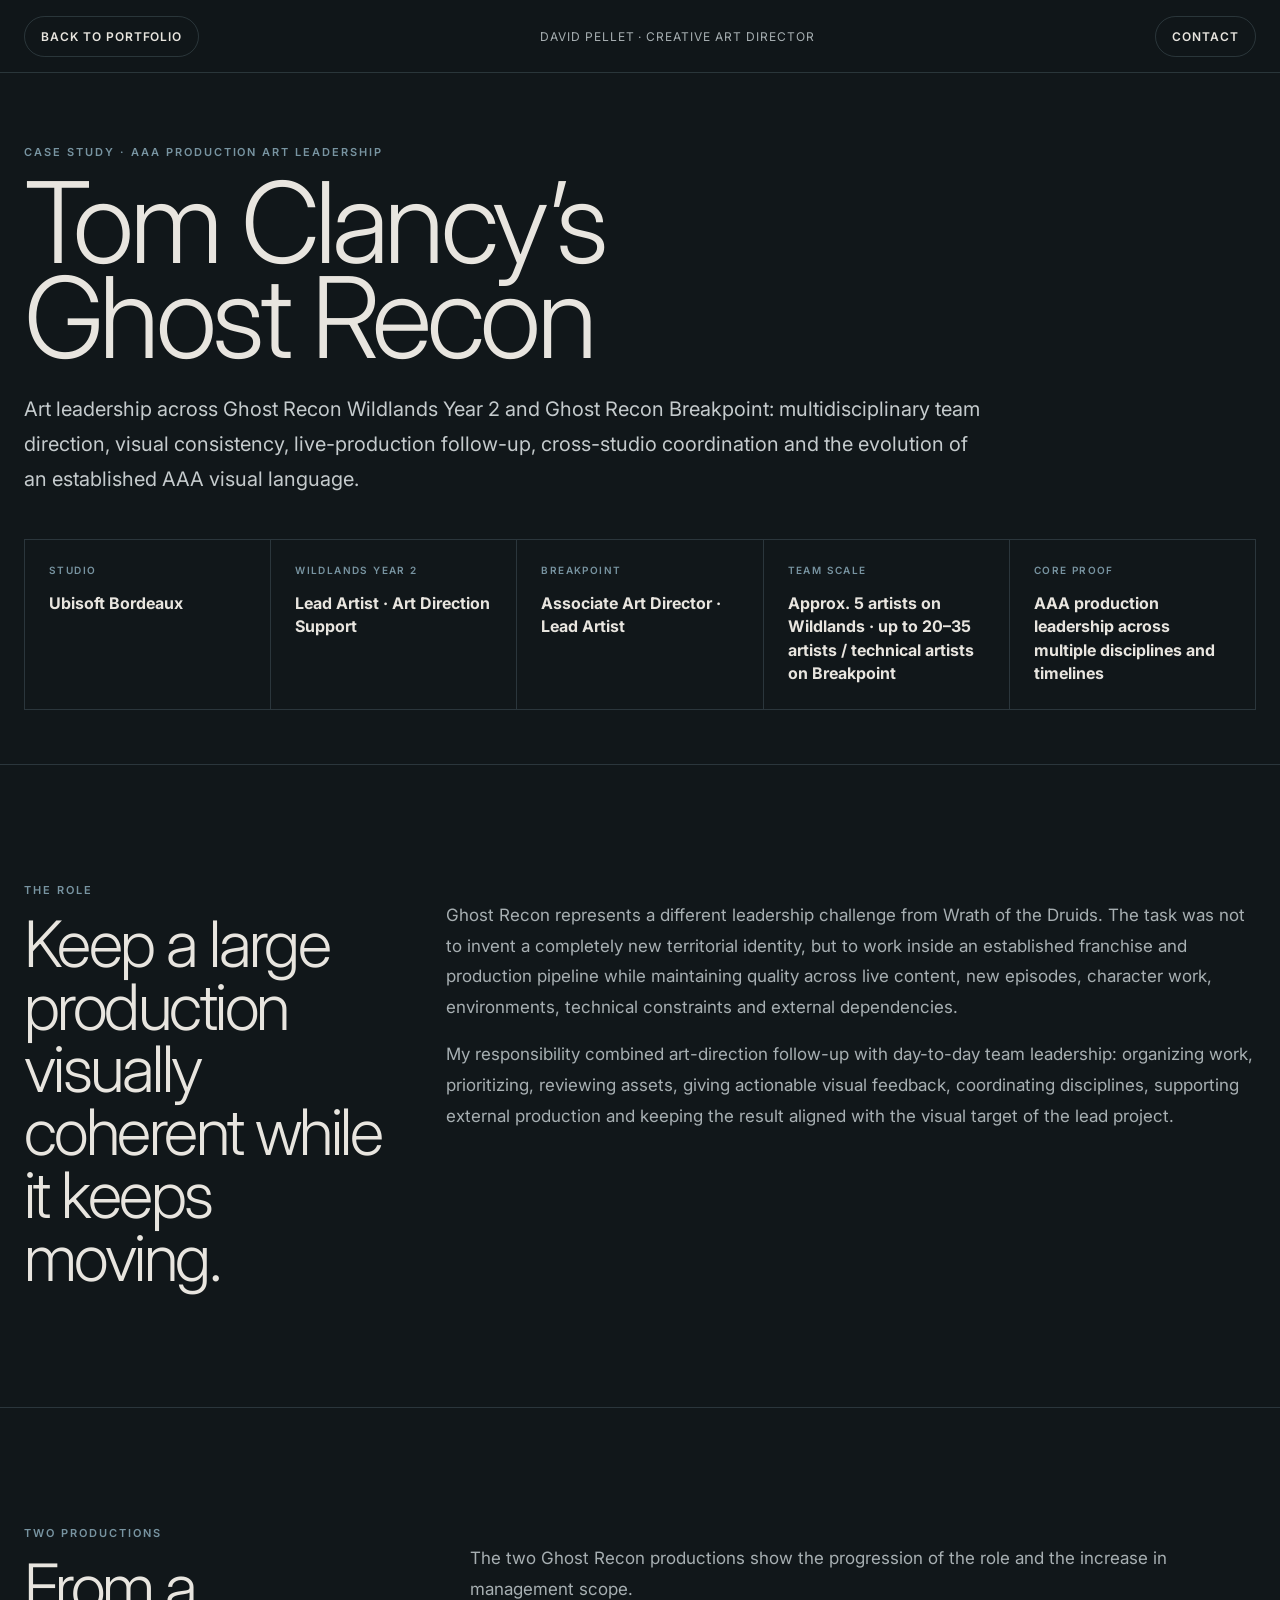
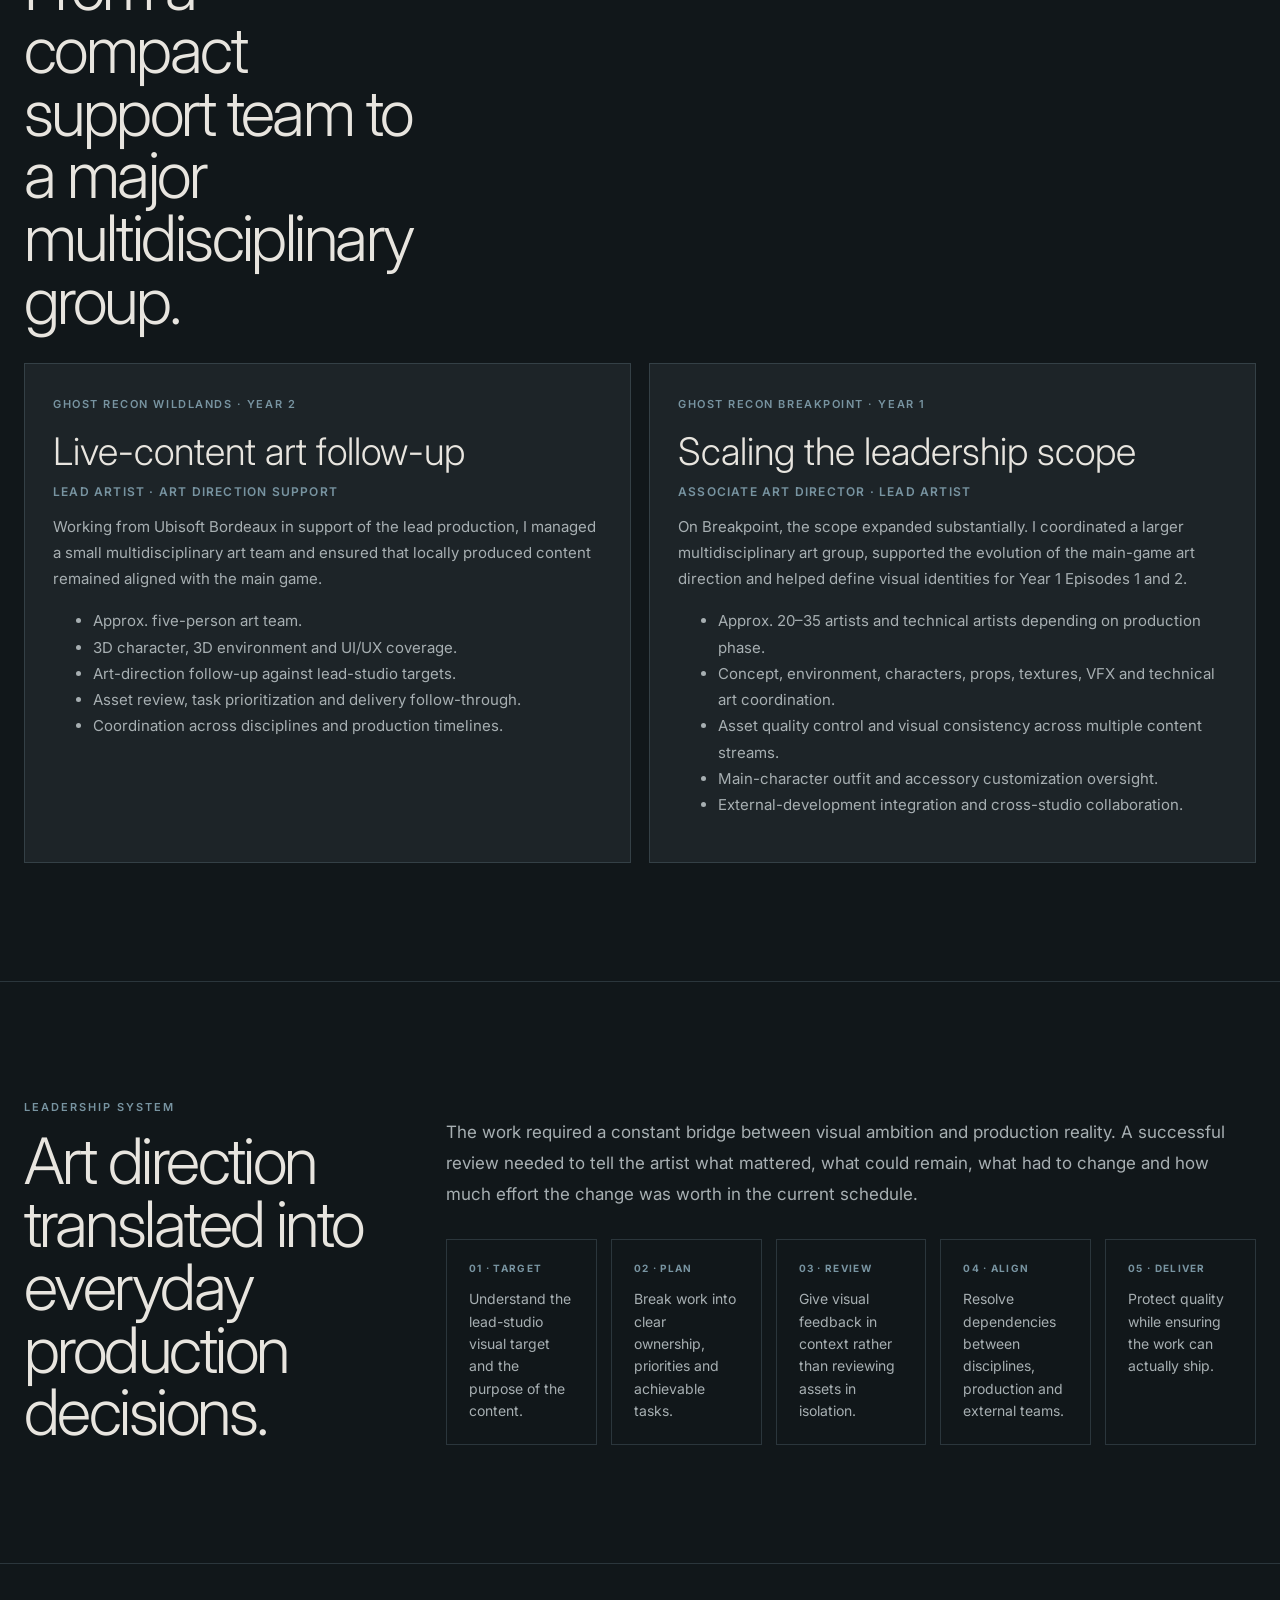
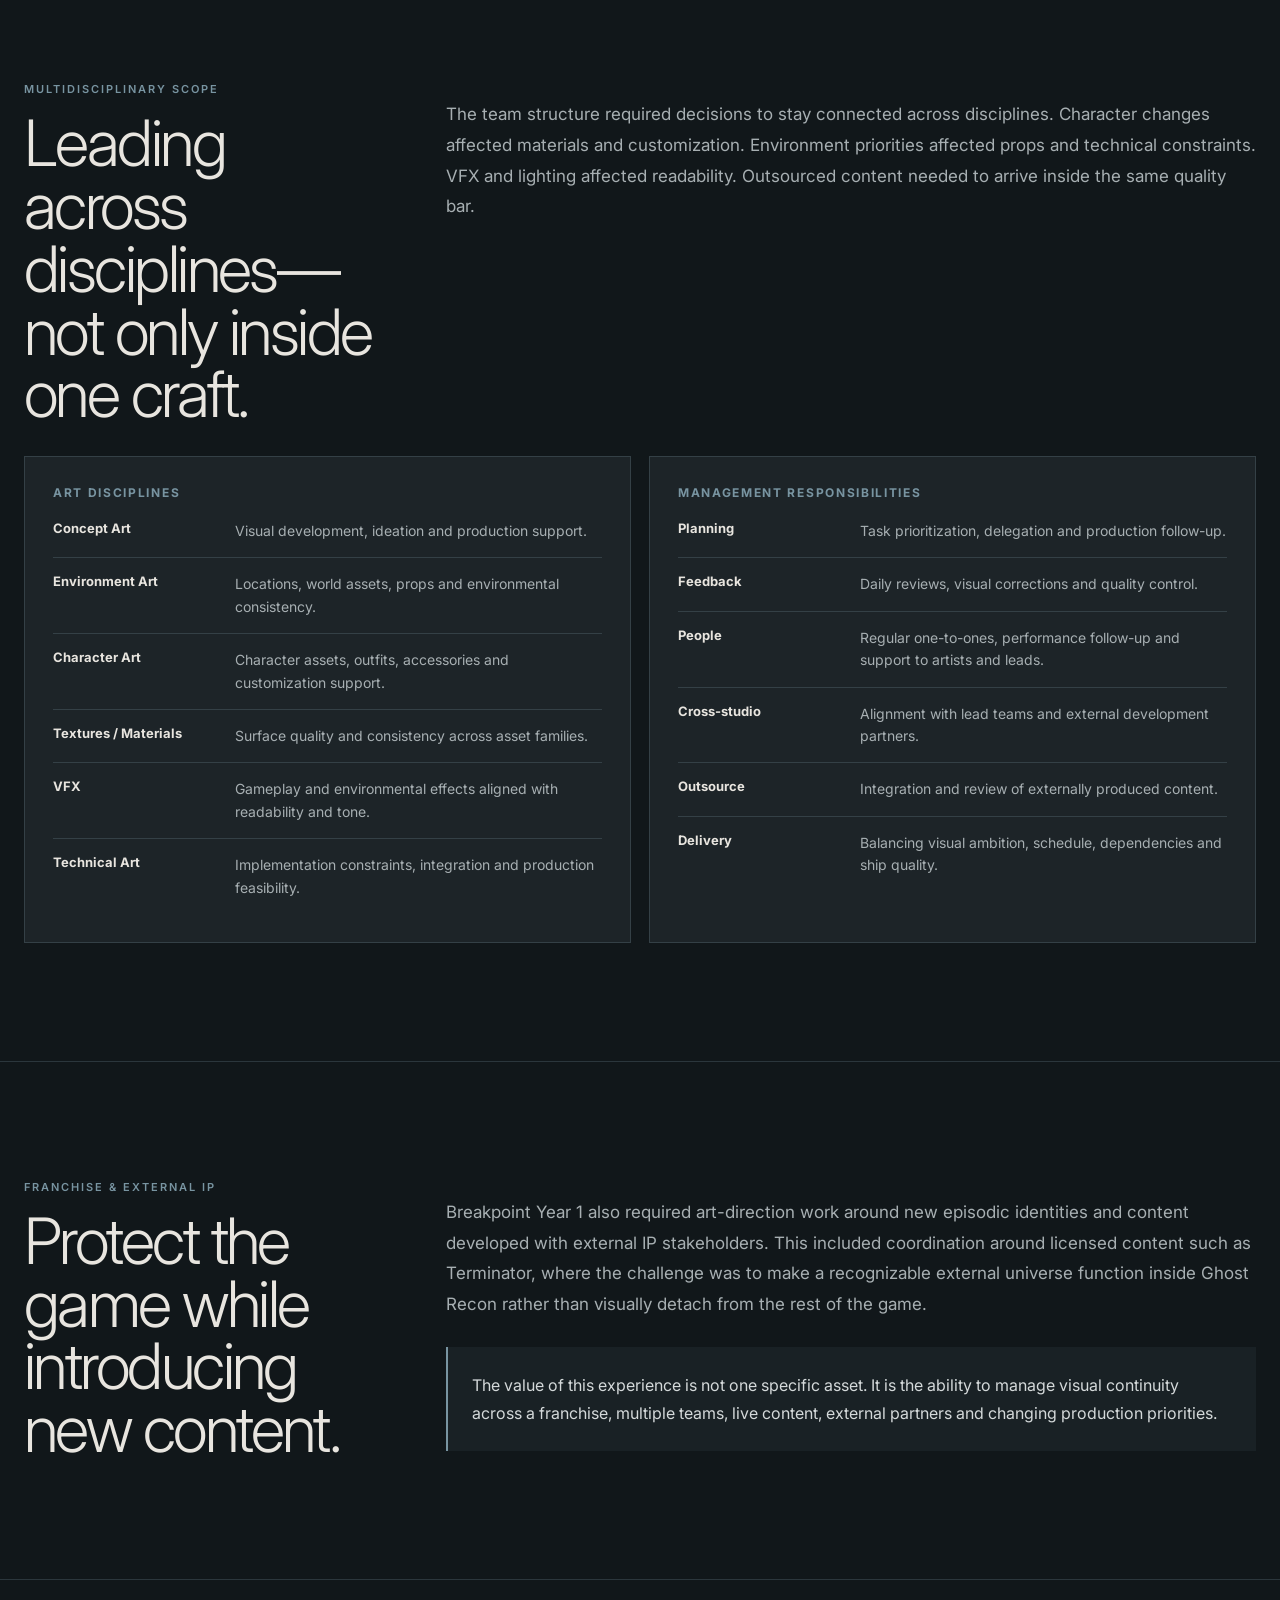
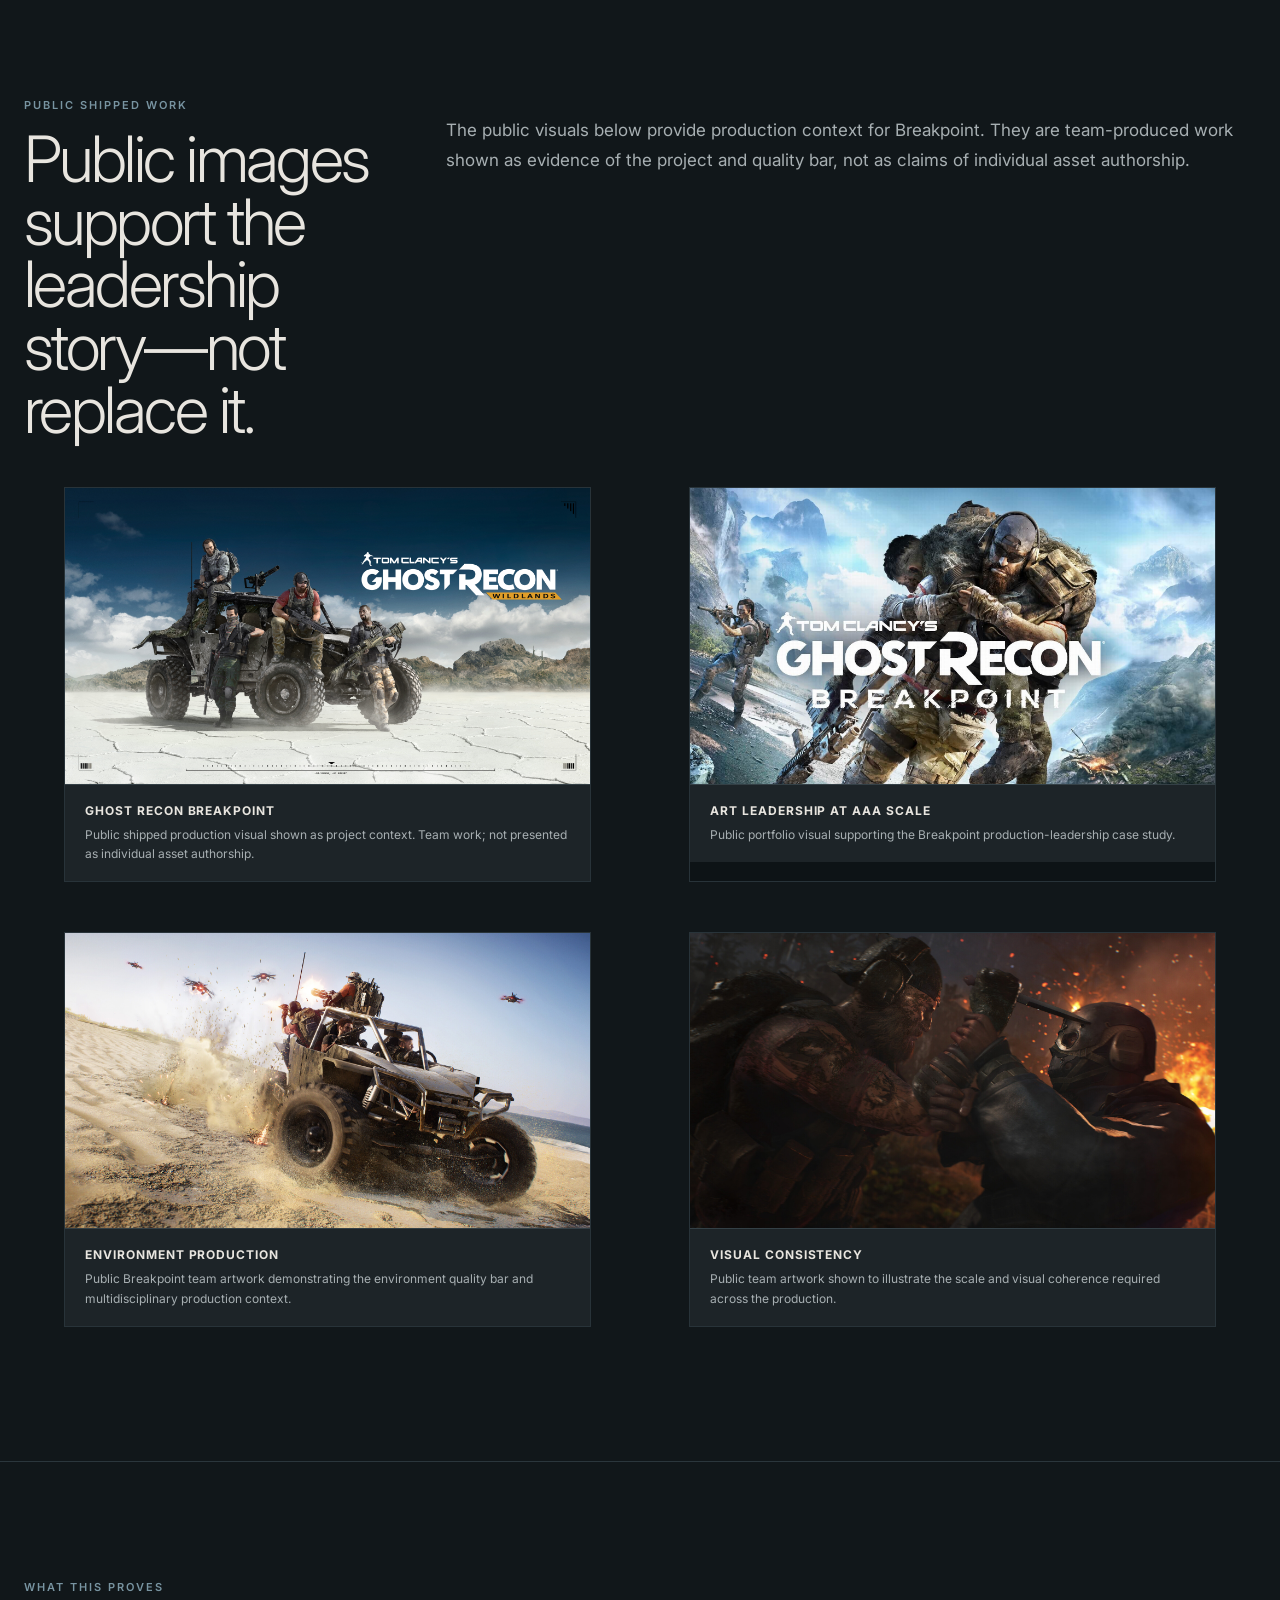
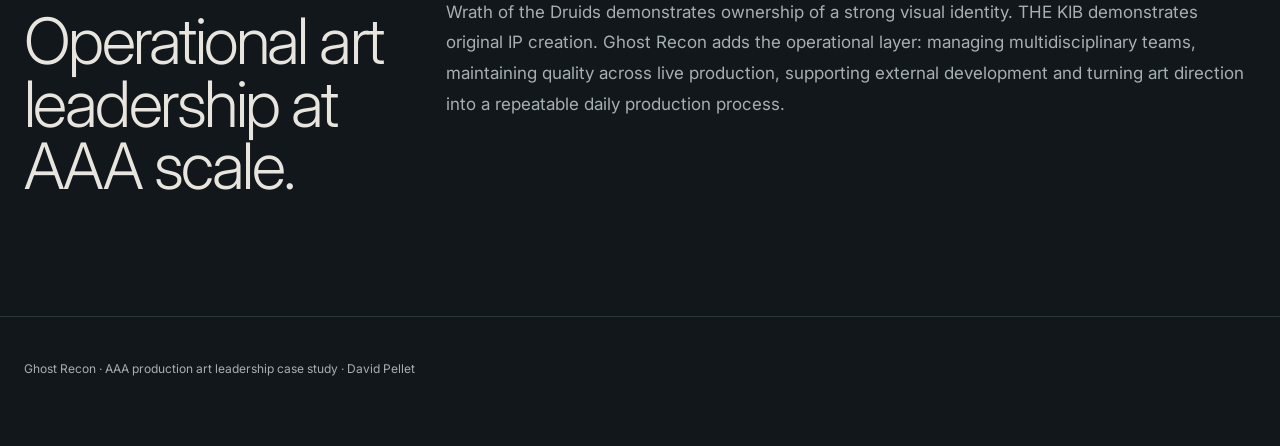
==== ghost-recon.html @ a6d63aa3 "Finish Ghost Recon CV-inspired palette" ====
<!doctype html>
<html lang="en"><head><meta charset="utf-8"><meta name="viewport" content="width=device-width,initial-scale=1"><title>Ghost Recon — Art Leadership | David Pellet</title>
<link rel="preconnect" href="https://fonts.googleapis.com">
<link rel="preconnect" href="https://fonts.gstatic.com" crossorigin>
<link href="https://fonts.googleapis.com/css2?family=Inter:wght@300;400;500;600&display=swap" rel="stylesheet">
<style>
:root{--bg:#11171a;--surface:#1d2428;--text:#e8e5df;--muted:#a7afb2;--line:rgba(120,148,161,.25);--accent:#7894a1;--gold:#7894a1;--max:1420px}*{box-sizing:border-box}html{background:var(--bg);scroll-behavior:smooth}body{margin:0;background:var(--bg);color:var(--text);font-family:Inter,Arial,Helvetica,sans-serif}a{color:inherit;text-decoration:none}.shell{width:min(calc(100% - 48px),var(--max));margin:auto}.top{position:sticky;top:0;z-index:20;background:rgba(17,23,26,.92);backdrop-filter:blur(12px);border-bottom:1px solid var(--line)}.nav{min-height:72px;display:flex;align-items:center;justify-content:space-between;gap:24px}.btn{padding:12px 16px;border:1px solid var(--line);border-radius:999px;font-size:12px;font-weight:600;text-transform:uppercase;letter-spacing:.08em}.brand{font-size:12px;color:var(--muted);letter-spacing:.08em;text-transform:uppercase}.hero{padding:72px 0 54px}.eyebrow{color:var(--accent);font-size:11px;font-weight:600;text-transform:uppercase;letter-spacing:.18em;margin:0 0 16px}h1,h2{font-family:Inter,Arial,Helvetica,sans-serif;font-weight:300;letter-spacing:-.04em}h1{font-size:clamp(64px,8.8vw,132px);line-height:.84;margin:0;max-width:1120px}h2{font-size:clamp(44px,5vw,76px);line-height:.98;margin:0}.lead{max-width:960px;color:#c5cbcd;font-size:20px;line-height:1.75;margin:28px 0 0}.meta{display:grid;grid-template-columns:repeat(5,1fr);border-top:1px solid var(--line);border-left:1px solid var(--line);margin-top:42px}.meta>div{padding:24px;border-right:1px solid var(--line);border-bottom:1px solid var(--line);min-height:145px}.meta span{display:block;color:var(--accent);font-size:10px;font-weight:600;text-transform:uppercase;letter-spacing:.14em}.meta strong{display:block;margin-top:16px;font-size:16px;line-height:1.45}.section{padding:118px 0;border-top:1px solid var(--line)}.section-grid{display:grid;grid-template-columns:.62fr 1.38fr;gap:58px}.copy p,.copy li{color:var(--muted);font-size:17px;line-height:1.8}.timeline,.team-grid,.visuals{display:grid;grid-template-columns:1fr 1fr;gap:18px;margin-top:30px}.case,.team-block{padding:28px;border:1px solid var(--line);background:var(--surface)}.case .year{color:var(--gold);font-size:11px;font-weight:600;letter-spacing:.14em;text-transform:uppercase}.case h3{font-family:Inter,Arial,Helvetica,sans-serif;font-size:38px;font-weight:300;margin:16px 0 10px}.case .role{color:var(--accent);font-size:12px;font-weight:600;text-transform:uppercase;letter-spacing:.1em}.case p,.case li{color:var(--muted);font-size:15px;line-height:1.75}.team-block h3{margin:0 0 20px;color:var(--accent);font-size:12px;text-transform:uppercase;letter-spacing:.14em}.role-row{display:grid;grid-template-columns:160px 1fr;gap:22px;padding:15px 0;border-top:1px solid var(--line)}.role-row:first-of-type{border-top:0;padding-top:0}.role-row b{font-size:13px}.role-row span{color:var(--muted);font-size:14px;line-height:1.6}.pipeline{display:grid;grid-template-columns:repeat(5,1fr);gap:14px;margin-top:30px}.step{padding:22px;border:1px solid var(--line)}.step b{display:block;color:var(--accent);font-size:10px;text-transform:uppercase;letter-spacing:.13em}.step span{display:block;margin-top:14px;color:var(--muted);font-size:14px;line-height:1.6}.media{border:1px solid var(--line);background:#0d1316}.media img{display:block;width:100%;height:auto;object-fit:contain}.media figcaption{width:100%;padding:18px 20px;border-top:1px solid var(--line);background:var(--surface)}.media strong{display:block;font-size:12px;text-transform:uppercase;letter-spacing:.08em}.media span{display:block;margin-top:7px;color:var(--muted);font-size:12px;line-height:1.6}.callout{margin-top:28px;padding:24px;border-left:2px solid var(--accent);background:rgba(120,148,161,.08);color:#d4d9da;font-size:16px;line-height:1.75}footer{padding:44px 0 70px;border-top:1px solid var(--line);color:var(--muted);font-size:12px}@media(max-width:1000px){.meta,.timeline,.team-grid,.pipeline,.visuals,.section-grid{grid-template-columns:1fr}.meta{border-left:0}.meta>div{border-left:1px solid var(--line)}}@media(max-width:650px){.shell{width:min(calc(100% - 28px),var(--max))}.brand{display:none}.role-row{grid-template-columns:1fr;gap:8px}.section{padding:84px 0}}
</style></head><body>
<header class="top"><div class="shell nav"><a class="btn" href="index.html">Back to portfolio</a><span class="brand">David Pellet · Creative Art Director</span><a class="btn" href="mailto:davidpellet@gmail.com">Contact</a></div></header>
<main>
<section class="hero"><div class="shell"><p class="eyebrow">Case study · AAA Production Art Leadership</p><h1>Tom Clancy’s<br>Ghost Recon</h1><p class="lead">Art leadership across Ghost Recon Wildlands Year 2 and Ghost Recon Breakpoint: multidisciplinary team direction, visual consistency, live-production follow-up, cross-studio coordination and the evolution of an established AAA visual language.</p><div class="meta"><div><span>Studio</span><strong>Ubisoft Bordeaux</strong></div><div><span>Wildlands Year 2</span><strong>Lead Artist · Art Direction Support</strong></div><div><span>Breakpoint</span><strong>Associate Art Director · Lead Artist</strong></div><div><span>Team scale</span><strong>Approx. 5 artists on Wildlands · up to 20–35 artists / technical artists on Breakpoint</strong></div><div><span>Core proof</span><strong>AAA production leadership across multiple disciplines and timelines</strong></div></div></div></section>
<section class="section"><div class="shell section-grid"><div><p class="eyebrow">The role</p><h2>Keep a large production visually coherent while it keeps moving.</h2></div><div class="copy"><p>Ghost Recon represents a different leadership challenge from Wrath of the Druids. The task was not to invent a completely new territorial identity, but to work inside an established franchise and production pipeline while maintaining quality across live content, new episodes, character work, environments, technical constraints and external dependencies.</p><p>My responsibility combined art-direction follow-up with day-to-day team leadership: organizing work, prioritizing, reviewing assets, giving actionable visual feedback, coordinating disciplines, supporting external production and keeping the result aligned with the visual target of the lead project.</p></div></div></section>
<section class="section"><div class="shell"><div class="section-grid"><div><p class="eyebrow">Two productions</p><h2>From a compact support team to a major multidisciplinary group.</h2></div><div class="copy"><p>The two Ghost Recon productions show the progression of the role and the increase in management scope.</p></div></div><div class="timeline"><article class="case"><span class="year">Ghost Recon Wildlands · Year 2</span><h3>Live-content art follow-up</h3><div class="role">Lead Artist · Art Direction Support</div><p>Working from Ubisoft Bordeaux in support of the lead production, I managed a small multidisciplinary art team and ensured that locally produced content remained aligned with the main game.</p><ul><li>Approx. five-person art team.</li><li>3D character, 3D environment and UI/UX coverage.</li><li>Art-direction follow-up against lead-studio targets.</li><li>Asset review, task prioritization and delivery follow-through.</li><li>Coordination across disciplines and production timelines.</li></ul></article><article class="case"><span class="year">Ghost Recon Breakpoint · Year 1</span><h3>Scaling the leadership scope</h3><div class="role">Associate Art Director · Lead Artist</div><p>On Breakpoint, the scope expanded substantially. I coordinated a larger multidisciplinary art group, supported the evolution of the main-game art direction and helped define visual identities for Year 1 Episodes 1 and 2.</p><ul><li>Approx. 20–35 artists and technical artists depending on production phase.</li><li>Concept, environment, characters, props, textures, VFX and technical art coordination.</li><li>Asset quality control and visual consistency across multiple content streams.</li><li>Main-character outfit and accessory customization oversight.</li><li>External-development integration and cross-studio collaboration.</li></ul></article></div></div></section>
<section class="section"><div class="shell section-grid"><div><p class="eyebrow">Leadership system</p><h2>Art direction translated into everyday production decisions.</h2></div><div class="copy"><p>The work required a constant bridge between visual ambition and production reality. A successful review needed to tell the artist what mattered, what could remain, what had to change and how much effort the change was worth in the current schedule.</p><div class="pipeline"><div class="step"><b>01 · Target</b><span>Understand the lead-studio visual target and the purpose of the content.</span></div><div class="step"><b>02 · Plan</b><span>Break work into clear ownership, priorities and achievable tasks.</span></div><div class="step"><b>03 · Review</b><span>Give visual feedback in context rather than reviewing assets in isolation.</span></div><div class="step"><b>04 · Align</b><span>Resolve dependencies between disciplines, production and external teams.</span></div><div class="step"><b>05 · Deliver</b><span>Protect quality while ensuring the work can actually ship.</span></div></div></div></div></section>
<section class="section"><div class="shell"><div class="section-grid"><div><p class="eyebrow">Multidisciplinary scope</p><h2>Leading across disciplines—not only inside one craft.</h2></div><div class="copy"><p>The team structure required decisions to stay connected across disciplines. Character changes affected materials and customization. Environment priorities affected props and technical constraints. VFX and lighting affected readability. Outsourced content needed to arrive inside the same quality bar.</p></div></div><div class="team-grid"><div class="team-block"><h3>Art disciplines</h3><div class="role-row"><b>Concept Art</b><span>Visual development, ideation and production support.</span></div><div class="role-row"><b>Environment Art</b><span>Locations, world assets, props and environmental consistency.</span></div><div class="role-row"><b>Character Art</b><span>Character assets, outfits, accessories and customization support.</span></div><div class="role-row"><b>Textures / Materials</b><span>Surface quality and consistency across asset families.</span></div><div class="role-row"><b>VFX</b><span>Gameplay and environmental effects aligned with readability and tone.</span></div><div class="role-row"><b>Technical Art</b><span>Implementation constraints, integration and production feasibility.</span></div></div><div class="team-block"><h3>Management responsibilities</h3><div class="role-row"><b>Planning</b><span>Task prioritization, delegation and production follow-up.</span></div><div class="role-row"><b>Feedback</b><span>Daily reviews, visual corrections and quality control.</span></div><div class="role-row"><b>People</b><span>Regular one-to-ones, performance follow-up and support to artists and leads.</span></div><div class="role-row"><b>Cross-studio</b><span>Alignment with lead teams and external development partners.</span></div><div class="role-row"><b>Outsource</b><span>Integration and review of externally produced content.</span></div><div class="role-row"><b>Delivery</b><span>Balancing visual ambition, schedule, dependencies and ship quality.</span></div></div></div></div></section>
<section class="section"><div class="shell section-grid"><div><p class="eyebrow">Franchise & external IP</p><h2>Protect the game while introducing new content.</h2></div><div class="copy"><p>Breakpoint Year 1 also required art-direction work around new episodic identities and content developed with external IP stakeholders. This included coordination around licensed content such as Terminator, where the challenge was to make a recognizable external universe function inside Ghost Recon rather than visually detach from the rest of the game.</p><div class="callout">The value of this experience is not one specific asset. It is the ability to manage visual continuity across a franchise, multiple teams, live content, external partners and changing production priorities.</div></div></div></section>
<section class="section"><div class="shell"><div class="section-grid"><div><p class="eyebrow">Public shipped work</p><h2>Public images support the leadership story—not replace it.</h2></div><div class="copy"><p>The public visuals below provide production context for Breakpoint. They are team-produced work shown as evidence of the project and quality bar, not as claims of individual asset authorship.</p></div></div><div class="visuals"><figure class="media"><img src="./assets/ghost-recon/petur-arnorsson-thevideogamegallery-27263-3840x2160.jpg" alt="Ghost Recon Breakpoint public production visual"><figcaption><strong>Ghost Recon Breakpoint</strong><span>Public shipped production visual shown as project context. Team work; not presented as individual asset authorship.</span></figcaption></figure><figure class="media"><img src="./assets/ghost-recon/david-pellet-davelhan-breakpoint-x.jpg" alt="Ghost Recon Breakpoint public portfolio visual"><figcaption><strong>Art leadership at AAA scale</strong><span>Public portfolio visual supporting the Breakpoint production-leadership case study.</span></figcaption></figure><figure class="media"><img src="./assets/ghost-recon/yves-barthez-yves-barthez-grb-01.jpg" alt="Ghost Recon Breakpoint environment production visual"><figcaption><strong>Environment production</strong><span>Public Breakpoint team artwork demonstrating the environment quality bar and multidisciplinary production context.</span></figcaption></figure><figure class="media"><img src="./assets/ghost-recon/yves-barthez-yves-barthez-grb-09.jpg" alt="Ghost Recon Breakpoint environment production visual"><figcaption><strong>Visual consistency</strong><span>Public team artwork shown to illustrate the scale and visual coherence required across the production.</span></figcaption></figure></div></div></section>
<section class="section"><div class="shell section-grid"><div><p class="eyebrow">What this proves</p><h2>Operational art leadership at AAA scale.</h2></div><div class="copy"><p>Wrath of the Druids demonstrates ownership of a strong visual identity. THE KIB demonstrates original IP creation. Ghost Recon adds the operational layer: managing multidisciplinary teams, maintaining quality across live production, supporting external development and turning art direction into a repeatable daily production process.</p></div></div></section>
</main><footer><div class="shell">Ghost Recon · AAA production art leadership case study · David Pellet</div></footer></body></html>
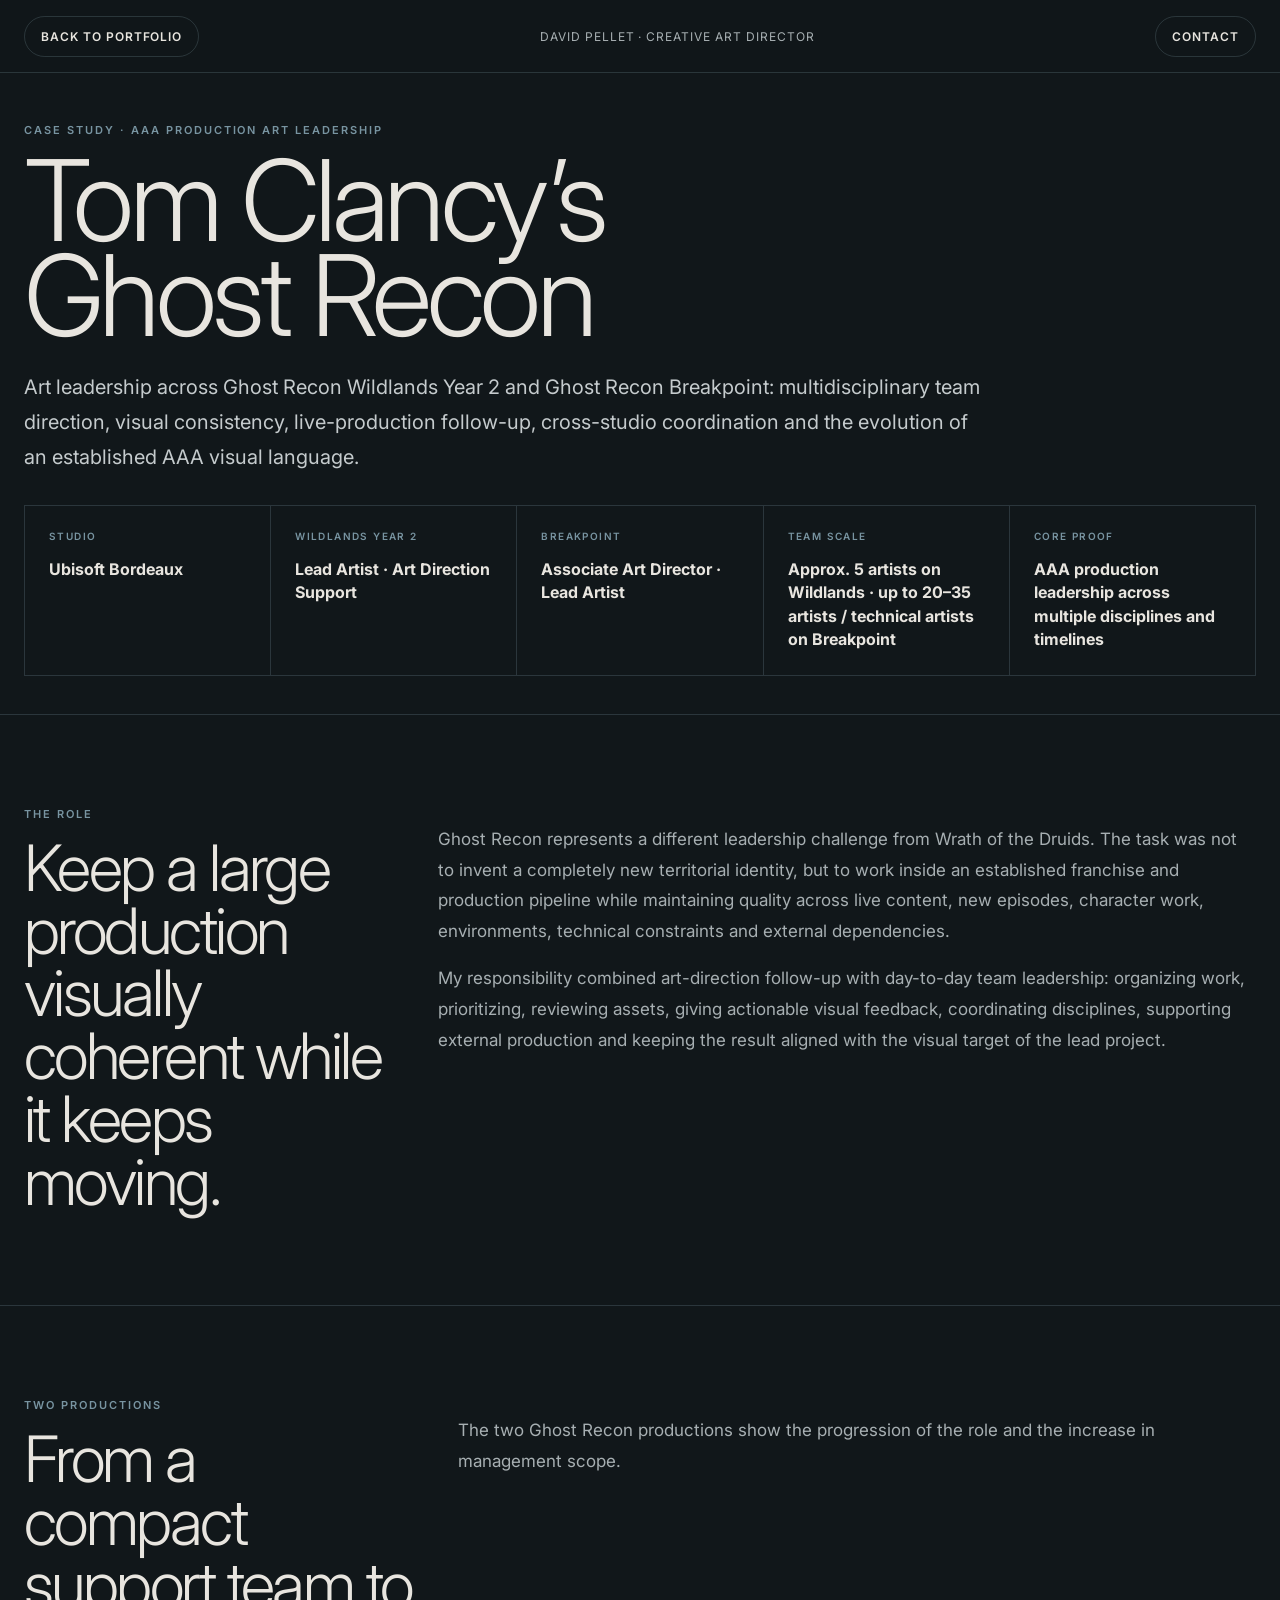
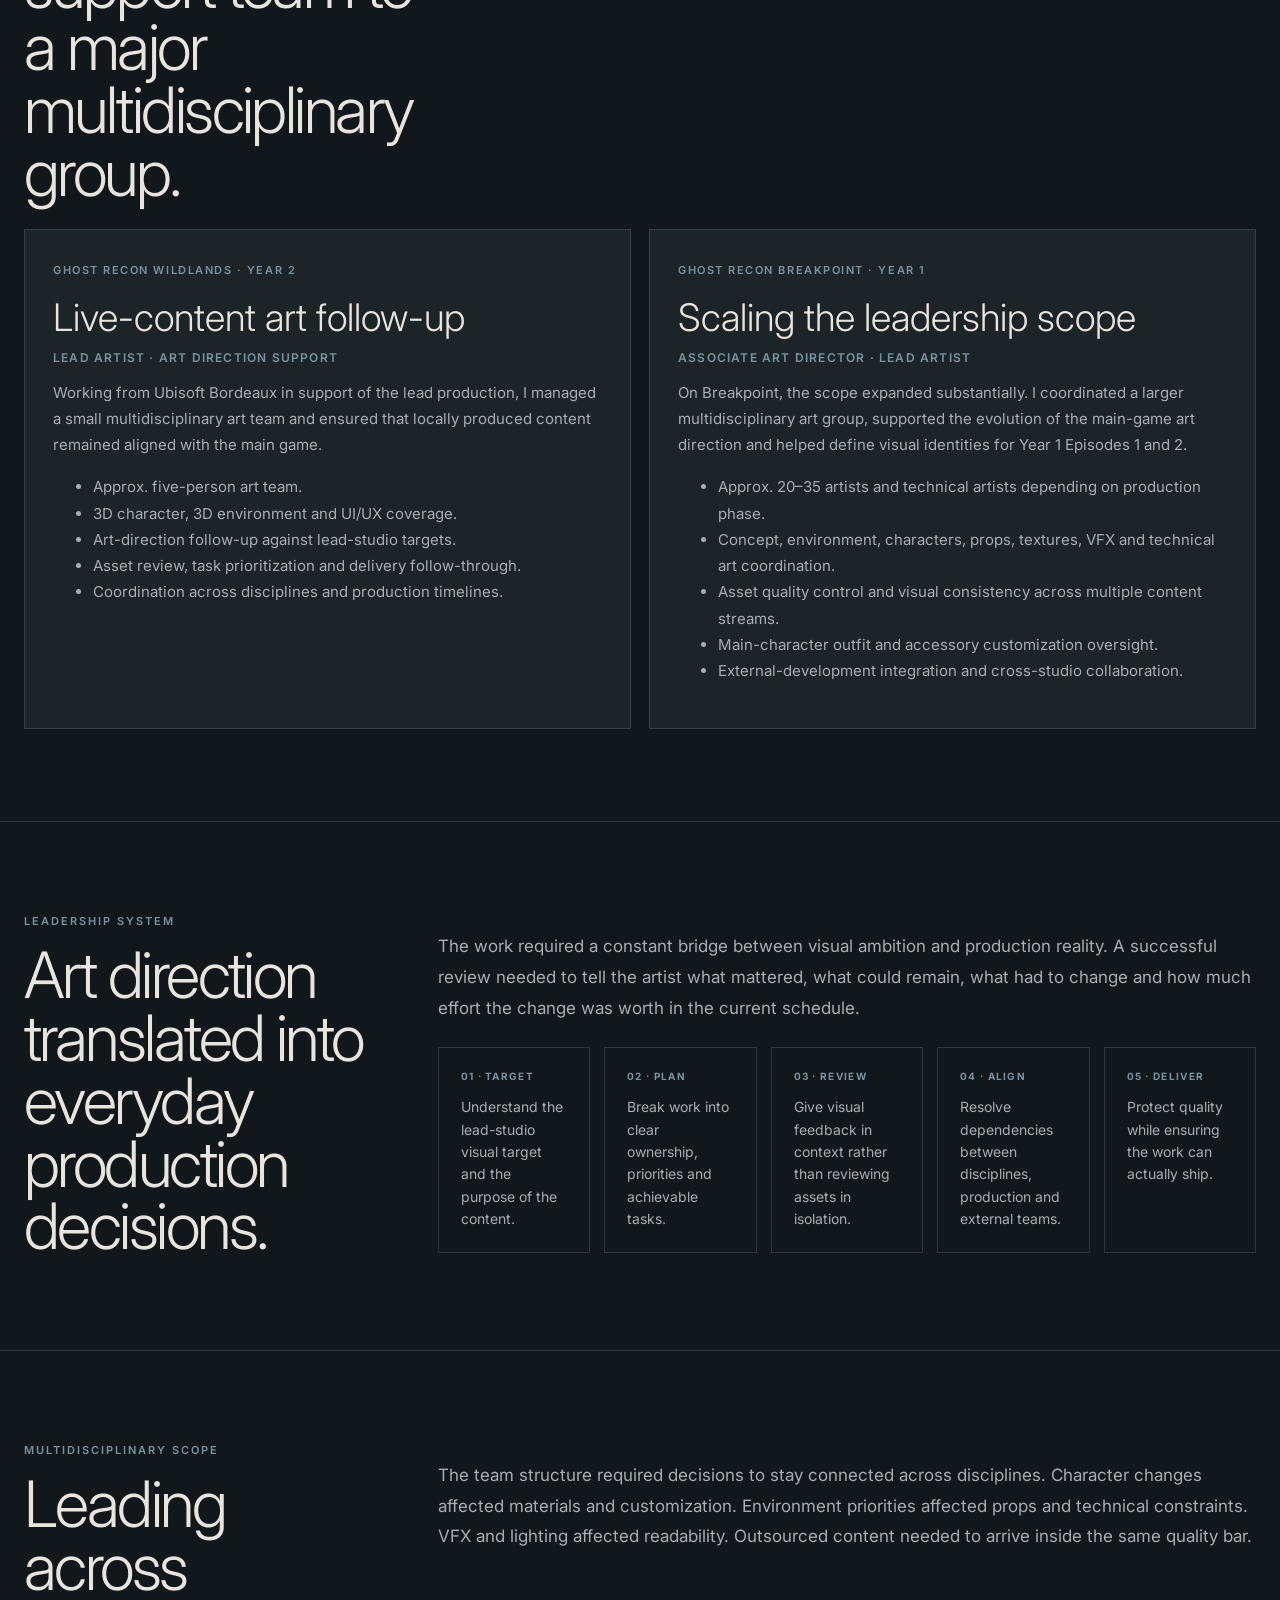
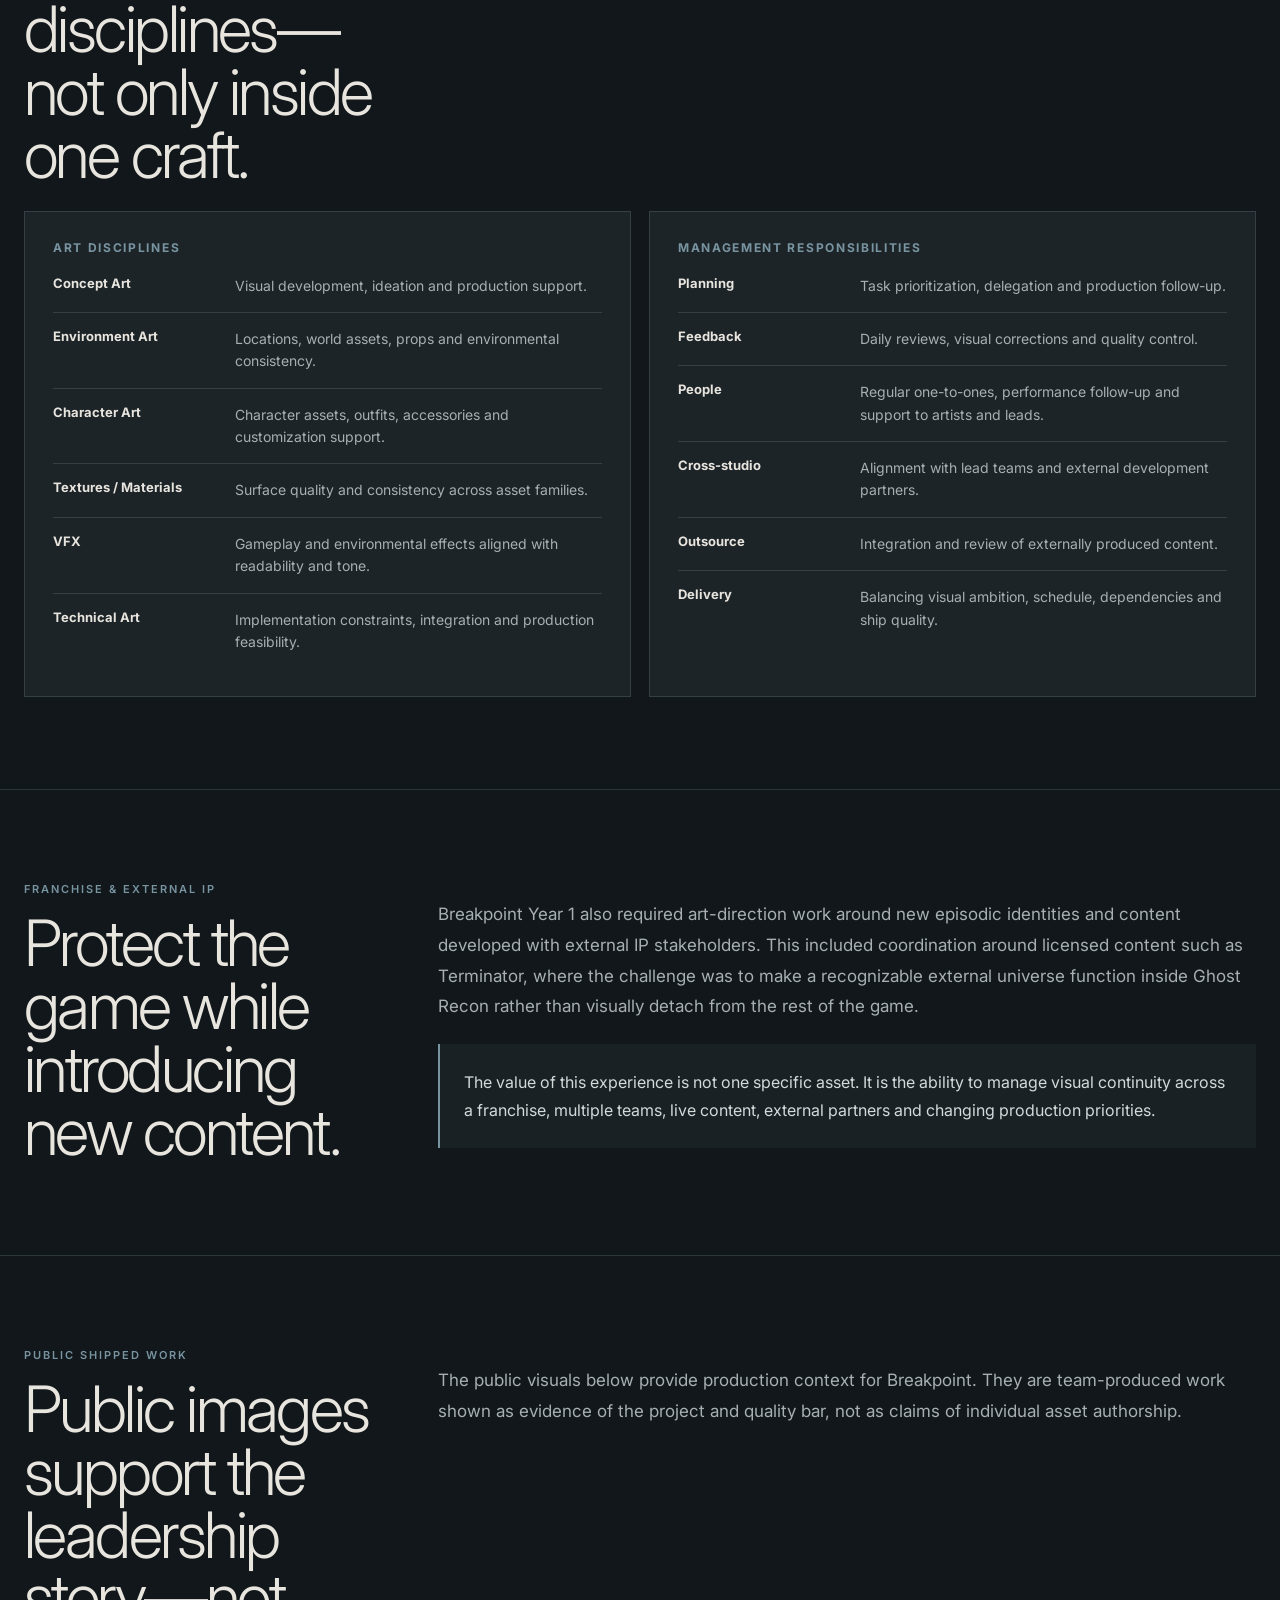
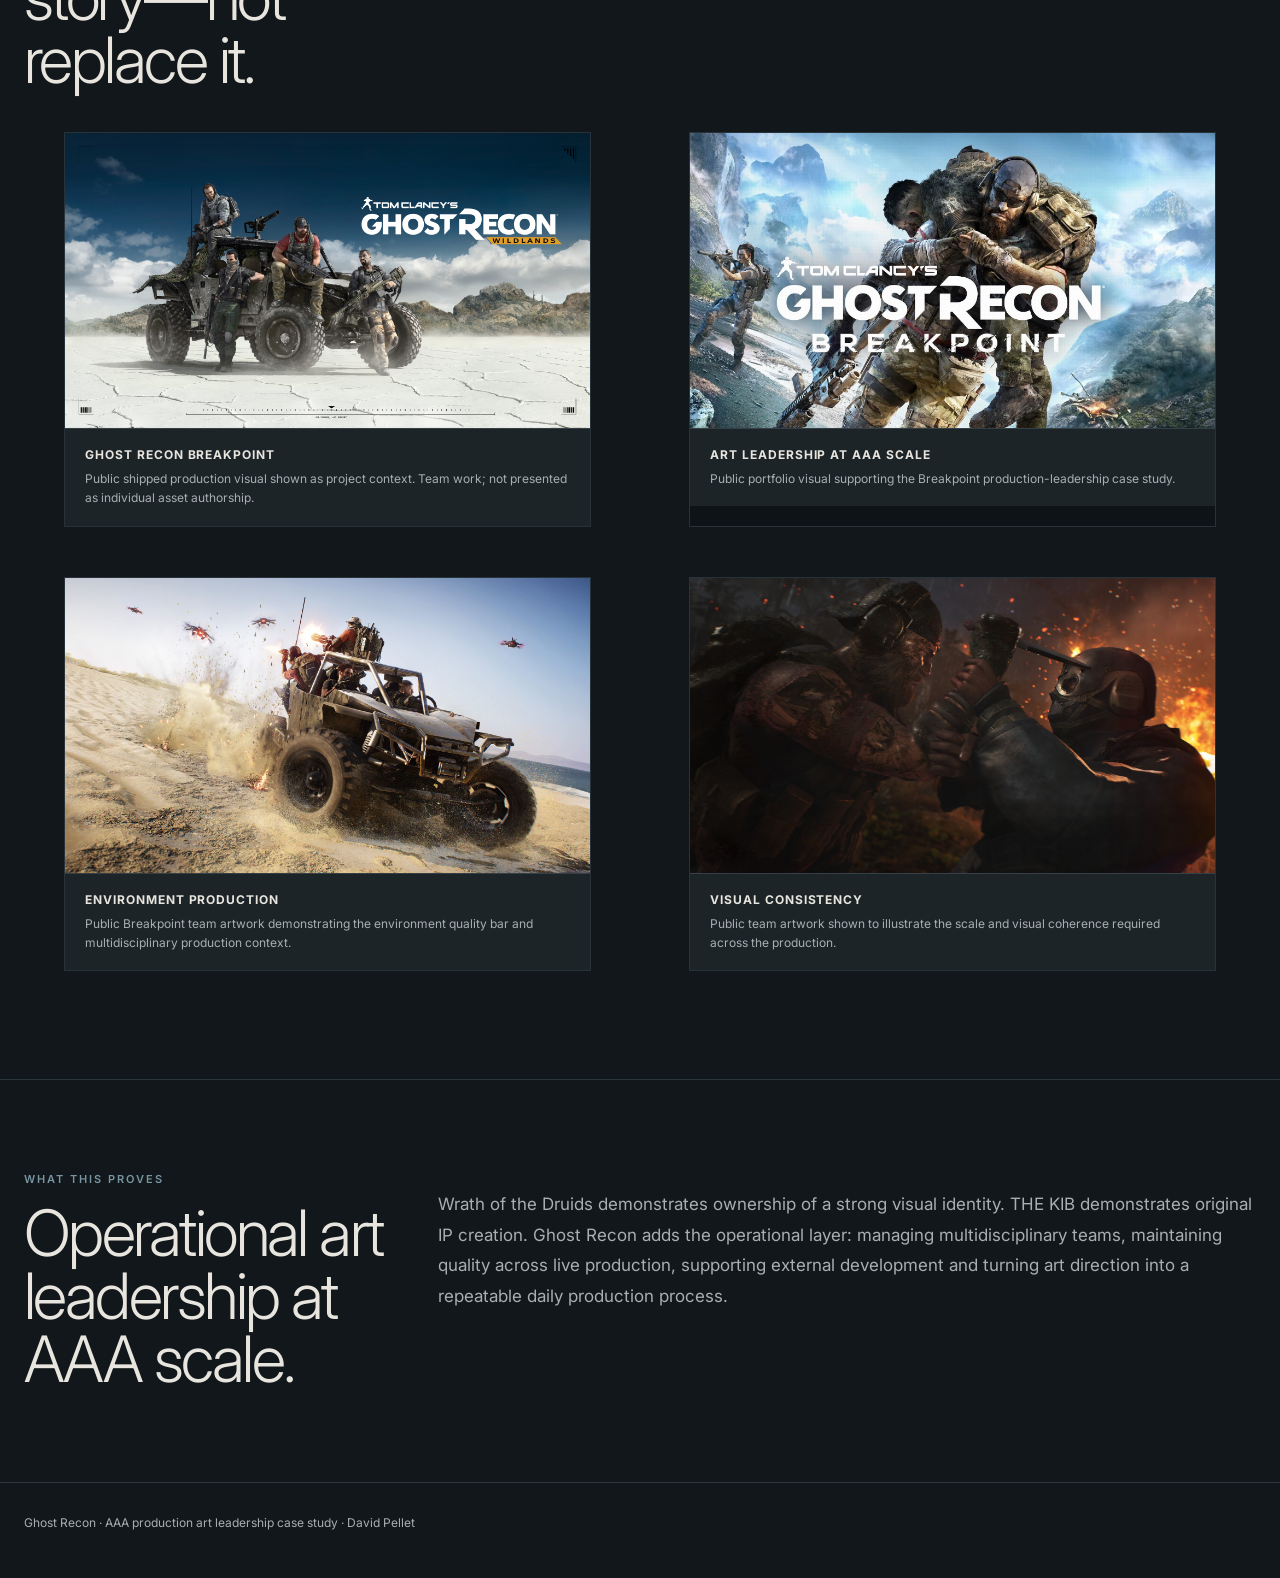
==== commit 35d9344f: "Tighten spacing across portfolio" ====
--- a/ghost-recon.html
+++ b/ghost-recon.html
@@ -5,7 +5,19 @@
 <link href="https://fonts.googleapis.com/css2?family=Inter:wght@300;400;500;600&display=swap" rel="stylesheet">
 <style>
 :root{--bg:#11171a;--surface:#1d2428;--text:#e8e5df;--muted:#a7afb2;--line:rgba(120,148,161,.25);--accent:#7894a1;--gold:#7894a1;--max:1420px}*{box-sizing:border-box}html{background:var(--bg);scroll-behavior:smooth}body{margin:0;background:var(--bg);color:var(--text);font-family:Inter,Arial,Helvetica,sans-serif}a{color:inherit;text-decoration:none}.shell{width:min(calc(100% - 48px),var(--max));margin:auto}.top{position:sticky;top:0;z-index:20;background:rgba(17,23,26,.92);backdrop-filter:blur(12px);border-bottom:1px solid var(--line)}.nav{min-height:72px;display:flex;align-items:center;justify-content:space-between;gap:24px}.btn{padding:12px 16px;border:1px solid var(--line);border-radius:999px;font-size:12px;font-weight:600;text-transform:uppercase;letter-spacing:.08em}.brand{font-size:12px;color:var(--muted);letter-spacing:.08em;text-transform:uppercase}.hero{padding:72px 0 54px}.eyebrow{color:var(--accent);font-size:11px;font-weight:600;text-transform:uppercase;letter-spacing:.18em;margin:0 0 16px}h1,h2{font-family:Inter,Arial,Helvetica,sans-serif;font-weight:300;letter-spacing:-.04em}h1{font-size:clamp(64px,8.8vw,132px);line-height:.84;margin:0;max-width:1120px}h2{font-size:clamp(44px,5vw,76px);line-height:.98;margin:0}.lead{max-width:960px;color:#c5cbcd;font-size:20px;line-height:1.75;margin:28px 0 0}.meta{display:grid;grid-template-columns:repeat(5,1fr);border-top:1px solid var(--line);border-left:1px solid var(--line);margin-top:42px}.meta>div{padding:24px;border-right:1px solid var(--line);border-bottom:1px solid var(--line);min-height:145px}.meta span{display:block;color:var(--accent);font-size:10px;font-weight:600;text-transform:uppercase;letter-spacing:.14em}.meta strong{display:block;margin-top:16px;font-size:16px;line-height:1.45}.section{padding:118px 0;border-top:1px solid var(--line)}.section-grid{display:grid;grid-template-columns:.62fr 1.38fr;gap:58px}.copy p,.copy li{color:var(--muted);font-size:17px;line-height:1.8}.timeline,.team-grid,.visuals{display:grid;grid-template-columns:1fr 1fr;gap:18px;margin-top:30px}.case,.team-block{padding:28px;border:1px solid var(--line);background:var(--surface)}.case .year{color:var(--gold);font-size:11px;font-weight:600;letter-spacing:.14em;text-transform:uppercase}.case h3{font-family:Inter,Arial,Helvetica,sans-serif;font-size:38px;font-weight:300;margin:16px 0 10px}.case .role{color:var(--accent);font-size:12px;font-weight:600;text-transform:uppercase;letter-spacing:.1em}.case p,.case li{color:var(--muted);font-size:15px;line-height:1.75}.team-block h3{margin:0 0 20px;color:var(--accent);font-size:12px;text-transform:uppercase;letter-spacing:.14em}.role-row{display:grid;grid-template-columns:160px 1fr;gap:22px;padding:15px 0;border-top:1px solid var(--line)}.role-row:first-of-type{border-top:0;padding-top:0}.role-row b{font-size:13px}.role-row span{color:var(--muted);font-size:14px;line-height:1.6}.pipeline{display:grid;grid-template-columns:repeat(5,1fr);gap:14px;margin-top:30px}.step{padding:22px;border:1px solid var(--line)}.step b{display:block;color:var(--accent);font-size:10px;text-transform:uppercase;letter-spacing:.13em}.step span{display:block;margin-top:14px;color:var(--muted);font-size:14px;line-height:1.6}.media{border:1px solid var(--line);background:#0d1316}.media img{display:block;width:100%;height:auto;object-fit:contain}.media figcaption{width:100%;padding:18px 20px;border-top:1px solid var(--line);background:var(--surface)}.media strong{display:block;font-size:12px;text-transform:uppercase;letter-spacing:.08em}.media span{display:block;margin-top:7px;color:var(--muted);font-size:12px;line-height:1.6}.callout{margin-top:28px;padding:24px;border-left:2px solid var(--accent);background:rgba(120,148,161,.08);color:#d4d9da;font-size:16px;line-height:1.75}footer{padding:44px 0 70px;border-top:1px solid var(--line);color:var(--muted);font-size:12px}@media(max-width:1000px){.meta,.timeline,.team-grid,.pipeline,.visuals,.section-grid{grid-template-columns:1fr}.meta{border-left:0}.meta>div{border-left:1px solid var(--line)}}@media(max-width:650px){.shell{width:min(calc(100% - 28px),var(--max))}.brand{display:none}.role-row{grid-template-columns:1fr;gap:8px}.section{padding:84px 0}}
-</style></head><body>
+</style>
+<!-- SPACING_PASS_V1 -->
+<style>
+.hero{padding:50px 0 38px!important}
+.meta{margin-top:30px!important}
+.section{padding:92px 0!important}
+.section-grid{gap:46px!important}
+.timeline,.team-grid,.visuals,.pipeline{margin-top:24px!important}
+.callout{margin-top:22px!important}
+footer{padding:32px 0 48px!important}
+@media(max-width:650px){.section{padding:68px 0!important}}
+</style>
+</head><body>
 <header class="top"><div class="shell nav"><a class="btn" href="index.html">Back to portfolio</a><span class="brand">David Pellet · Creative Art Director</span><a class="btn" href="mailto:davidpellet@gmail.com">Contact</a></div></header>
 <main>
 <section class="hero"><div class="shell"><p class="eyebrow">Case study · AAA Production Art Leadership</p><h1>Tom Clancy’s<br>Ghost Recon</h1><p class="lead">Art leadership across Ghost Recon Wildlands Year 2 and Ghost Recon Breakpoint: multidisciplinary team direction, visual consistency, live-production follow-up, cross-studio coordination and the evolution of an established AAA visual language.</p><div class="meta"><div><span>Studio</span><strong>Ubisoft Bordeaux</strong></div><div><span>Wildlands Year 2</span><strong>Lead Artist · Art Direction Support</strong></div><div><span>Breakpoint</span><strong>Associate Art Director · Lead Artist</strong></div><div><span>Team scale</span><strong>Approx. 5 artists on Wildlands · up to 20–35 artists / technical artists on Breakpoint</strong></div><div><span>Core proof</span><strong>AAA production leadership across multiple disciplines and timelines</strong></div></div></div></section>
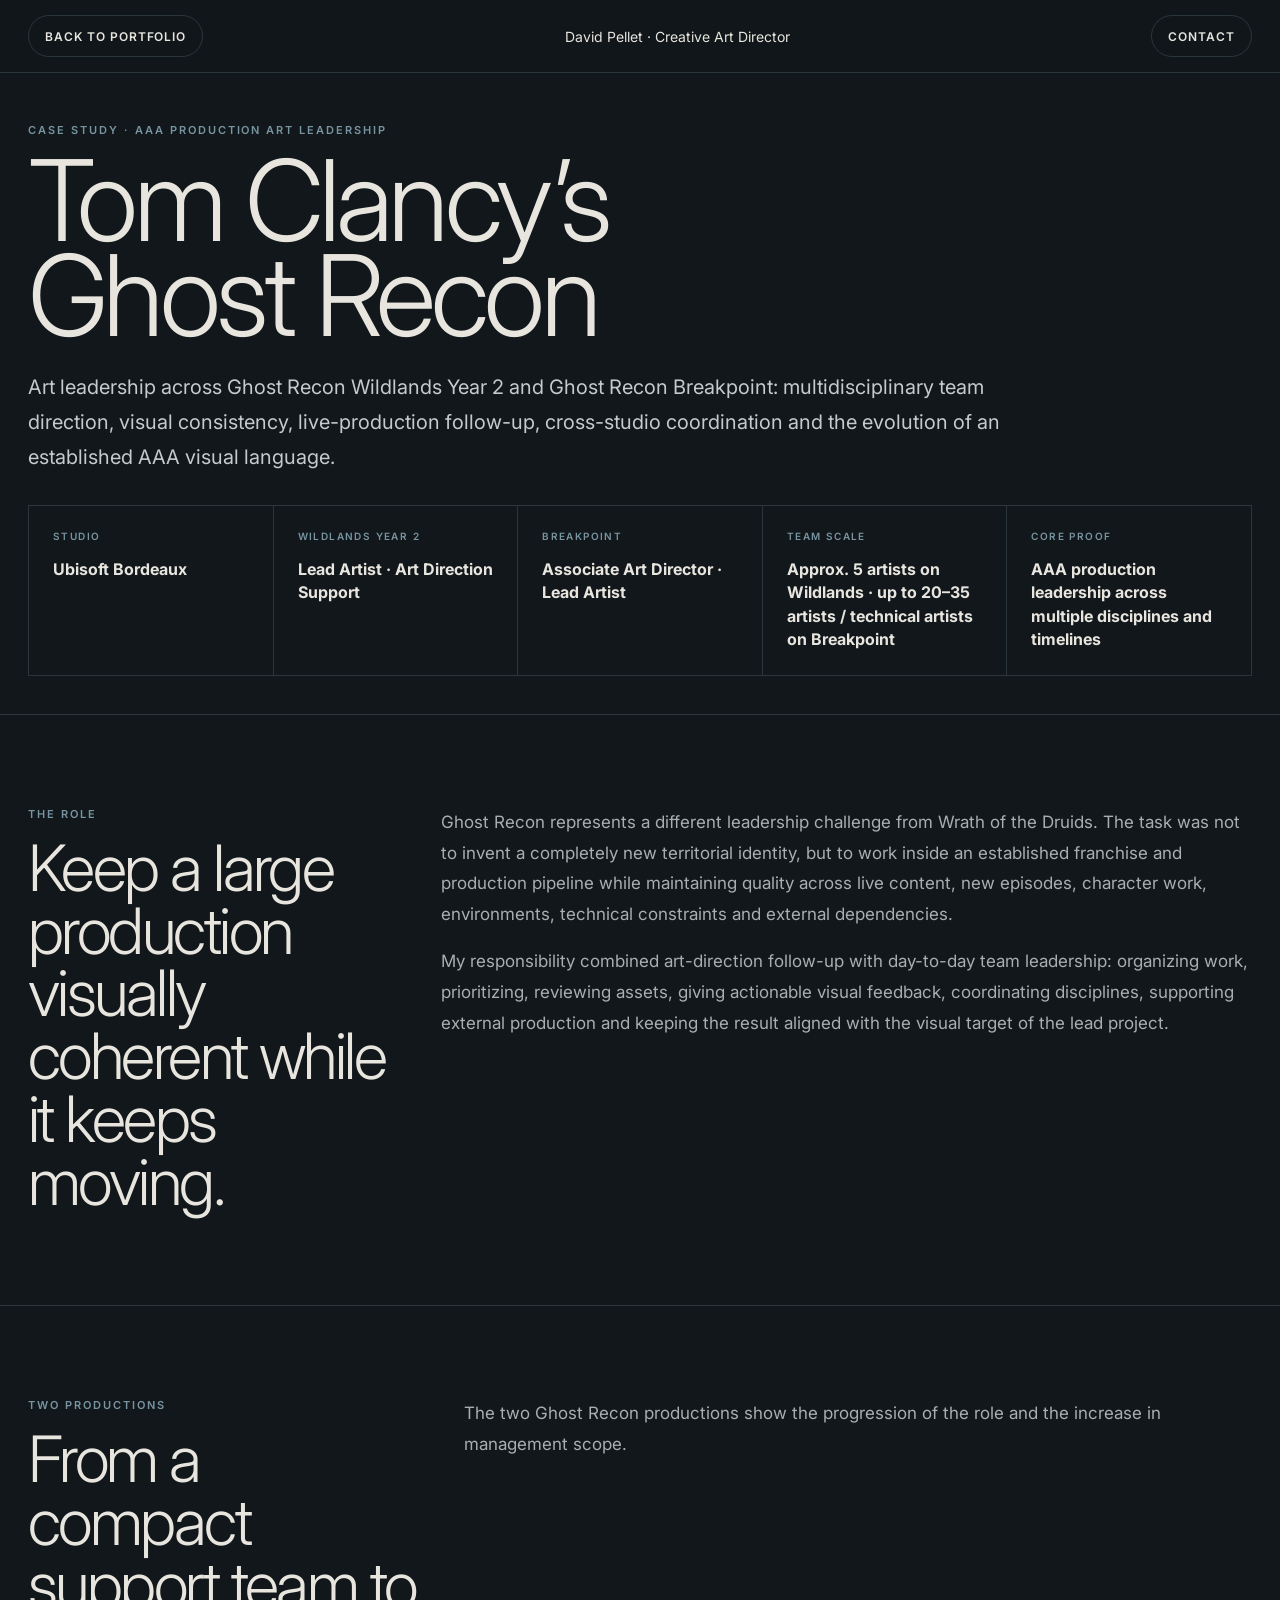
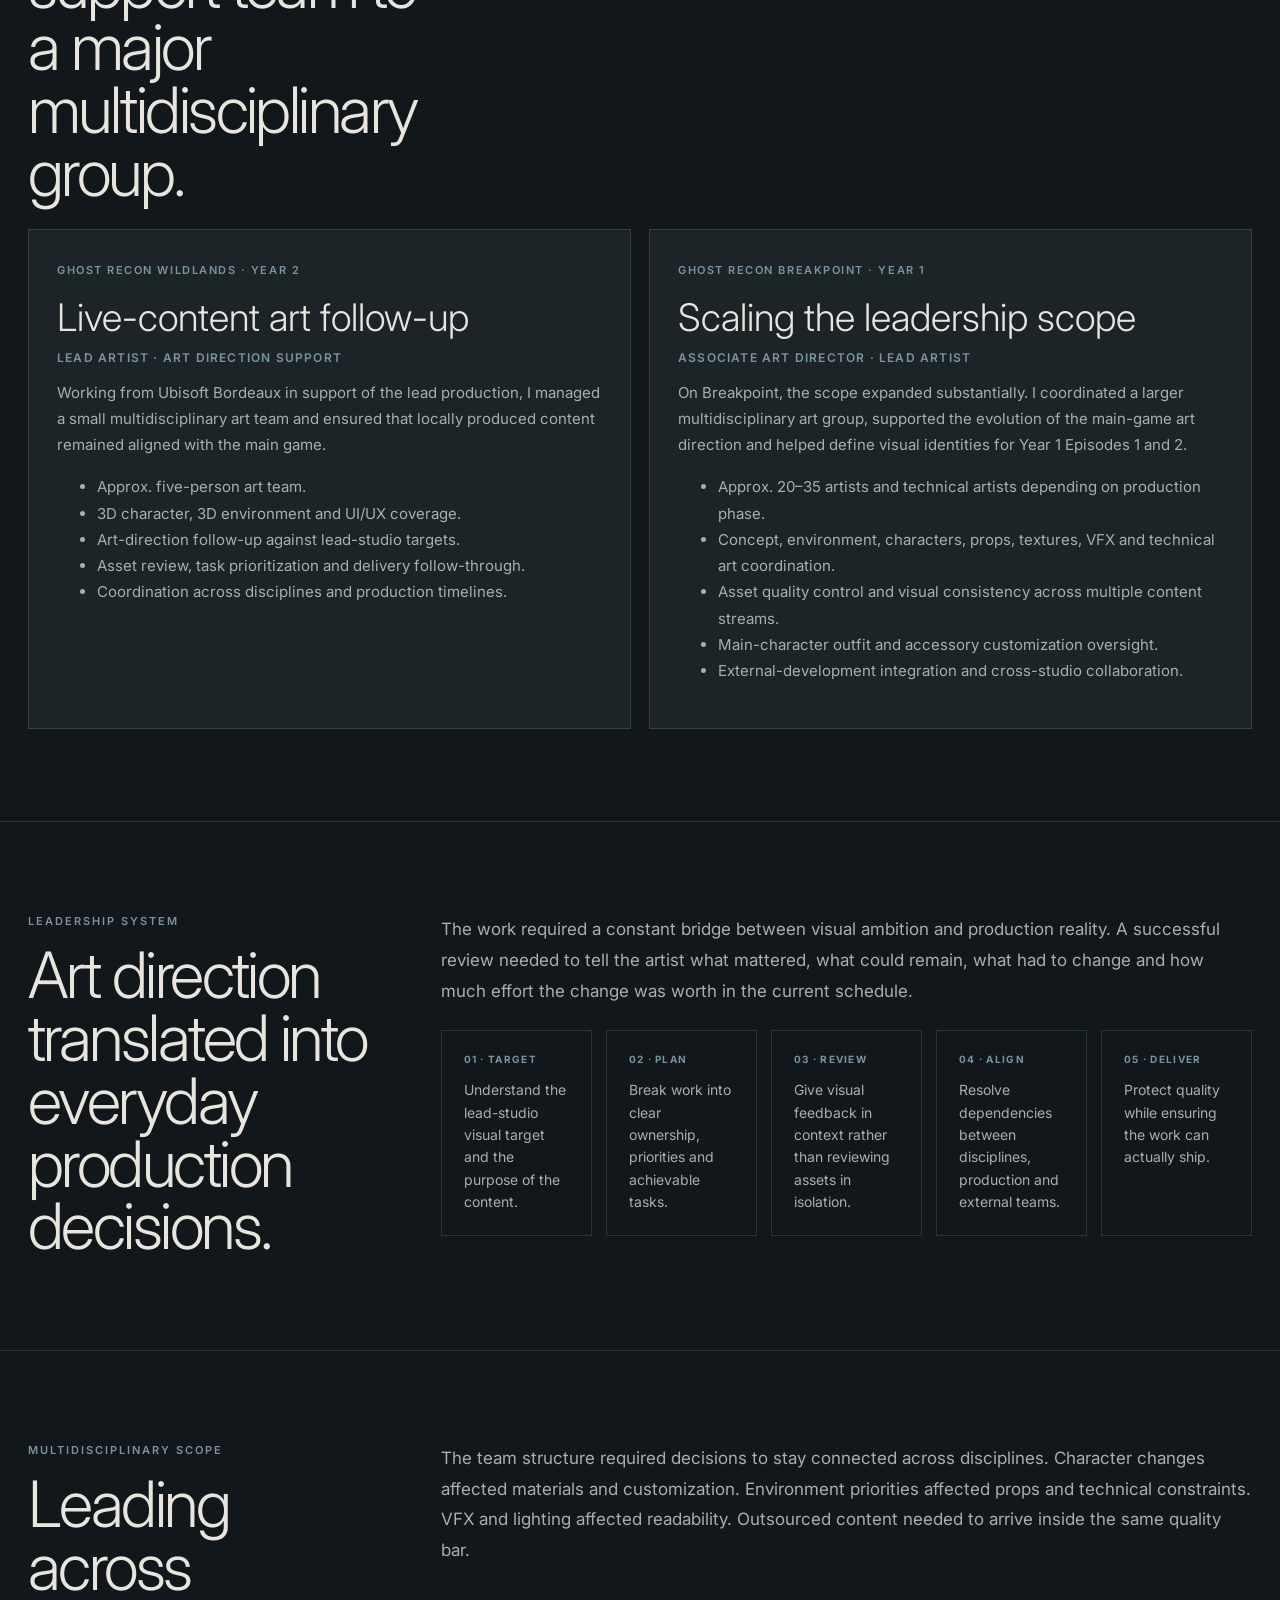
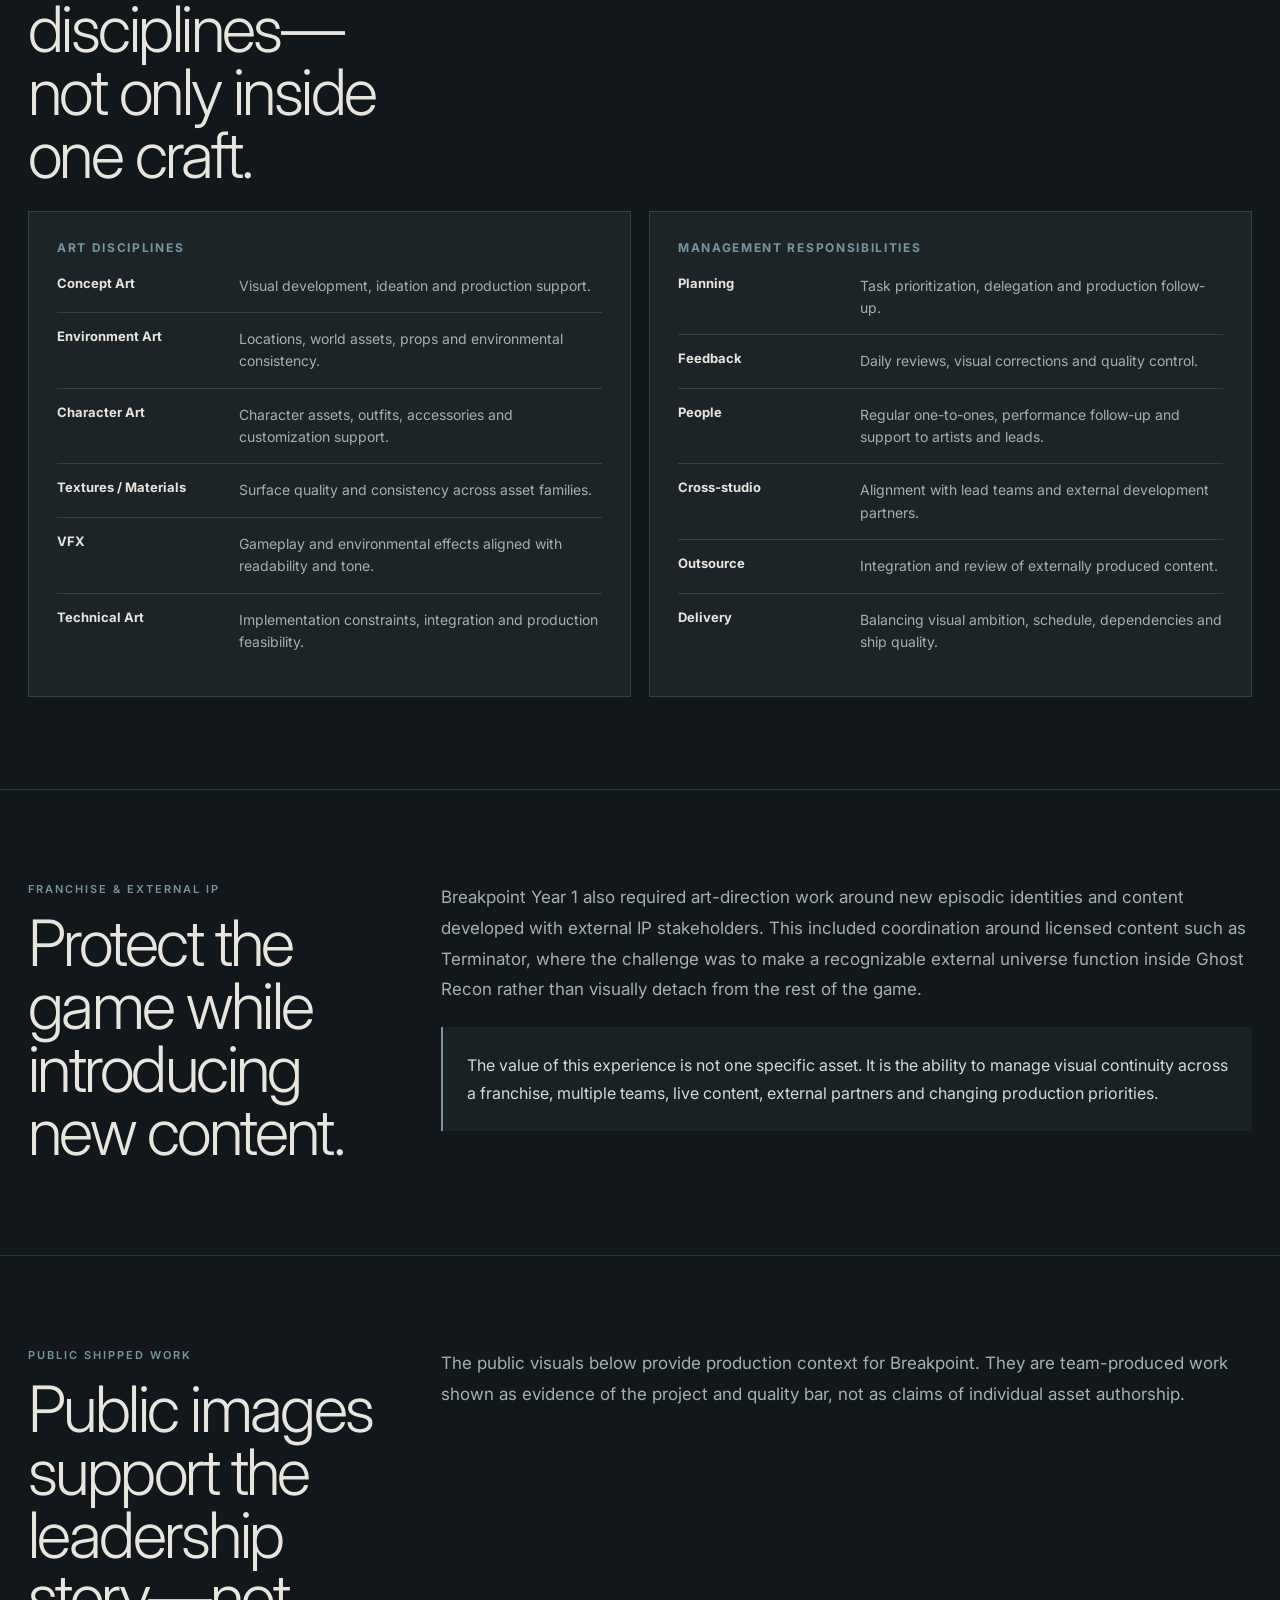
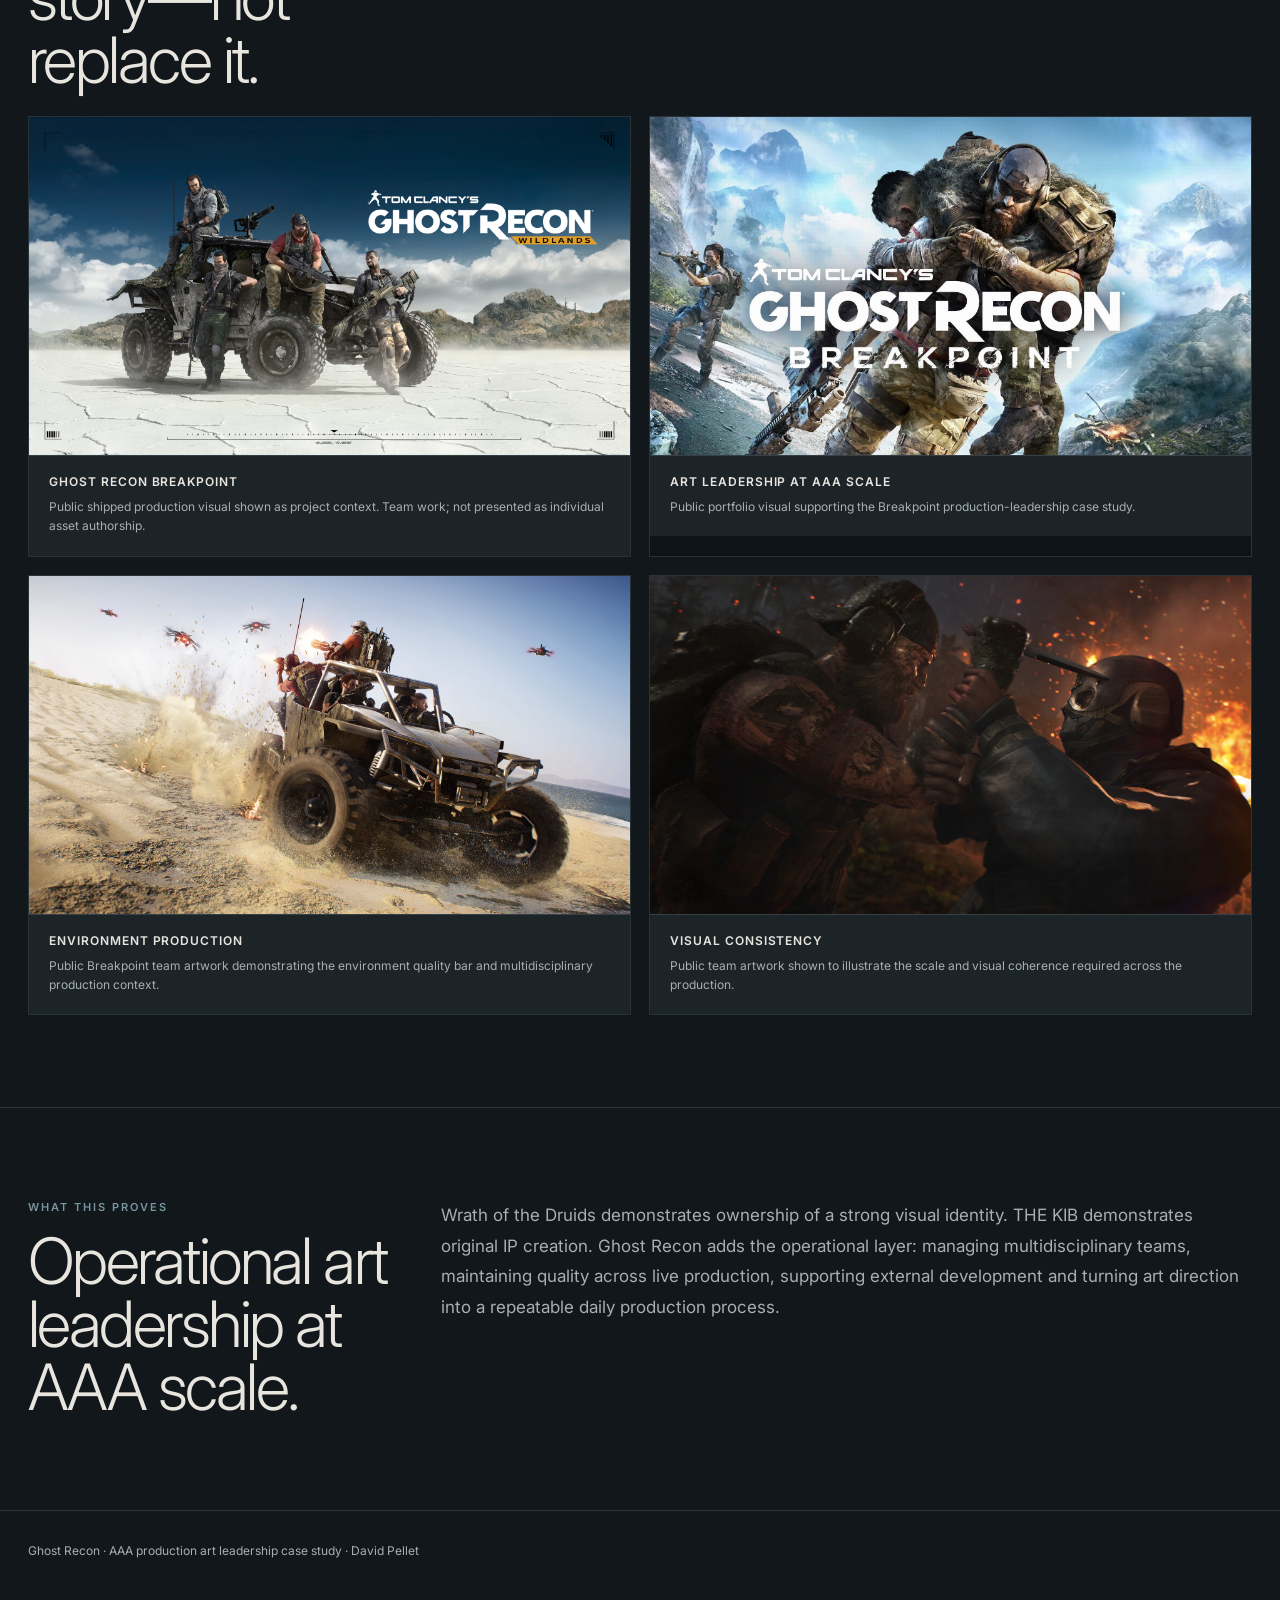
==== commit 3fa7b38c: "Align all portfolio pages to THE KIB benchmark" ====
--- a/ghost-recon.html
+++ b/ghost-recon.html
@@ -17,7 +17,8 @@
 footer{padding:32px 0 48px!important}
 @media(max-width:650px){.section{padding:68px 0!important}}
 </style>
-</head><body>
+<link rel="stylesheet" href="./assets/portfolio-system.css">
+</head><body class="case-study ghost">
 <header class="top"><div class="shell nav"><a class="btn" href="index.html">Back to portfolio</a><span class="brand">David Pellet · Creative Art Director</span><a class="btn" href="mailto:davidpellet@gmail.com">Contact</a></div></header>
 <main>
 <section class="hero"><div class="shell"><p class="eyebrow">Case study · AAA Production Art Leadership</p><h1>Tom Clancy’s<br>Ghost Recon</h1><p class="lead">Art leadership across Ghost Recon Wildlands Year 2 and Ghost Recon Breakpoint: multidisciplinary team direction, visual consistency, live-production follow-up, cross-studio coordination and the evolution of an established AAA visual language.</p><div class="meta"><div><span>Studio</span><strong>Ubisoft Bordeaux</strong></div><div><span>Wildlands Year 2</span><strong>Lead Artist · Art Direction Support</strong></div><div><span>Breakpoint</span><strong>Associate Art Director · Lead Artist</strong></div><div><span>Team scale</span><strong>Approx. 5 artists on Wildlands · up to 20–35 artists / technical artists on Breakpoint</strong></div><div><span>Core proof</span><strong>AAA production leadership across multiple disciplines and timelines</strong></div></div></div></section>
--- a/assets/portfolio-system.css
+++ b/assets/portfolio-system.css
@@ -0,0 +1,89 @@
+/* David Pellet portfolio system — THE KIB is the case-study benchmark */
+:root{
+  --bg:#11171a;
+  --surface:#1d2428;
+  --surface2:#242d31;
+  --text:#e8e5df;
+  --muted:#a7afb2;
+  --line:rgba(120,148,161,.25);
+  --accent:#7894a1;
+  --portfolio-max:1500px;
+}
+
+body.case-study{
+  background:var(--bg);
+  color:var(--text);
+  font-family:Inter,Arial,Helvetica,sans-serif;
+  -webkit-font-smoothing:antialiased;
+}
+body.case-study .shell{width:min(calc(100% - 56px),var(--portfolio-max));margin-left:auto;margin-right:auto}
+body.case-study .top,body.case-study .topbar{position:sticky;top:0;z-index:50;background:rgba(17,23,26,.92);backdrop-filter:blur(12px);border-bottom:1px solid var(--line)}
+body.case-study .nav,body.case-study .topbar-inner{min-height:72px;display:flex;align-items:center;justify-content:space-between;gap:24px}
+body.case-study .btn,body.case-study .button{display:inline-flex;align-items:center;justify-content:center;min-height:42px;padding:0 16px;border:1px solid var(--line);border-radius:999px;background:transparent;color:var(--text);font-size:12px;font-weight:600;letter-spacing:.08em;text-transform:uppercase}
+body.case-study .button.primary{background:transparent;color:var(--text);border-color:var(--line)}
+body.case-study .brand{color:var(--text);font-size:14px;font-weight:400;letter-spacing:0;text-transform:none}
+
+body.case-study .hero{padding:50px 0 38px!important}
+body.case-study .eyebrow{margin:0 0 16px;color:var(--accent);font-size:11px;font-weight:600;letter-spacing:.18em;text-transform:uppercase}
+body.case-study h1,body.case-study h2{font-family:Inter,Arial,Helvetica,sans-serif;font-weight:300;letter-spacing:-.04em}
+body.case-study h1{margin:0;max-width:1180px;font-size:clamp(64px,8.8vw,132px);line-height:.84}
+body.case-study h2{margin:0;font-size:clamp(44px,5vw,76px);line-height:.98}
+body.case-study .lead,body.case-study .hero-lead{max-width:980px;margin:28px 0 0;color:#c5cbcd;font-size:20px;line-height:1.75}
+
+body.case-study .section{padding:92px 0!important;border-top:1px solid var(--line)}
+body.case-study .section-grid{display:grid;grid-template-columns:.62fr 1.38fr;gap:48px!important;align-items:start}
+body.case-study .copy p,body.case-study .copy li{color:var(--muted);font-size:17px;line-height:1.8}
+body.case-study .copy p:first-child{margin-top:0}
+
+/* Standard metadata rhythm */
+body.case-study:not(.wrath) .meta{margin-top:30px!important;border-top:1px solid var(--line);border-left:1px solid var(--line)}
+body.case-study:not(.wrath):not(.visualdev) .meta{grid-template-columns:repeat(5,1fr)}
+body.case-study.visualdev .meta{grid-template-columns:repeat(4,1fr)}
+body.case-study:not(.wrath) .meta>div{min-height:140px;padding:24px;border-right:1px solid var(--line);border-bottom:1px solid var(--line)}
+body.case-study:not(.wrath) .meta span{display:block;color:var(--accent);font-size:10px;font-weight:600;letter-spacing:.14em;text-transform:uppercase}
+body.case-study:not(.wrath) .meta strong{display:block;margin-top:16px;font-size:16px;line-height:1.45}
+body.case-study.wrath .meta-grid{margin-top:30px!important;grid-template-columns:repeat(5,1fr)}
+body.case-study.wrath .meta{min-height:140px;padding:24px}
+
+/* Shared image treatment: full framing by default, caption below, never overlay text */
+body.case-study figure{margin:0}
+body.case-study .media,body.case-study .feature,body.case-study .hero-media,body.case-study .image-card,body.case-study .marketing-main{border:1px solid var(--line);background:#0d1316}
+body.case-study .media img,body.case-study .feature img,body.case-study .hero-media img,body.case-study .image-card img,body.case-study .marketing-main img{display:block;width:100%;height:auto;object-fit:contain;object-position:center}
+body.case-study .media figcaption,body.case-study .caption,body.case-study .image-card figcaption,body.case-study .marketing-main figcaption,body.case-study .hero-media figcaption{display:block!important;padding:18px 20px 20px!important;border-top:1px solid var(--line);background:var(--surface);text-align:left!important}
+body.case-study .media figcaption strong,body.case-study .caption strong,body.case-study .image-card figcaption strong,body.case-study .marketing-main figcaption strong,body.case-study .hero-media figcaption strong{display:block;margin:0 0 7px;color:var(--text);font-family:Inter,Arial,Helvetica,sans-serif;font-size:12px;font-weight:600;line-height:1.35;letter-spacing:.08em;text-transform:uppercase}
+body.case-study .media figcaption span,body.case-study .caption span,body.case-study .image-card figcaption span,body.case-study .marketing-main figcaption span,body.case-study .hero-media figcaption span{display:block;margin:0;color:var(--muted);font-size:12px;line-height:1.6;text-align:left!important}
+
+/* Shared content rhythm */
+body.case-study .cards,body.case-study .rules,body.case-study .proofs,body.case-study .timeline,body.case-study .team-grid,body.case-study .visuals,body.case-study .pipeline,body.case-study .scope-grid,body.case-study .method-grid,body.case-study .docs-grid,body.case-study .gallery-grid,body.case-study .credits{margin-top:24px!important}
+body.case-study .feature{margin-top:28px!important}
+body.case-study .duo,body.case-study .orthos{margin-top:24px!important}
+body.case-study .callout,body.case-study .quote,body.case-study .system-note{margin-top:22px!important}
+body.case-study .footer,body.case-study footer{padding:32px 0 48px!important;border-top:1px solid var(--line);color:var(--muted);font-size:12px}
+
+/* Page-specific preservation */
+body.case-study.kib .kib-gallery{margin-top:32px!important;gap:22px!important}
+body.case-study.kib .kib-columns,body.case-study.kib .kib-stack{gap:16px!important}
+body.case-study.kib .crop-left-vertical .crop-window{overflow:hidden}
+body.case-study.wrath .hero-media{margin-top:32px!important}
+body.case-study.wrath .method-card{min-height:250px!important}
+body.case-study.visualdev .duo{gap:18px!important}
+body.case-study.visualdev .orthos{gap:12px!important}
+
+/* Homepage keeps its own editorial structure but shares width and density */
+body.portfolio-home .shell{width:min(calc(100% - 56px),var(--portfolio-max))}
+body.portfolio-home .section{padding:92px 0!important}
+body.portfolio-home .section-head{margin-bottom:50px!important}
+body.portfolio-home .projects{gap:74px!important}
+
+@media(max-width:1080px){
+  body.case-study .section-grid{grid-template-columns:1fr}
+  body.case-study:not(.wrath) .meta,body.case-study.wrath .meta-grid{grid-template-columns:1fr 1fr}
+}
+@media(max-width:650px){
+  body.case-study .shell,body.portfolio-home .shell{width:min(calc(100% - 28px),var(--portfolio-max))}
+  body.case-study .brand{display:none}
+  body.case-study .section{padding:68px 0!important}
+  body.case-study:not(.wrath) .meta,body.case-study.wrath .meta-grid{grid-template-columns:1fr}
+  body.case-study h1{font-size:clamp(52px,16vw,76px)}
+  body.portfolio-home .section{padding:72px 0!important}
+}
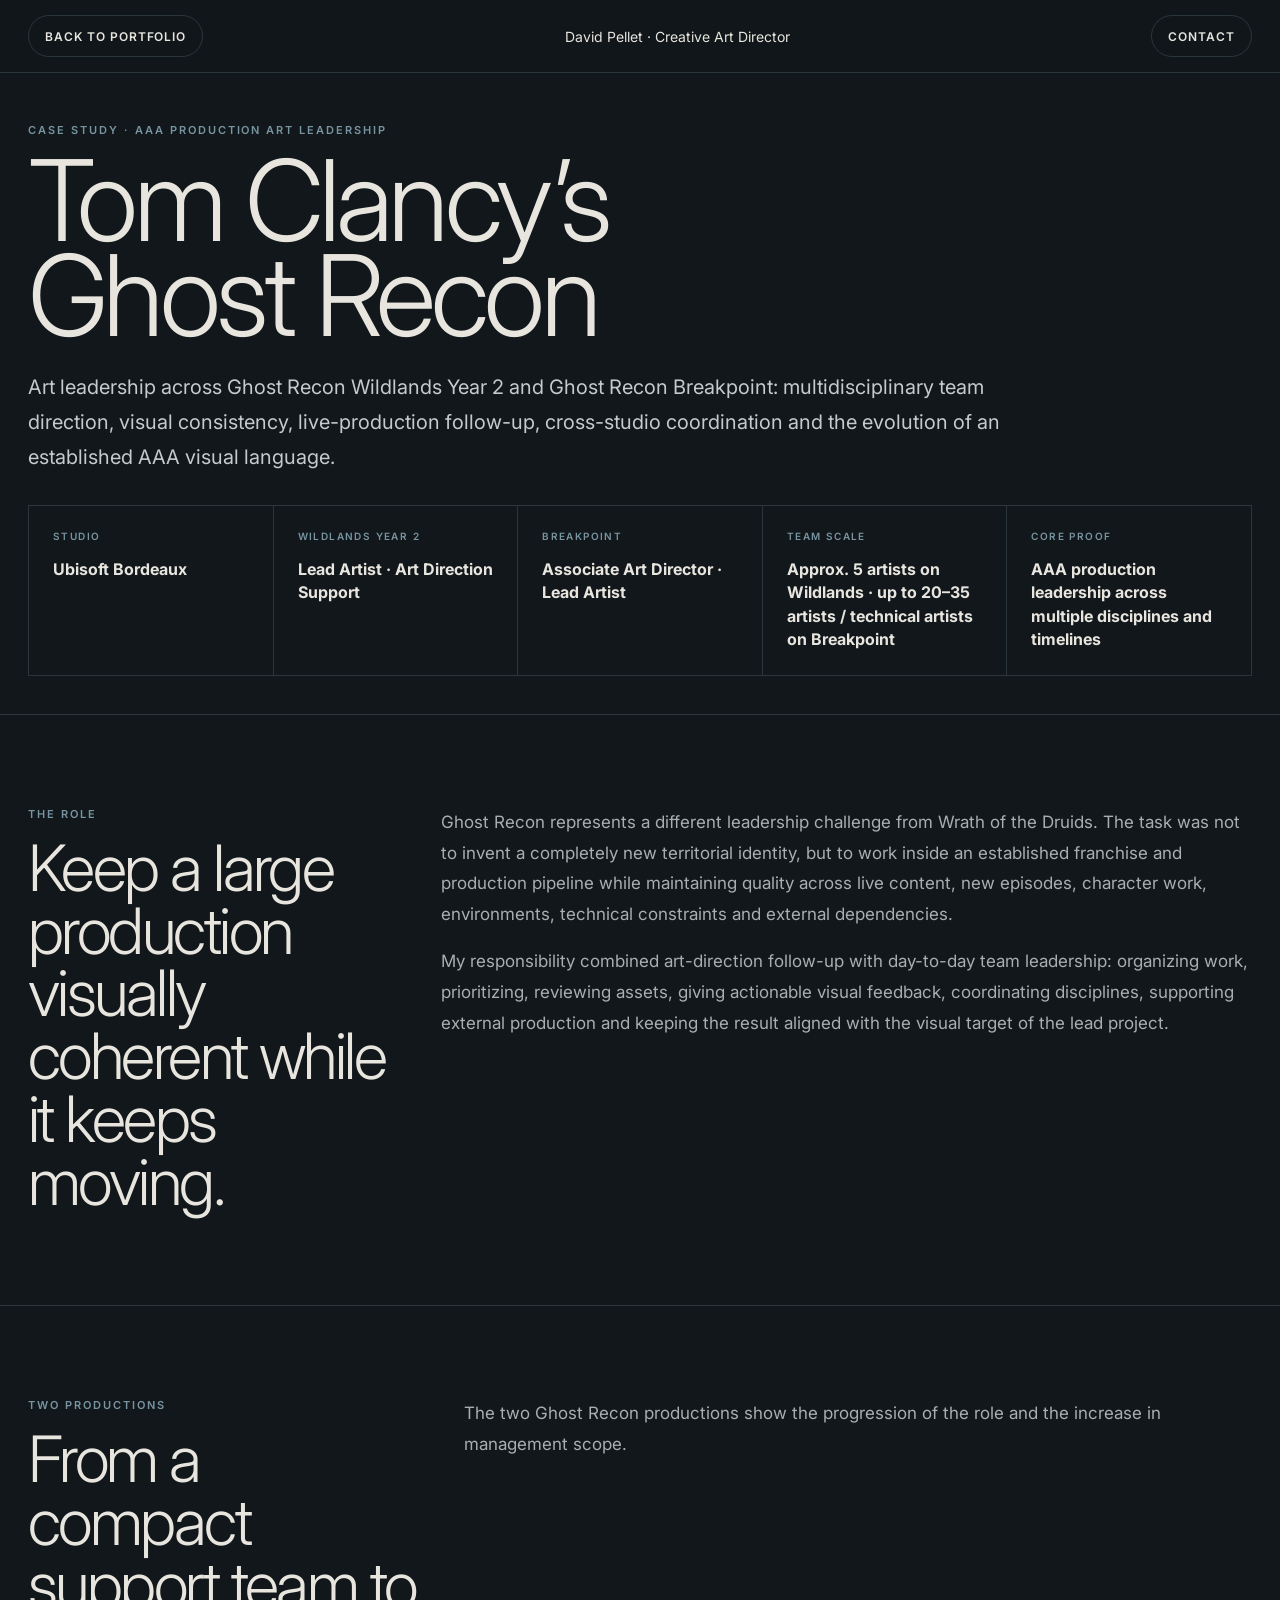
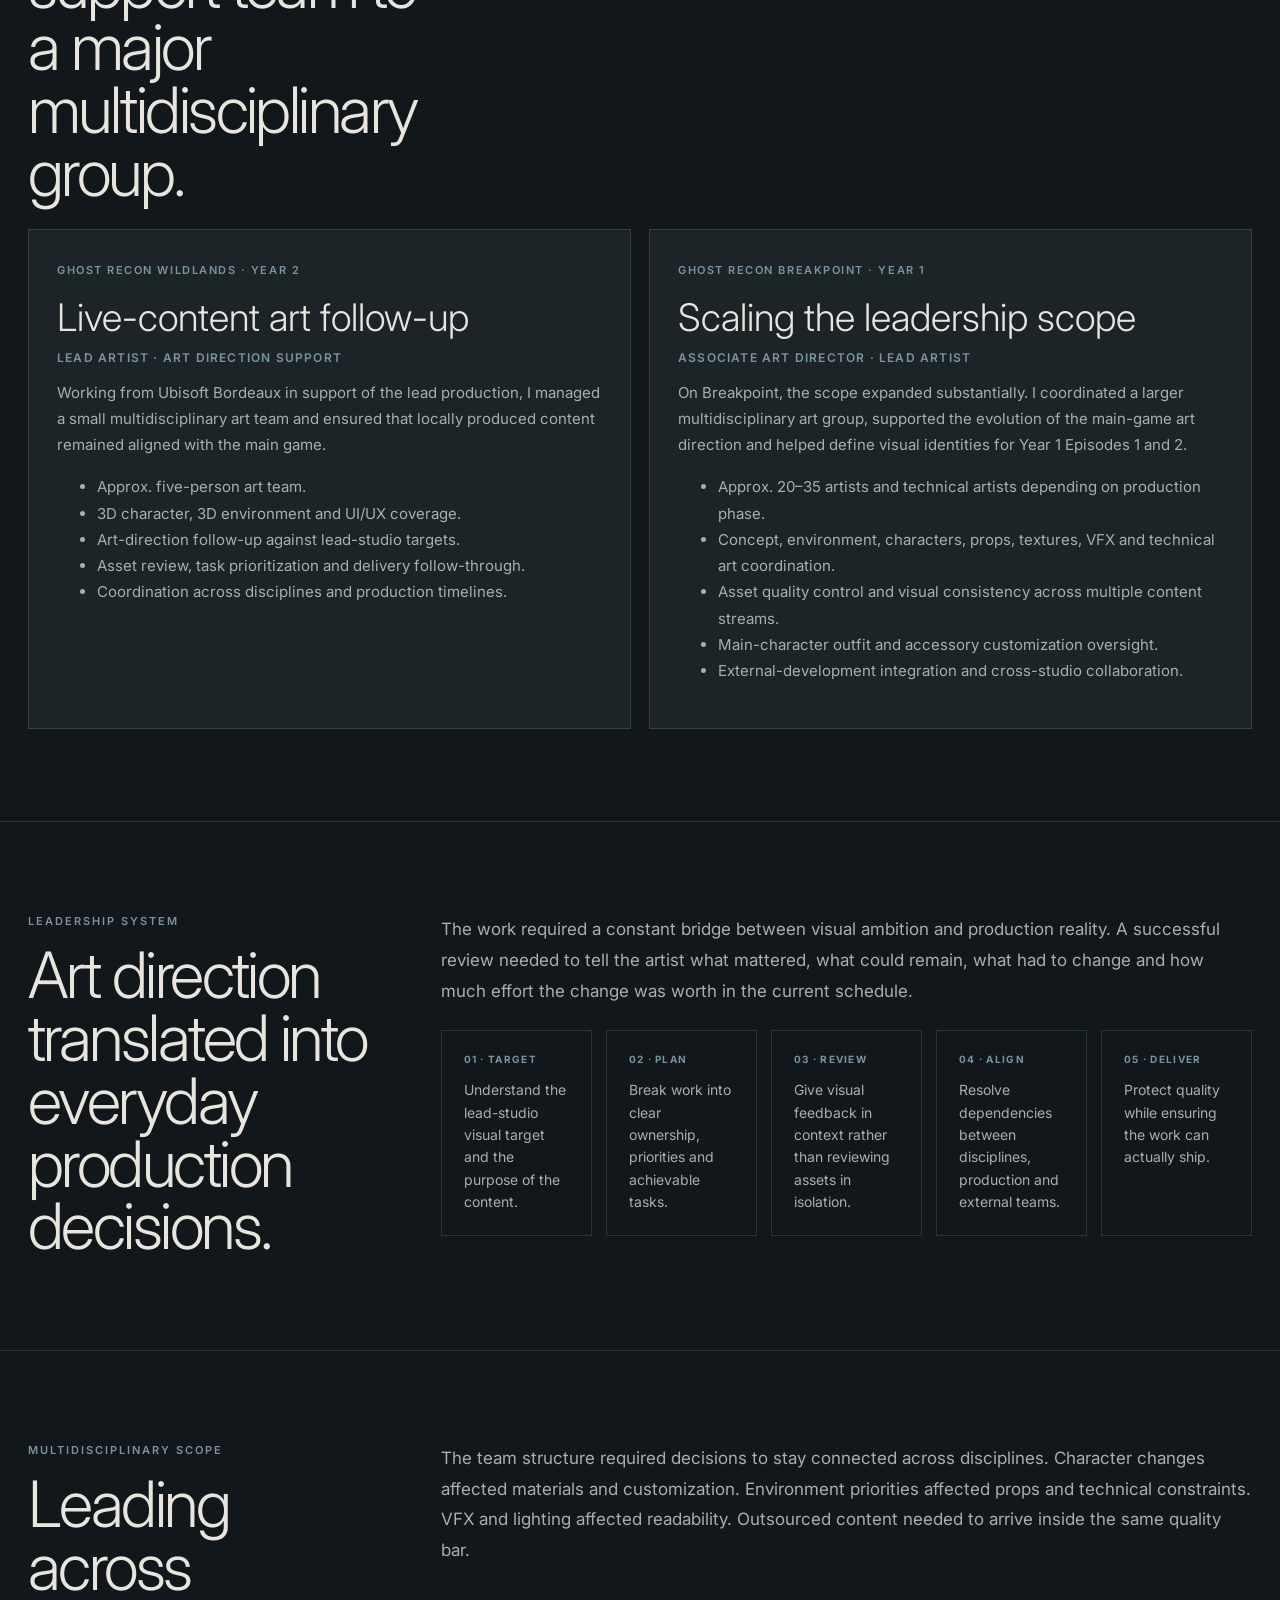
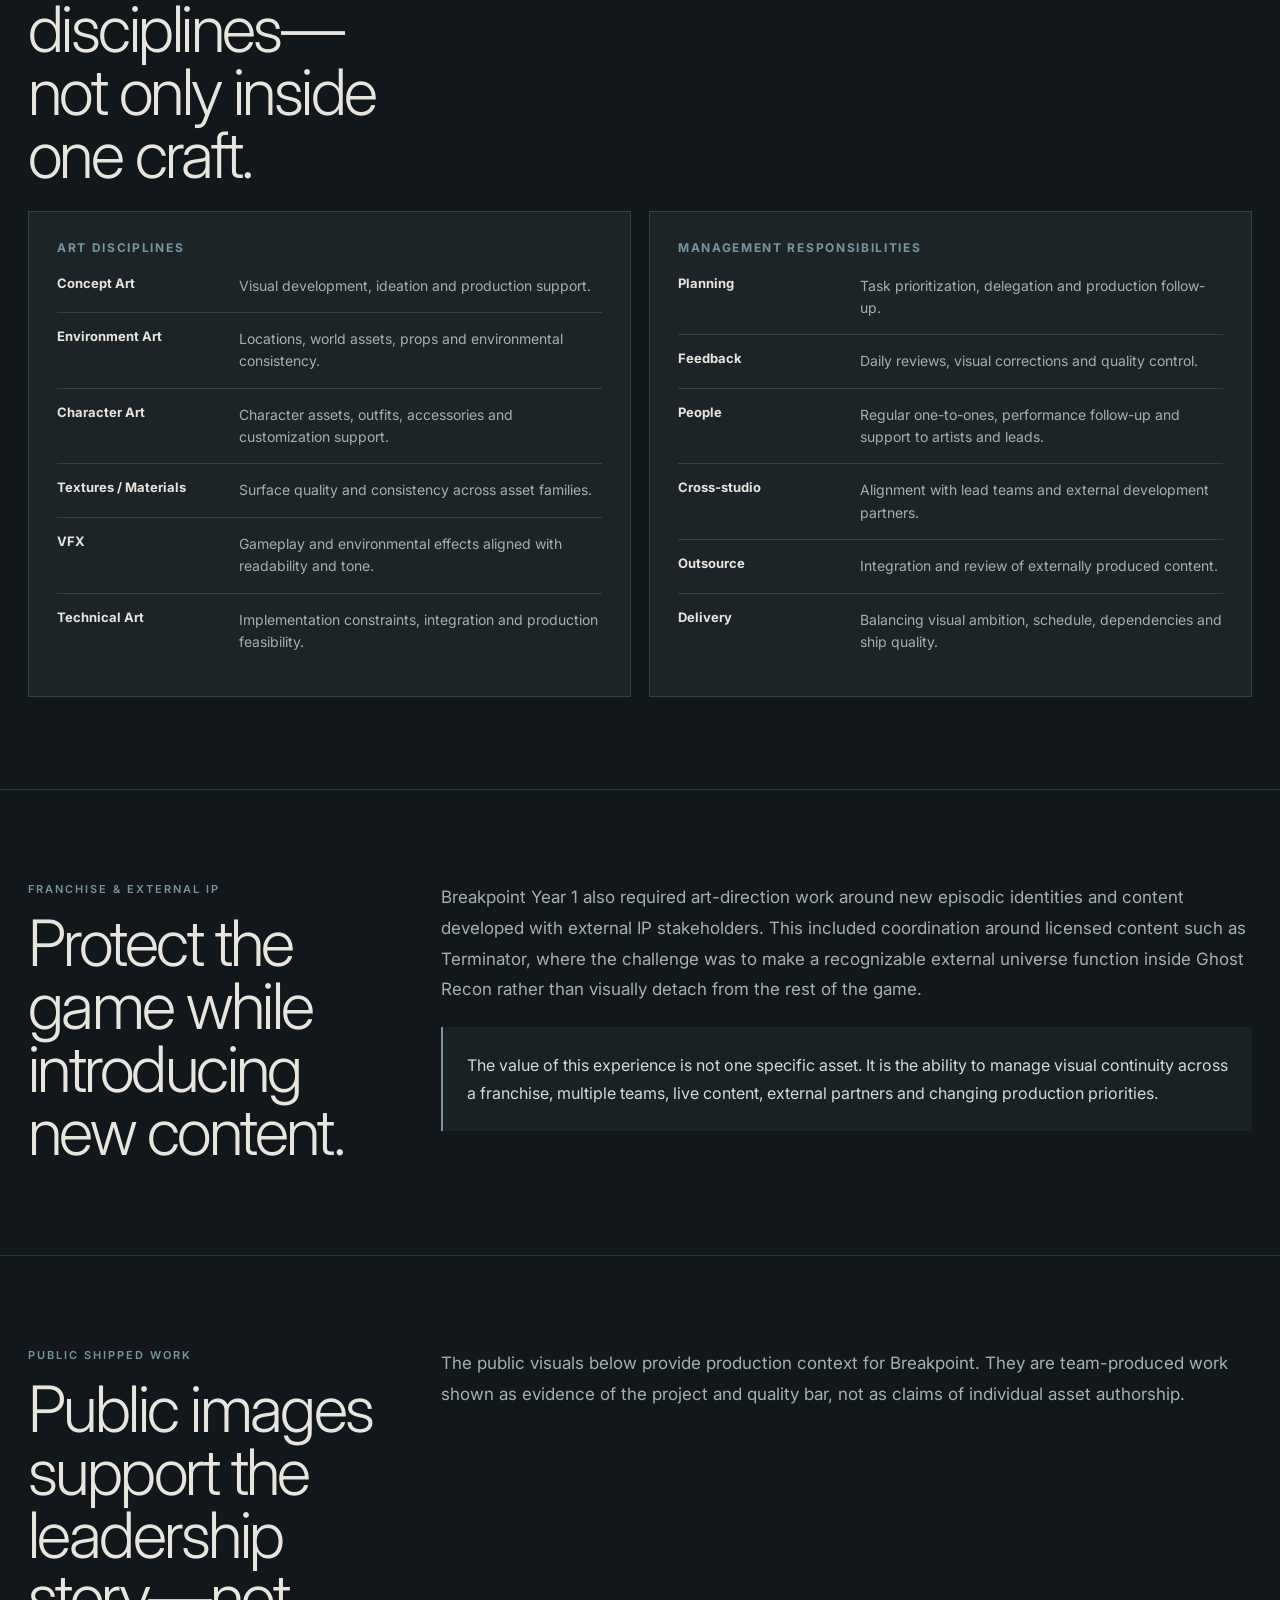
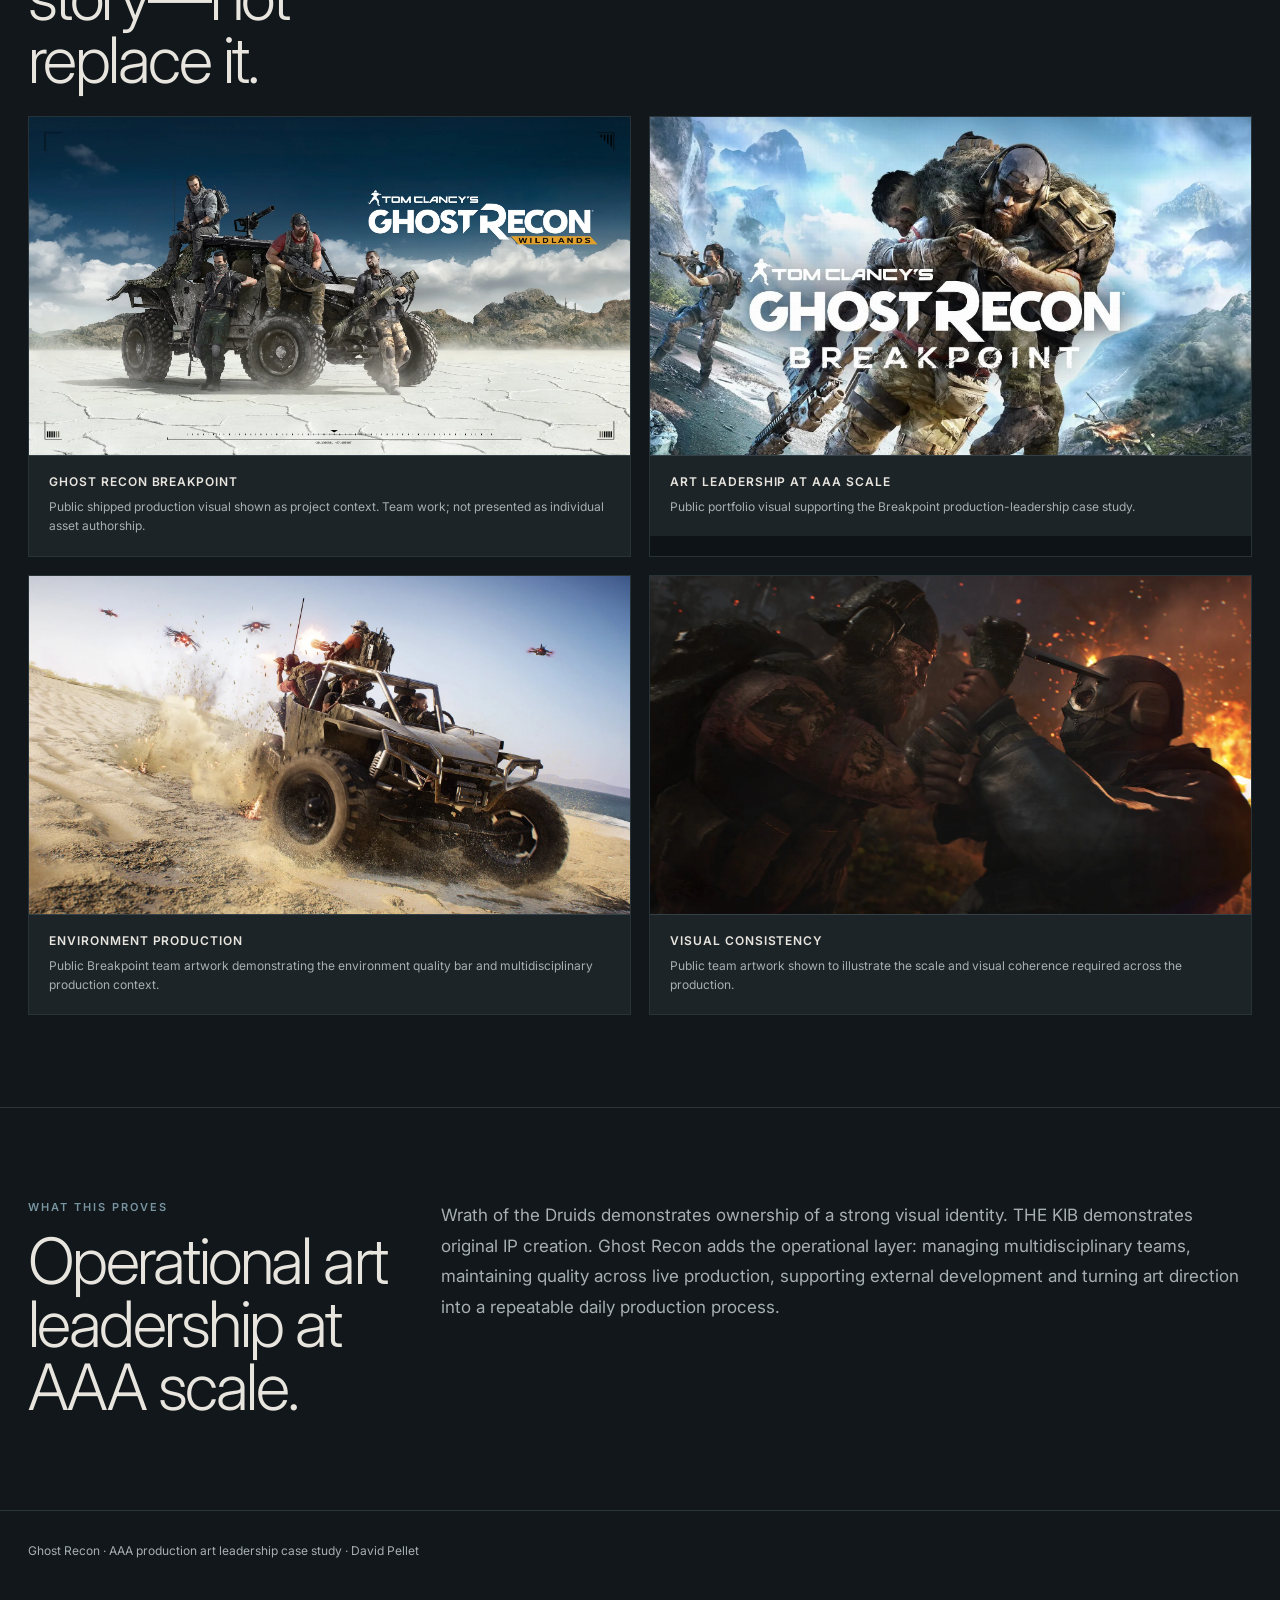
==== commit 132717ee: "Optimize portfolio images for web" ====
--- a/ghost-recon.html
+++ b/ghost-recon.html
@@ -27,6 +27,6 @@
 <section class="section"><div class="shell section-grid"><div><p class="eyebrow">Leadership system</p><h2>Art direction translated into everyday production decisions.</h2></div><div class="copy"><p>The work required a constant bridge between visual ambition and production reality. A successful review needed to tell the artist what mattered, what could remain, what had to change and how much effort the change was worth in the current schedule.</p><div class="pipeline"><div class="step"><b>01 · Target</b><span>Understand the lead-studio visual target and the purpose of the content.</span></div><div class="step"><b>02 · Plan</b><span>Break work into clear ownership, priorities and achievable tasks.</span></div><div class="step"><b>03 · Review</b><span>Give visual feedback in context rather than reviewing assets in isolation.</span></div><div class="step"><b>04 · Align</b><span>Resolve dependencies between disciplines, production and external teams.</span></div><div class="step"><b>05 · Deliver</b><span>Protect quality while ensuring the work can actually ship.</span></div></div></div></div></section>
 <section class="section"><div class="shell"><div class="section-grid"><div><p class="eyebrow">Multidisciplinary scope</p><h2>Leading across disciplines—not only inside one craft.</h2></div><div class="copy"><p>The team structure required decisions to stay connected across disciplines. Character changes affected materials and customization. Environment priorities affected props and technical constraints. VFX and lighting affected readability. Outsourced content needed to arrive inside the same quality bar.</p></div></div><div class="team-grid"><div class="team-block"><h3>Art disciplines</h3><div class="role-row"><b>Concept Art</b><span>Visual development, ideation and production support.</span></div><div class="role-row"><b>Environment Art</b><span>Locations, world assets, props and environmental consistency.</span></div><div class="role-row"><b>Character Art</b><span>Character assets, outfits, accessories and customization support.</span></div><div class="role-row"><b>Textures / Materials</b><span>Surface quality and consistency across asset families.</span></div><div class="role-row"><b>VFX</b><span>Gameplay and environmental effects aligned with readability and tone.</span></div><div class="role-row"><b>Technical Art</b><span>Implementation constraints, integration and production feasibility.</span></div></div><div class="team-block"><h3>Management responsibilities</h3><div class="role-row"><b>Planning</b><span>Task prioritization, delegation and production follow-up.</span></div><div class="role-row"><b>Feedback</b><span>Daily reviews, visual corrections and quality control.</span></div><div class="role-row"><b>People</b><span>Regular one-to-ones, performance follow-up and support to artists and leads.</span></div><div class="role-row"><b>Cross-studio</b><span>Alignment with lead teams and external development partners.</span></div><div class="role-row"><b>Outsource</b><span>Integration and review of externally produced content.</span></div><div class="role-row"><b>Delivery</b><span>Balancing visual ambition, schedule, dependencies and ship quality.</span></div></div></div></div></section>
 <section class="section"><div class="shell section-grid"><div><p class="eyebrow">Franchise & external IP</p><h2>Protect the game while introducing new content.</h2></div><div class="copy"><p>Breakpoint Year 1 also required art-direction work around new episodic identities and content developed with external IP stakeholders. This included coordination around licensed content such as Terminator, where the challenge was to make a recognizable external universe function inside Ghost Recon rather than visually detach from the rest of the game.</p><div class="callout">The value of this experience is not one specific asset. It is the ability to manage visual continuity across a franchise, multiple teams, live content, external partners and changing production priorities.</div></div></div></section>
-<section class="section"><div class="shell"><div class="section-grid"><div><p class="eyebrow">Public shipped work</p><h2>Public images support the leadership story—not replace it.</h2></div><div class="copy"><p>The public visuals below provide production context for Breakpoint. They are team-produced work shown as evidence of the project and quality bar, not as claims of individual asset authorship.</p></div></div><div class="visuals"><figure class="media"><img src="./assets/ghost-recon/petur-arnorsson-thevideogamegallery-27263-3840x2160.jpg" alt="Ghost Recon Breakpoint public production visual"><figcaption><strong>Ghost Recon Breakpoint</strong><span>Public shipped production visual shown as project context. Team work; not presented as individual asset authorship.</span></figcaption></figure><figure class="media"><img src="./assets/ghost-recon/david-pellet-davelhan-breakpoint-x.jpg" alt="Ghost Recon Breakpoint public portfolio visual"><figcaption><strong>Art leadership at AAA scale</strong><span>Public portfolio visual supporting the Breakpoint production-leadership case study.</span></figcaption></figure><figure class="media"><img src="./assets/ghost-recon/yves-barthez-yves-barthez-grb-01.jpg" alt="Ghost Recon Breakpoint environment production visual"><figcaption><strong>Environment production</strong><span>Public Breakpoint team artwork demonstrating the environment quality bar and multidisciplinary production context.</span></figcaption></figure><figure class="media"><img src="./assets/ghost-recon/yves-barthez-yves-barthez-grb-09.jpg" alt="Ghost Recon Breakpoint environment production visual"><figcaption><strong>Visual consistency</strong><span>Public team artwork shown to illustrate the scale and visual coherence required across the production.</span></figcaption></figure></div></div></section>
+<section class="section"><div class="shell"><div class="section-grid"><div><p class="eyebrow">Public shipped work</p><h2>Public images support the leadership story—not replace it.</h2></div><div class="copy"><p>The public visuals below provide production context for Breakpoint. They are team-produced work shown as evidence of the project and quality bar, not as claims of individual asset authorship.</p></div></div><div class="visuals"><figure class="media"><img src="./assets/web/ghost-recon/petur-arnorsson-thevideogamegallery-27263-3840x2160.webp" alt="Ghost Recon Breakpoint public production visual" loading="lazy" decoding="async"><figcaption><strong>Ghost Recon Breakpoint</strong><span>Public shipped production visual shown as project context. Team work; not presented as individual asset authorship.</span></figcaption></figure><figure class="media"><img src="./assets/web/ghost-recon/david-pellet-davelhan-breakpoint-x.webp" alt="Ghost Recon Breakpoint public portfolio visual" loading="lazy" decoding="async"><figcaption><strong>Art leadership at AAA scale</strong><span>Public portfolio visual supporting the Breakpoint production-leadership case study.</span></figcaption></figure><figure class="media"><img src="./assets/web/ghost-recon/yves-barthez-yves-barthez-grb-01.webp" alt="Ghost Recon Breakpoint environment production visual" loading="lazy" decoding="async"><figcaption><strong>Environment production</strong><span>Public Breakpoint team artwork demonstrating the environment quality bar and multidisciplinary production context.</span></figcaption></figure><figure class="media"><img src="./assets/web/ghost-recon/yves-barthez-yves-barthez-grb-09.webp" alt="Ghost Recon Breakpoint environment production visual" loading="lazy" decoding="async"><figcaption><strong>Visual consistency</strong><span>Public team artwork shown to illustrate the scale and visual coherence required across the production.</span></figcaption></figure></div></div></section>
 <section class="section"><div class="shell section-grid"><div><p class="eyebrow">What this proves</p><h2>Operational art leadership at AAA scale.</h2></div><div class="copy"><p>Wrath of the Druids demonstrates ownership of a strong visual identity. THE KIB demonstrates original IP creation. Ghost Recon adds the operational layer: managing multidisciplinary teams, maintaining quality across live production, supporting external development and turning art direction into a repeatable daily production process.</p></div></div></section>
 </main><footer><div class="shell">Ghost Recon · AAA production art leadership case study · David Pellet</div></footer></body></html>
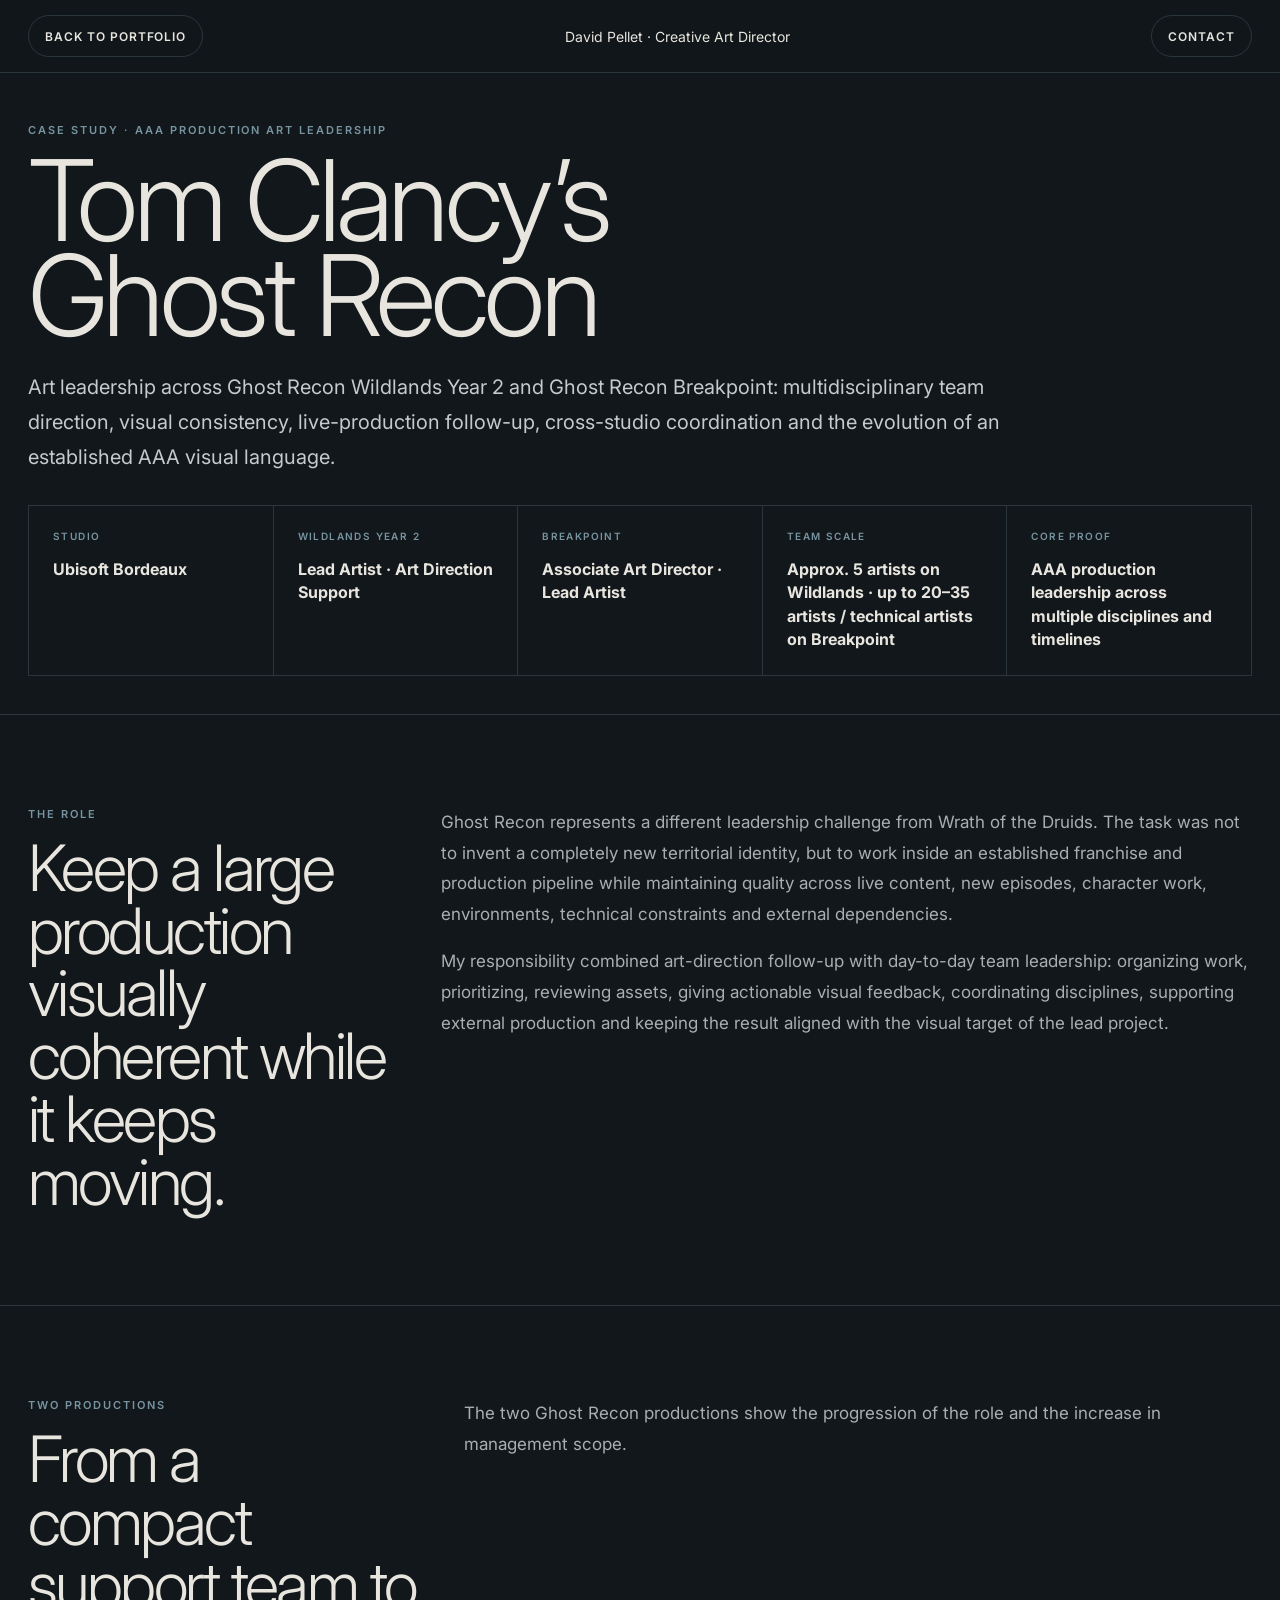
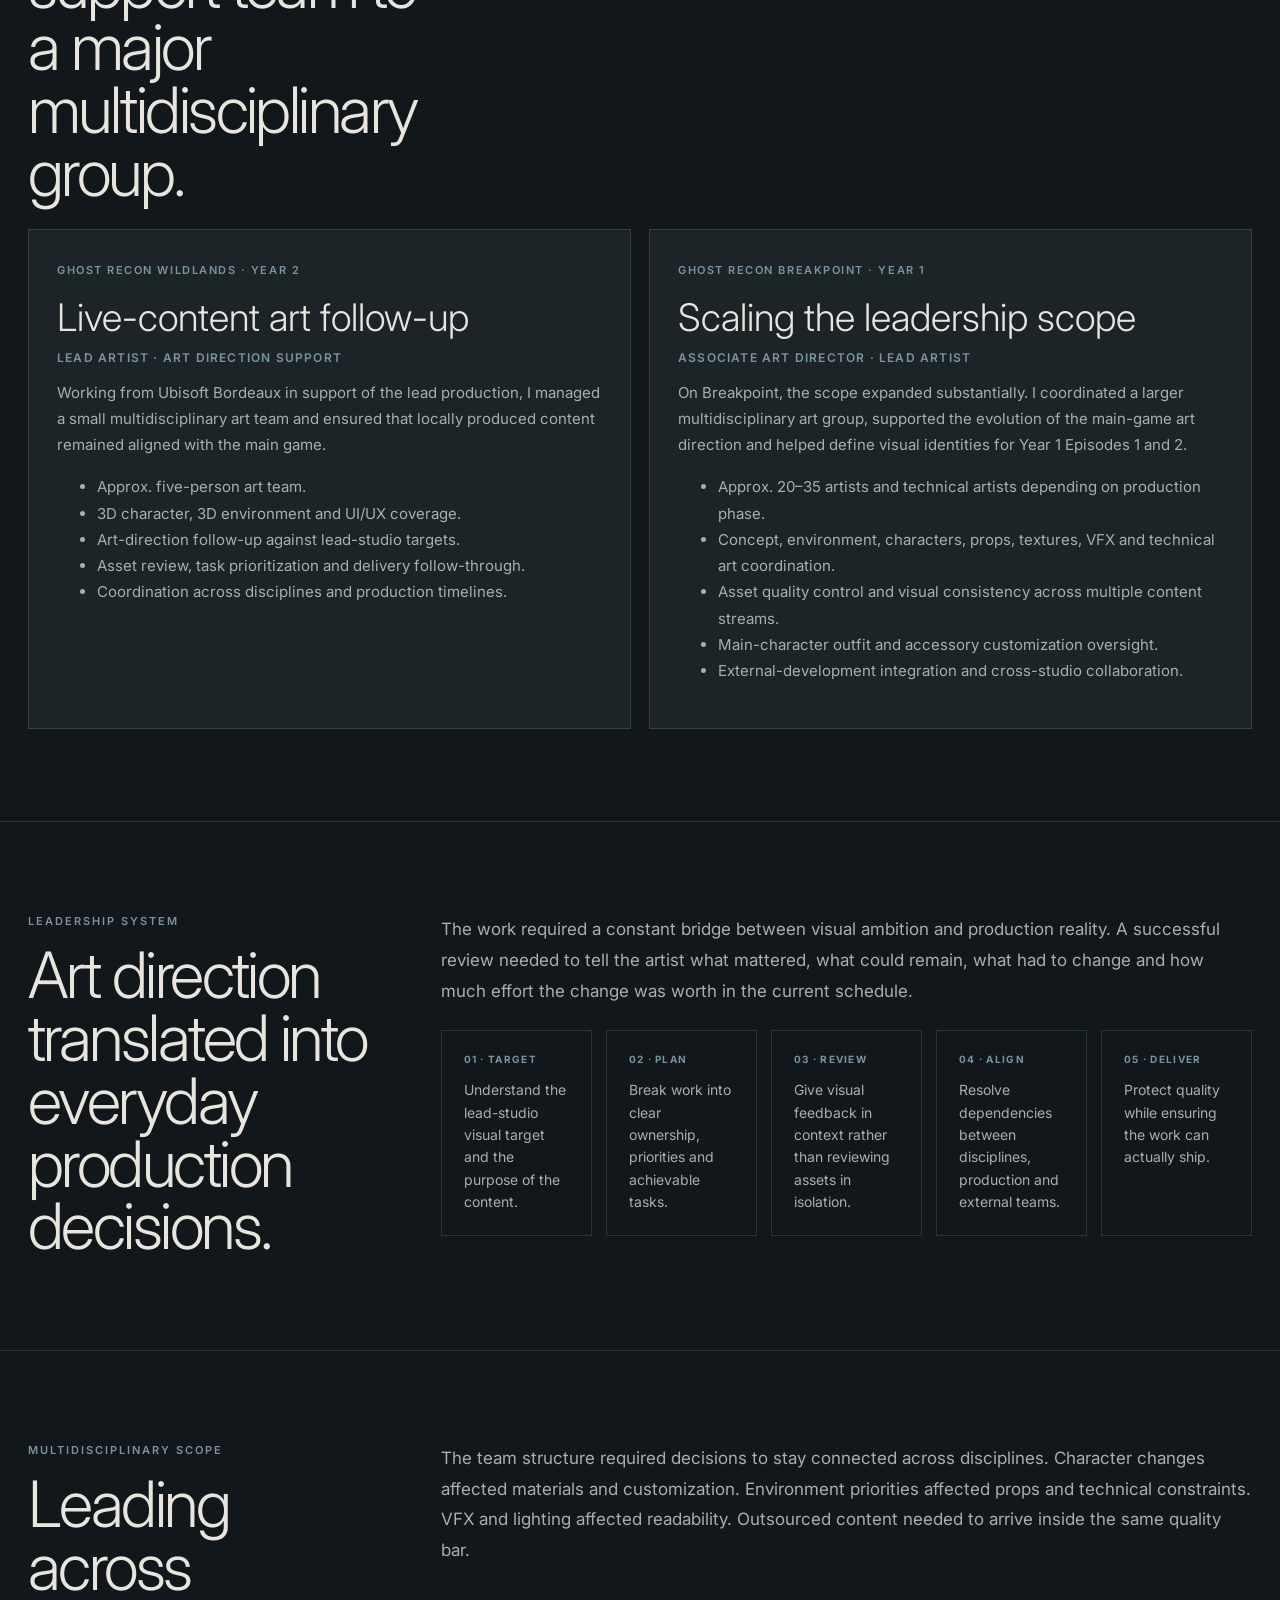
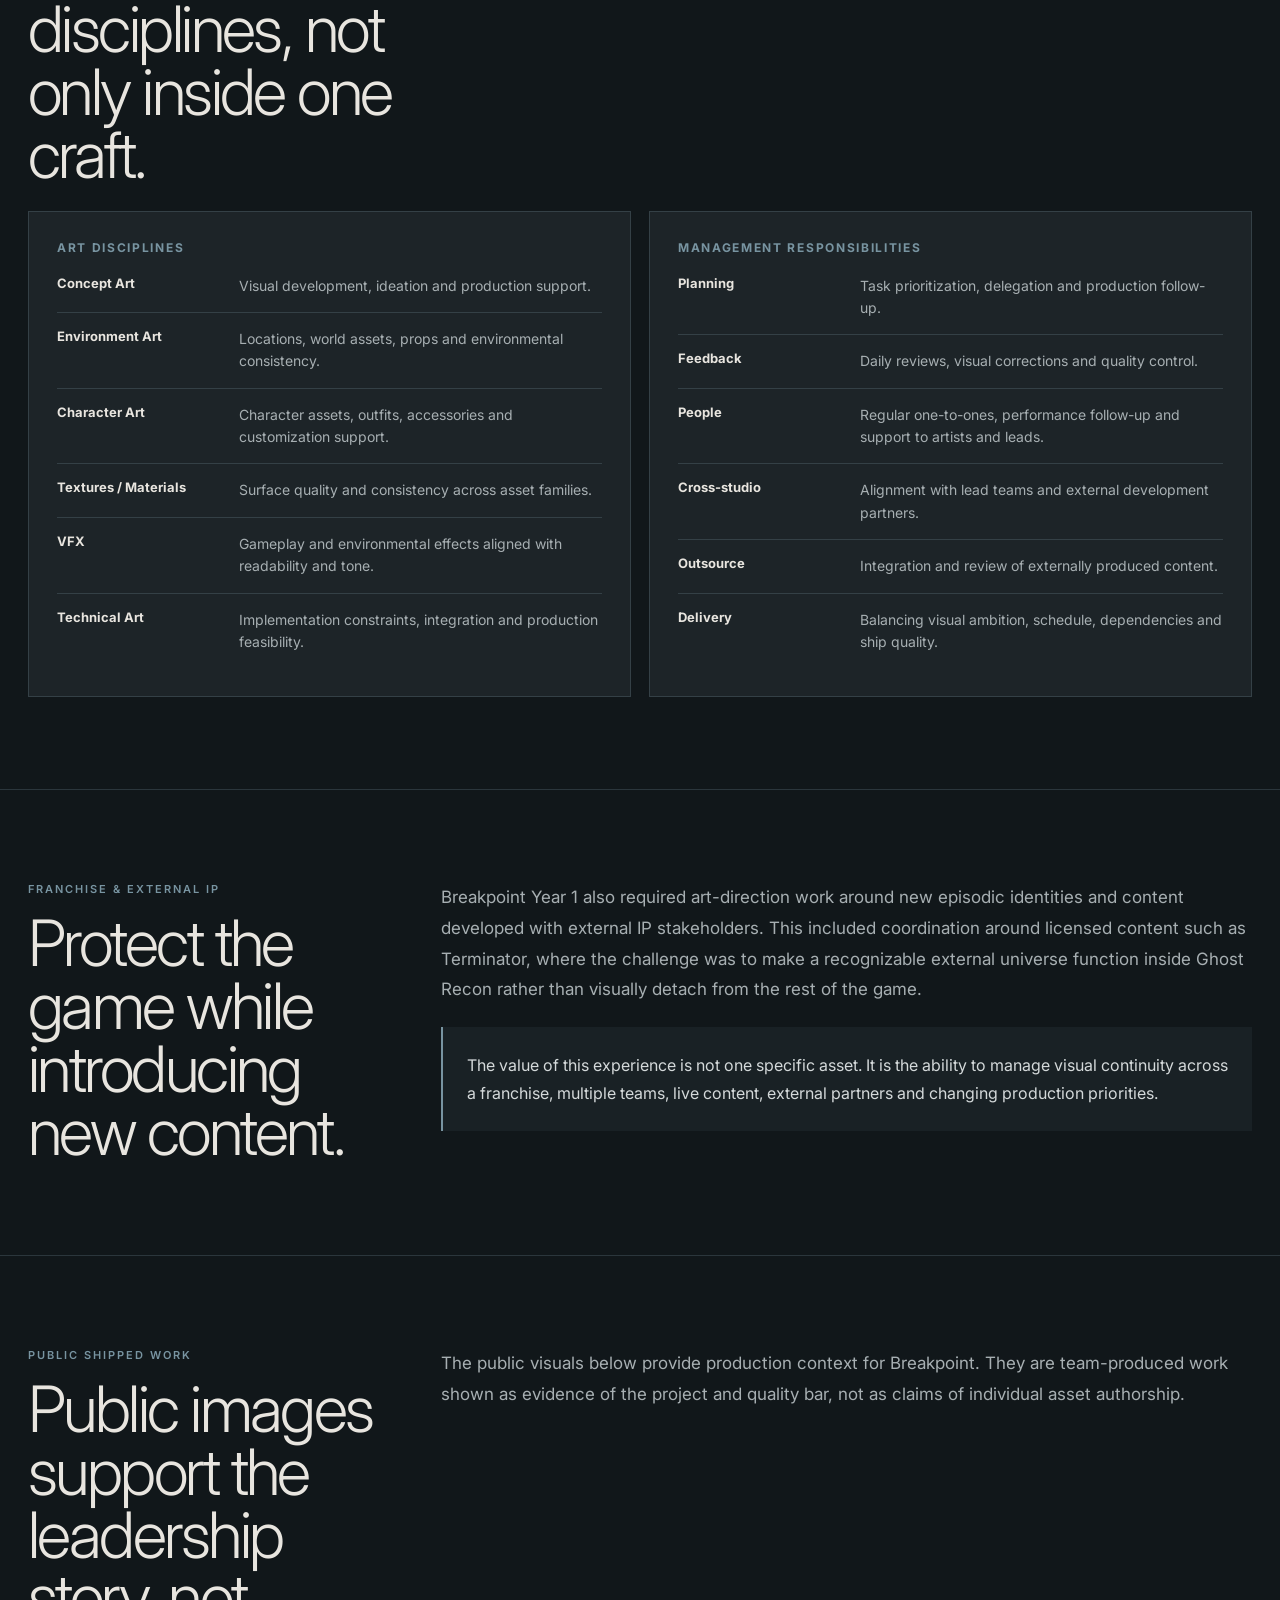
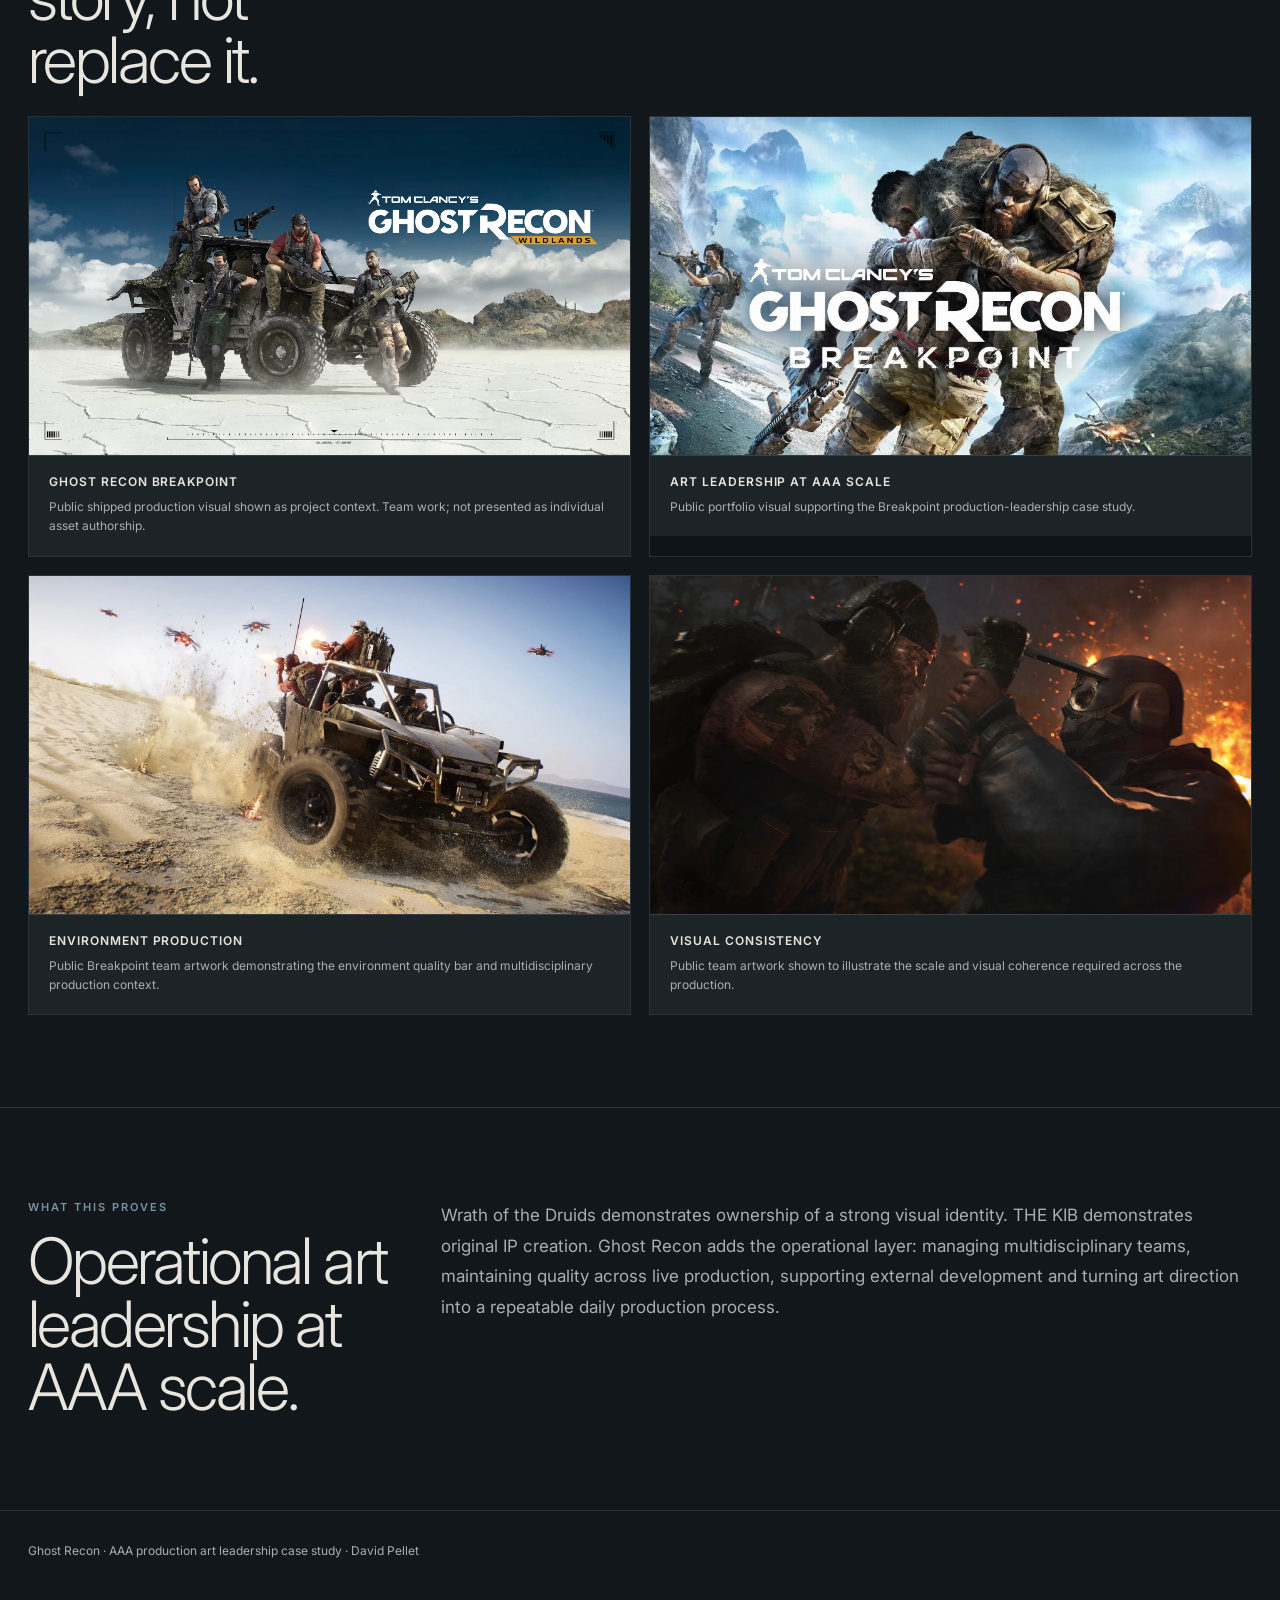
==== commit 8a0ab2b7: "Remove em dashes from portfolio copy" ====
--- a/ghost-recon.html
+++ b/ghost-recon.html
@@ -1,5 +1,5 @@
 <!doctype html>
-<html lang="en"><head><meta charset="utf-8"><meta name="viewport" content="width=device-width,initial-scale=1"><title>Ghost Recon — Art Leadership | David Pellet</title>
+<html lang="en"><head><meta charset="utf-8"><meta name="viewport" content="width=device-width,initial-scale=1"><title>Ghost Recon, Art Leadership | David Pellet</title>
 <link rel="preconnect" href="https://fonts.googleapis.com">
 <link rel="preconnect" href="https://fonts.gstatic.com" crossorigin>
 <link href="https://fonts.googleapis.com/css2?family=Inter:wght@300;400;500;600&display=swap" rel="stylesheet">
@@ -25,8 +25,8 @@
 <section class="section"><div class="shell section-grid"><div><p class="eyebrow">The role</p><h2>Keep a large production visually coherent while it keeps moving.</h2></div><div class="copy"><p>Ghost Recon represents a different leadership challenge from Wrath of the Druids. The task was not to invent a completely new territorial identity, but to work inside an established franchise and production pipeline while maintaining quality across live content, new episodes, character work, environments, technical constraints and external dependencies.</p><p>My responsibility combined art-direction follow-up with day-to-day team leadership: organizing work, prioritizing, reviewing assets, giving actionable visual feedback, coordinating disciplines, supporting external production and keeping the result aligned with the visual target of the lead project.</p></div></div></section>
 <section class="section"><div class="shell"><div class="section-grid"><div><p class="eyebrow">Two productions</p><h2>From a compact support team to a major multidisciplinary group.</h2></div><div class="copy"><p>The two Ghost Recon productions show the progression of the role and the increase in management scope.</p></div></div><div class="timeline"><article class="case"><span class="year">Ghost Recon Wildlands · Year 2</span><h3>Live-content art follow-up</h3><div class="role">Lead Artist · Art Direction Support</div><p>Working from Ubisoft Bordeaux in support of the lead production, I managed a small multidisciplinary art team and ensured that locally produced content remained aligned with the main game.</p><ul><li>Approx. five-person art team.</li><li>3D character, 3D environment and UI/UX coverage.</li><li>Art-direction follow-up against lead-studio targets.</li><li>Asset review, task prioritization and delivery follow-through.</li><li>Coordination across disciplines and production timelines.</li></ul></article><article class="case"><span class="year">Ghost Recon Breakpoint · Year 1</span><h3>Scaling the leadership scope</h3><div class="role">Associate Art Director · Lead Artist</div><p>On Breakpoint, the scope expanded substantially. I coordinated a larger multidisciplinary art group, supported the evolution of the main-game art direction and helped define visual identities for Year 1 Episodes 1 and 2.</p><ul><li>Approx. 20–35 artists and technical artists depending on production phase.</li><li>Concept, environment, characters, props, textures, VFX and technical art coordination.</li><li>Asset quality control and visual consistency across multiple content streams.</li><li>Main-character outfit and accessory customization oversight.</li><li>External-development integration and cross-studio collaboration.</li></ul></article></div></div></section>
 <section class="section"><div class="shell section-grid"><div><p class="eyebrow">Leadership system</p><h2>Art direction translated into everyday production decisions.</h2></div><div class="copy"><p>The work required a constant bridge between visual ambition and production reality. A successful review needed to tell the artist what mattered, what could remain, what had to change and how much effort the change was worth in the current schedule.</p><div class="pipeline"><div class="step"><b>01 · Target</b><span>Understand the lead-studio visual target and the purpose of the content.</span></div><div class="step"><b>02 · Plan</b><span>Break work into clear ownership, priorities and achievable tasks.</span></div><div class="step"><b>03 · Review</b><span>Give visual feedback in context rather than reviewing assets in isolation.</span></div><div class="step"><b>04 · Align</b><span>Resolve dependencies between disciplines, production and external teams.</span></div><div class="step"><b>05 · Deliver</b><span>Protect quality while ensuring the work can actually ship.</span></div></div></div></div></section>
-<section class="section"><div class="shell"><div class="section-grid"><div><p class="eyebrow">Multidisciplinary scope</p><h2>Leading across disciplines—not only inside one craft.</h2></div><div class="copy"><p>The team structure required decisions to stay connected across disciplines. Character changes affected materials and customization. Environment priorities affected props and technical constraints. VFX and lighting affected readability. Outsourced content needed to arrive inside the same quality bar.</p></div></div><div class="team-grid"><div class="team-block"><h3>Art disciplines</h3><div class="role-row"><b>Concept Art</b><span>Visual development, ideation and production support.</span></div><div class="role-row"><b>Environment Art</b><span>Locations, world assets, props and environmental consistency.</span></div><div class="role-row"><b>Character Art</b><span>Character assets, outfits, accessories and customization support.</span></div><div class="role-row"><b>Textures / Materials</b><span>Surface quality and consistency across asset families.</span></div><div class="role-row"><b>VFX</b><span>Gameplay and environmental effects aligned with readability and tone.</span></div><div class="role-row"><b>Technical Art</b><span>Implementation constraints, integration and production feasibility.</span></div></div><div class="team-block"><h3>Management responsibilities</h3><div class="role-row"><b>Planning</b><span>Task prioritization, delegation and production follow-up.</span></div><div class="role-row"><b>Feedback</b><span>Daily reviews, visual corrections and quality control.</span></div><div class="role-row"><b>People</b><span>Regular one-to-ones, performance follow-up and support to artists and leads.</span></div><div class="role-row"><b>Cross-studio</b><span>Alignment with lead teams and external development partners.</span></div><div class="role-row"><b>Outsource</b><span>Integration and review of externally produced content.</span></div><div class="role-row"><b>Delivery</b><span>Balancing visual ambition, schedule, dependencies and ship quality.</span></div></div></div></div></section>
+<section class="section"><div class="shell"><div class="section-grid"><div><p class="eyebrow">Multidisciplinary scope</p><h2>Leading across disciplines, not only inside one craft.</h2></div><div class="copy"><p>The team structure required decisions to stay connected across disciplines. Character changes affected materials and customization. Environment priorities affected props and technical constraints. VFX and lighting affected readability. Outsourced content needed to arrive inside the same quality bar.</p></div></div><div class="team-grid"><div class="team-block"><h3>Art disciplines</h3><div class="role-row"><b>Concept Art</b><span>Visual development, ideation and production support.</span></div><div class="role-row"><b>Environment Art</b><span>Locations, world assets, props and environmental consistency.</span></div><div class="role-row"><b>Character Art</b><span>Character assets, outfits, accessories and customization support.</span></div><div class="role-row"><b>Textures / Materials</b><span>Surface quality and consistency across asset families.</span></div><div class="role-row"><b>VFX</b><span>Gameplay and environmental effects aligned with readability and tone.</span></div><div class="role-row"><b>Technical Art</b><span>Implementation constraints, integration and production feasibility.</span></div></div><div class="team-block"><h3>Management responsibilities</h3><div class="role-row"><b>Planning</b><span>Task prioritization, delegation and production follow-up.</span></div><div class="role-row"><b>Feedback</b><span>Daily reviews, visual corrections and quality control.</span></div><div class="role-row"><b>People</b><span>Regular one-to-ones, performance follow-up and support to artists and leads.</span></div><div class="role-row"><b>Cross-studio</b><span>Alignment with lead teams and external development partners.</span></div><div class="role-row"><b>Outsource</b><span>Integration and review of externally produced content.</span></div><div class="role-row"><b>Delivery</b><span>Balancing visual ambition, schedule, dependencies and ship quality.</span></div></div></div></div></section>
 <section class="section"><div class="shell section-grid"><div><p class="eyebrow">Franchise & external IP</p><h2>Protect the game while introducing new content.</h2></div><div class="copy"><p>Breakpoint Year 1 also required art-direction work around new episodic identities and content developed with external IP stakeholders. This included coordination around licensed content such as Terminator, where the challenge was to make a recognizable external universe function inside Ghost Recon rather than visually detach from the rest of the game.</p><div class="callout">The value of this experience is not one specific asset. It is the ability to manage visual continuity across a franchise, multiple teams, live content, external partners and changing production priorities.</div></div></div></section>
-<section class="section"><div class="shell"><div class="section-grid"><div><p class="eyebrow">Public shipped work</p><h2>Public images support the leadership story—not replace it.</h2></div><div class="copy"><p>The public visuals below provide production context for Breakpoint. They are team-produced work shown as evidence of the project and quality bar, not as claims of individual asset authorship.</p></div></div><div class="visuals"><figure class="media"><img src="./assets/web/ghost-recon/petur-arnorsson-thevideogamegallery-27263-3840x2160.webp" alt="Ghost Recon Breakpoint public production visual" loading="lazy" decoding="async"><figcaption><strong>Ghost Recon Breakpoint</strong><span>Public shipped production visual shown as project context. Team work; not presented as individual asset authorship.</span></figcaption></figure><figure class="media"><img src="./assets/web/ghost-recon/david-pellet-davelhan-breakpoint-x.webp" alt="Ghost Recon Breakpoint public portfolio visual" loading="lazy" decoding="async"><figcaption><strong>Art leadership at AAA scale</strong><span>Public portfolio visual supporting the Breakpoint production-leadership case study.</span></figcaption></figure><figure class="media"><img src="./assets/web/ghost-recon/yves-barthez-yves-barthez-grb-01.webp" alt="Ghost Recon Breakpoint environment production visual" loading="lazy" decoding="async"><figcaption><strong>Environment production</strong><span>Public Breakpoint team artwork demonstrating the environment quality bar and multidisciplinary production context.</span></figcaption></figure><figure class="media"><img src="./assets/web/ghost-recon/yves-barthez-yves-barthez-grb-09.webp" alt="Ghost Recon Breakpoint environment production visual" loading="lazy" decoding="async"><figcaption><strong>Visual consistency</strong><span>Public team artwork shown to illustrate the scale and visual coherence required across the production.</span></figcaption></figure></div></div></section>
+<section class="section"><div class="shell"><div class="section-grid"><div><p class="eyebrow">Public shipped work</p><h2>Public images support the leadership story, not replace it.</h2></div><div class="copy"><p>The public visuals below provide production context for Breakpoint. They are team-produced work shown as evidence of the project and quality bar, not as claims of individual asset authorship.</p></div></div><div class="visuals"><figure class="media"><img src="./assets/web/ghost-recon/petur-arnorsson-thevideogamegallery-27263-3840x2160.webp" alt="Ghost Recon Breakpoint public production visual" loading="lazy" decoding="async"><figcaption><strong>Ghost Recon Breakpoint</strong><span>Public shipped production visual shown as project context. Team work; not presented as individual asset authorship.</span></figcaption></figure><figure class="media"><img src="./assets/web/ghost-recon/david-pellet-davelhan-breakpoint-x.webp" alt="Ghost Recon Breakpoint public portfolio visual" loading="lazy" decoding="async"><figcaption><strong>Art leadership at AAA scale</strong><span>Public portfolio visual supporting the Breakpoint production-leadership case study.</span></figcaption></figure><figure class="media"><img src="./assets/web/ghost-recon/yves-barthez-yves-barthez-grb-01.webp" alt="Ghost Recon Breakpoint environment production visual" loading="lazy" decoding="async"><figcaption><strong>Environment production</strong><span>Public Breakpoint team artwork demonstrating the environment quality bar and multidisciplinary production context.</span></figcaption></figure><figure class="media"><img src="./assets/web/ghost-recon/yves-barthez-yves-barthez-grb-09.webp" alt="Ghost Recon Breakpoint environment production visual" loading="lazy" decoding="async"><figcaption><strong>Visual consistency</strong><span>Public team artwork shown to illustrate the scale and visual coherence required across the production.</span></figcaption></figure></div></div></section>
 <section class="section"><div class="shell section-grid"><div><p class="eyebrow">What this proves</p><h2>Operational art leadership at AAA scale.</h2></div><div class="copy"><p>Wrath of the Druids demonstrates ownership of a strong visual identity. THE KIB demonstrates original IP creation. Ghost Recon adds the operational layer: managing multidisciplinary teams, maintaining quality across live production, supporting external development and turning art direction into a repeatable daily production process.</p></div></div></section>
 </main><footer><div class="shell">Ghost Recon · AAA production art leadership case study · David Pellet</div></footer></body></html>
--- a/assets/portfolio-system.css
+++ b/assets/portfolio-system.css
@@ -79,11 +79,109 @@
   body.case-study .section-grid{grid-template-columns:1fr}
   body.case-study:not(.wrath) .meta,body.case-study.wrath .meta-grid{grid-template-columns:1fr 1fr}
 }
+
+/* Genuine mobile composition — not just desktop blocks stacked vertically */
 @media(max-width:650px){
-  body.case-study .shell,body.portfolio-home .shell{width:min(calc(100% - 28px),var(--portfolio-max))}
-  body.case-study .brand{display:none}
-  body.case-study .section{padding:68px 0!important}
-  body.case-study:not(.wrath) .meta,body.case-study.wrath .meta-grid{grid-template-columns:1fr}
-  body.case-study h1{font-size:clamp(52px,16vw,76px)}
-  body.portfolio-home .section{padding:72px 0!important}
+  body.case-study .shell,body.portfolio-home .shell{width:min(calc(100% - 32px),var(--portfolio-max))!important}
+
+  /* Case study navigation */
+  body.case-study .nav,body.case-study .topbar-inner{min-height:60px!important;gap:8px!important}
+  body.case-study .brand{display:none!important}
+  body.case-study .btn,body.case-study .button{min-height:36px!important;padding:0 12px!important;font-size:10px!important;letter-spacing:.06em!important}
+
+  /* Case study hero */
+  body.case-study .hero{padding:32px 0 24px!important}
+  body.case-study .eyebrow{margin-bottom:11px!important;font-size:9px!important;line-height:1.4!important;letter-spacing:.15em!important}
+  body.case-study h1{font-size:clamp(42px,13vw,58px)!important;line-height:.91!important;letter-spacing:-.035em!important}
+  body.case-study h2{font-size:clamp(34px,10.5vw,46px)!important;line-height:1!important;letter-spacing:-.03em!important}
+  body.case-study .lead,body.case-study .hero-lead{margin-top:18px!important;font-size:16px!important;line-height:1.58!important}
+  body.case-study.miya .miya-mark{width:min(180px,54vw)!important;margin:0 0 22px!important}
+
+  /* Metadata becomes compact instead of five oversized cards */
+  body.case-study:not(.wrath) .meta,body.case-study.wrath .meta-grid{grid-template-columns:1fr!important;margin-top:22px!important}
+  body.case-study:not(.wrath) .meta>div,body.case-study.wrath .meta{min-height:0!important;padding:14px 16px!important}
+  body.case-study:not(.wrath) .meta strong{margin-top:7px!important;font-size:14px!important;line-height:1.4!important}
+  body.case-study.wrath .meta strong{font-size:14px!important;line-height:1.4!important}
+
+  /* Content rhythm */
+  body.case-study .section{padding:48px 0!important}
+  body.case-study .section-grid{grid-template-columns:1fr!important;gap:20px!important}
+  body.case-study .copy p,body.case-study .copy li{font-size:15.5px!important;line-height:1.65!important}
+  body.case-study .copy p{margin-bottom:14px!important}
+  body.case-study .cards,body.case-study .rules,body.case-study .proofs,body.case-study .timeline,body.case-study .team-grid,body.case-study .visuals,body.case-study .pipeline,body.case-study .scope-grid,body.case-study .method-grid,body.case-study .docs-grid,body.case-study .gallery-grid,body.case-study .credits,body.case-study .duo,body.case-study .orthos{grid-template-columns:1fr!important;gap:12px!important;margin-top:18px!important}
+  body.case-study .feature{margin-top:18px!important}
+  body.case-study .callout,body.case-study .quote,body.case-study .system-note{margin-top:16px!important;padding:18px!important;font-size:14px!important;line-height:1.6!important}
+
+  /* Images and captions */
+  body.case-study .media figcaption,body.case-study .caption,body.case-study .image-card figcaption,body.case-study .marketing-main figcaption,body.case-study .hero-media figcaption{padding:13px 14px 14px!important}
+  body.case-study .media figcaption strong,body.case-study .caption strong,body.case-study .image-card figcaption strong,body.case-study .marketing-main figcaption strong,body.case-study .hero-media figcaption strong{font-size:10px!important;margin-bottom:5px!important}
+  body.case-study .media figcaption span,body.case-study .caption span,body.case-study .image-card figcaption span,body.case-study .marketing-main figcaption span,body.case-study .hero-media figcaption span{font-size:11px!important;line-height:1.5!important}
+  body.case-study.kib .kib-gallery{margin-top:20px!important;gap:12px!important}
+  body.case-study.kib .kib-columns,body.case-study.kib .kib-stack{grid-template-columns:1fr!important;gap:12px!important}
+  body.case-study.kib .crop-left-vertical .crop-window{aspect-ratio:auto!important}
+  body.case-study.kib .crop-left-vertical .crop-window img{height:auto!important;object-fit:contain!important;object-position:center!important}
+  body.case-study.wrath .hero-media{margin-top:20px!important}
+  body.case-study.wrath .method-card{min-height:0!important}
+  body.case-study .footer,body.case-study footer{padding:24px 0 30px!important}
+
+  /* Homepage header + hero */
+  body.portfolio-home .nav{min-height:62px!important;gap:12px!important}
+  body.portfolio-home .brand strong{font-size:13px!important}
+  body.portfolio-home .brand span{display:none!important}
+  body.portfolio-home .nav-links{gap:10px!important}
+  body.portfolio-home .nav-cta{padding:9px 12px!important;font-size:11px!important}
+  body.portfolio-home .hero{padding:88px 0 30px!important}
+  body.portfolio-home .hero-grid{grid-template-columns:1fr!important;gap:26px!important}
+  body.portfolio-home .hero h1{font-size:clamp(50px,16vw,62px)!important;line-height:.88!important}
+  body.portfolio-home .hero-role{margin-top:20px!important;font-size:22px!important}
+  body.portfolio-home .hero-intro{margin-top:18px!important;font-size:15.5px!important;line-height:1.6!important}
+  body.portfolio-home .hero-actions{margin-top:24px!important}
+  body.portfolio-home .button{min-height:42px!important;padding:0 15px!important;font-size:11px!important}
+  body.portfolio-home .hero-visual{min-height:0!important}
+
+  /* Homepage proof strip: compact 2x2 instead of four tall rows */
+  body.portfolio-home .proof-strip{margin-top:24px!important;padding:16px 0!important}
+  body.portfolio-home .proof-grid{grid-template-columns:1fr 1fr!important;gap:16px 14px!important}
+  body.portfolio-home .proof-item strong{font-size:20px!important}
+  body.portfolio-home .proof-item span{margin-top:4px!important;font-size:10.5px!important;line-height:1.35!important}
+
+  /* Homepage sections */
+  body.portfolio-home .section{padding:56px 0!important}
+  body.portfolio-home .section-head{grid-template-columns:1fr!important;gap:16px!important;margin-bottom:30px!important}
+  body.portfolio-home .section h2{font-size:clamp(34px,10.5vw,44px)!important;line-height:1!important}
+  body.portfolio-home .section-lead{font-size:15px!important;line-height:1.6!important}
+  body.portfolio-home .projects{gap:50px!important}
+  body.portfolio-home .project,body.portfolio-home .project:nth-child(even){grid-template-columns:1fr!important;gap:18px!important}
+  body.portfolio-home .project:nth-child(even) .project-media,body.portfolio-home .project:nth-child(even) .project-media-link{order:initial!important}
+
+  /* Critical fix: remove desktop min-heights that created large empty boxes on phones */
+  body.portfolio-home .project-media,body.portfolio-home .project-media-image{min-height:0!important}
+  body.portfolio-home .project-media-image{aspect-ratio:16/10!important;padding:6px!important}
+  body.portfolio-home .project-media-image img{width:100%!important;height:100%!important;max-width:none!important;max-height:none!important;object-fit:contain!important}
+
+  body.portfolio-home .project-copy h3{margin:10px 0 8px!important;font-size:clamp(34px,10vw,42px)!important}
+  body.portfolio-home .project-meta{margin-bottom:16px!important;font-size:10px!important;line-height:1.5!important}
+  body.portfolio-home .project-copy p{font-size:15px!important;line-height:1.6!important;max-width:none!important}
+  body.portfolio-home .text-link{margin-top:18px!important;font-size:11px!important}
+
+  body.portfolio-home .approach-grid{grid-template-columns:1fr!important}
+  body.portfolio-home .approach-card{min-height:0!important;padding:22px!important}
+  body.portfolio-home .approach-card h3{margin:20px 0 10px!important;font-size:28px!important}
+  body.portfolio-home .experience{grid-template-columns:1fr!important}
+  body.portfolio-home .experience-row{grid-template-columns:76px 1fr!important;gap:14px!important;padding:20px 0!important}
+  body.portfolio-home .experience-row:nth-child(odd),body.portfolio-home .experience-row:nth-child(even){padding-left:0!important;padding-right:0!important;border-right:0!important}
+  body.portfolio-home .about-grid{grid-template-columns:1fr!important;gap:26px!important}
+  body.portfolio-home .about-copy p{font-size:15.5px!important;line-height:1.65!important}
+  body.portfolio-home .contact{padding:56px 0 32px!important}
+  body.portfolio-home .contact h2{font-size:clamp(40px,12vw,54px)!important;line-height:.98!important}
+  body.portfolio-home .contact-links{margin-top:24px!important;gap:10px!important}
+  body.portfolio-home footer{margin-top:40px!important;gap:8px!important}
 }
+
+@media(max-width:400px){
+  body.case-study .shell,body.portfolio-home .shell{width:min(calc(100% - 24px),var(--portfolio-max))!important}
+  body.case-study .btn,body.case-study .button{padding:0 10px!important;font-size:9px!important}
+  body.case-study h1{font-size:40px!important}
+  body.portfolio-home .proof-grid{grid-template-columns:1fr 1fr!important}
+  body.portfolio-home .project-media-image{padding:4px!important}
+}
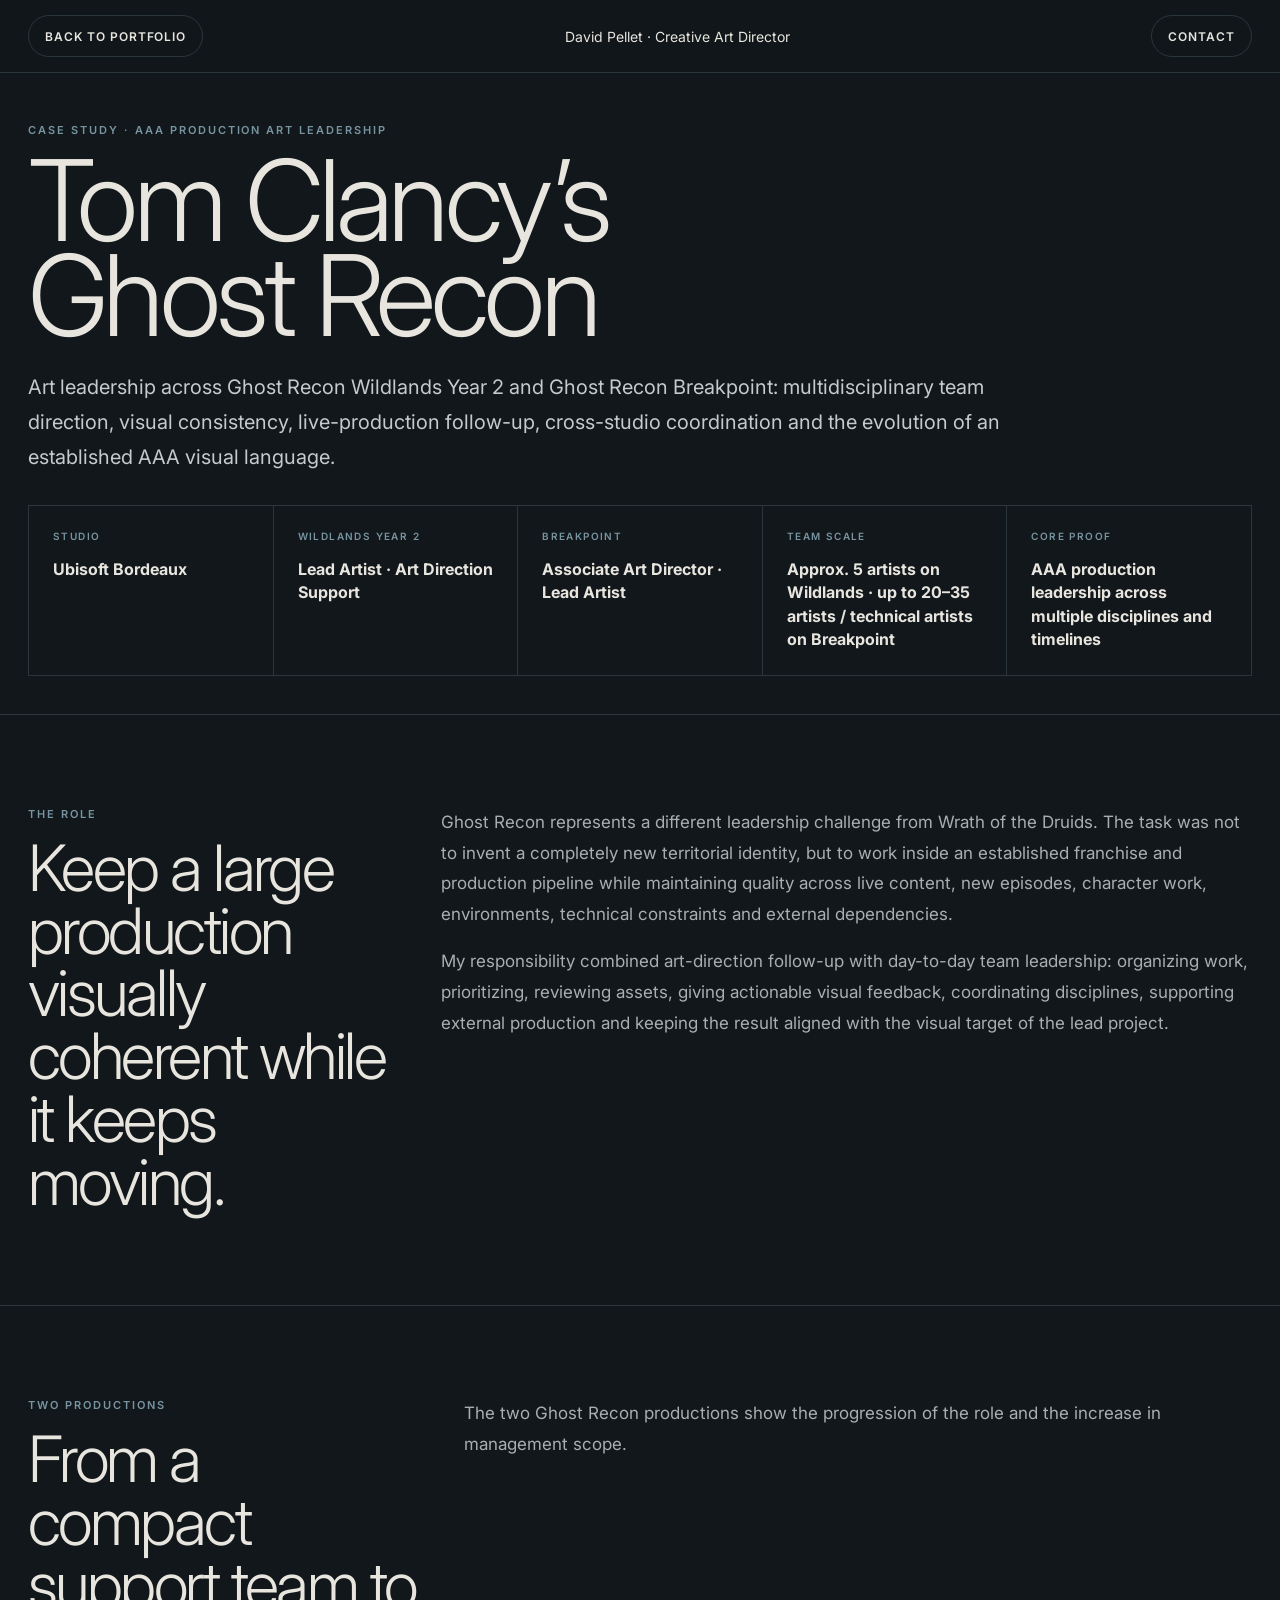
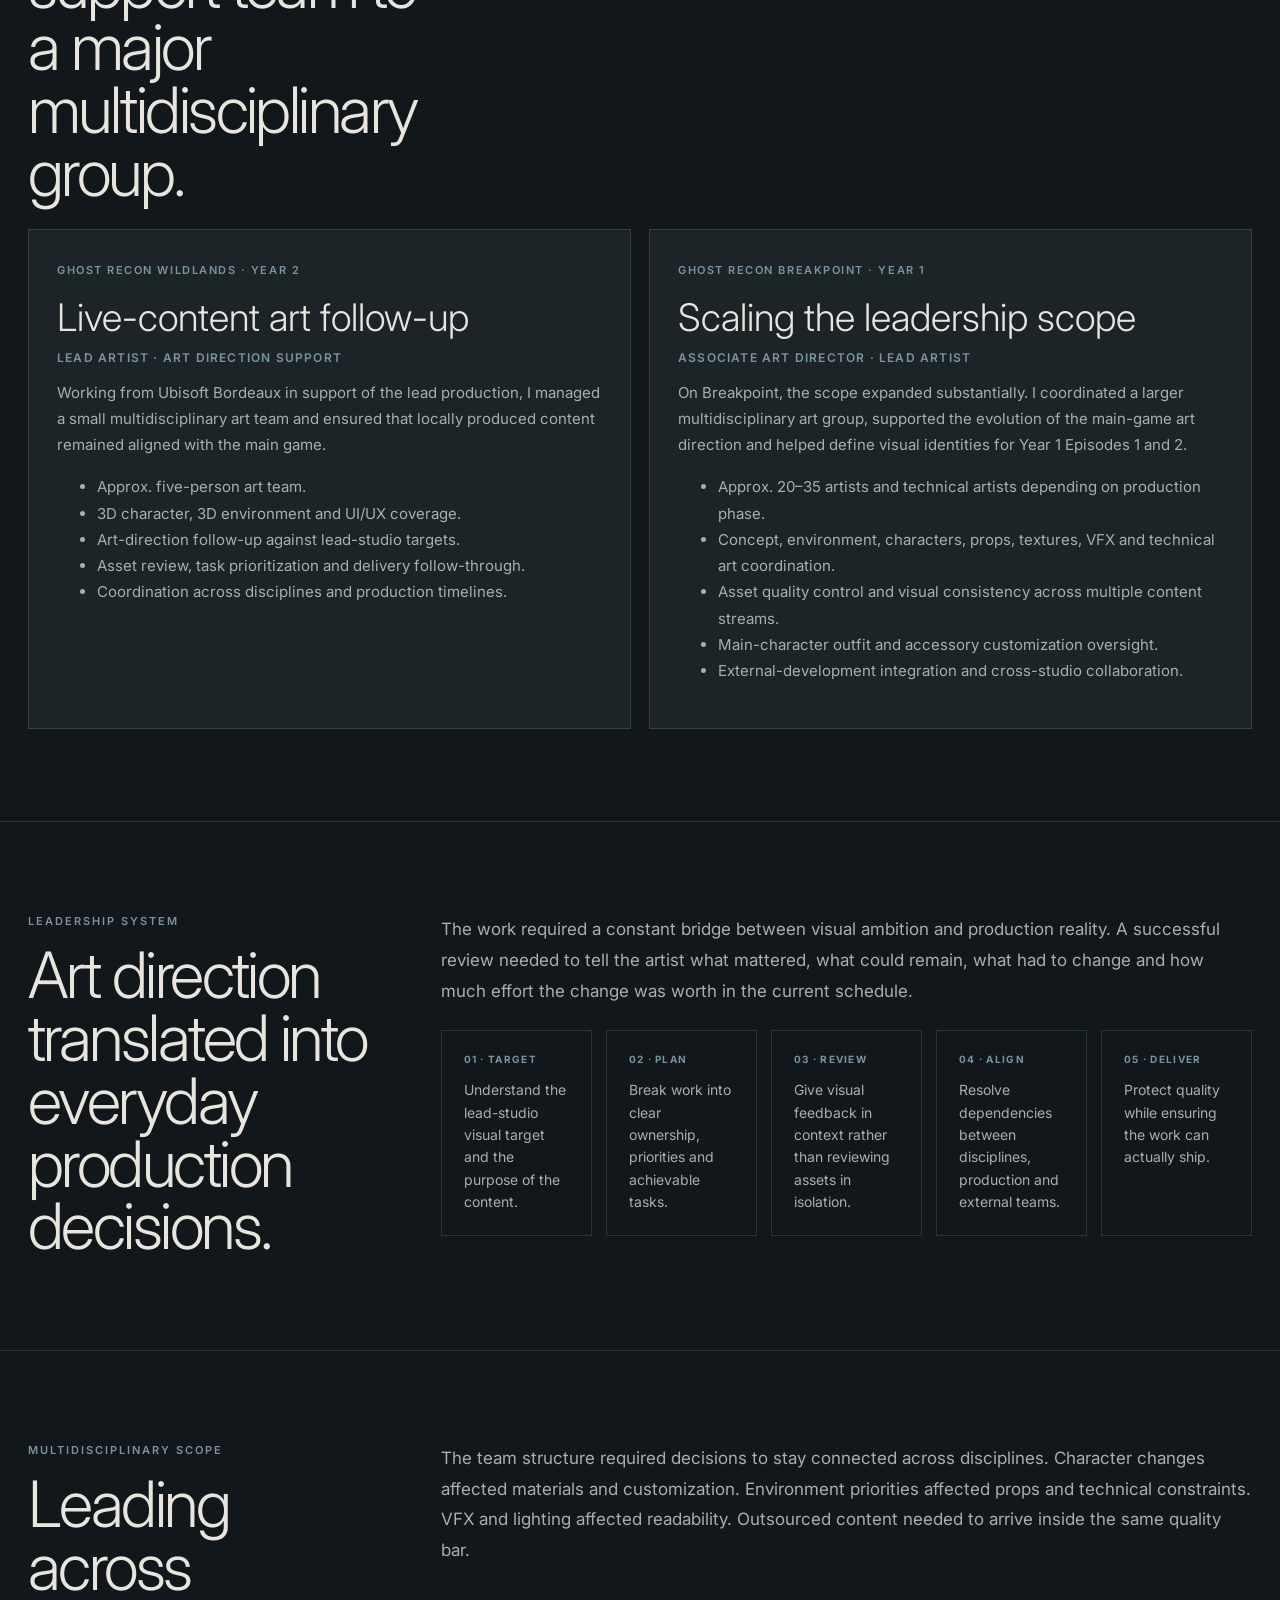
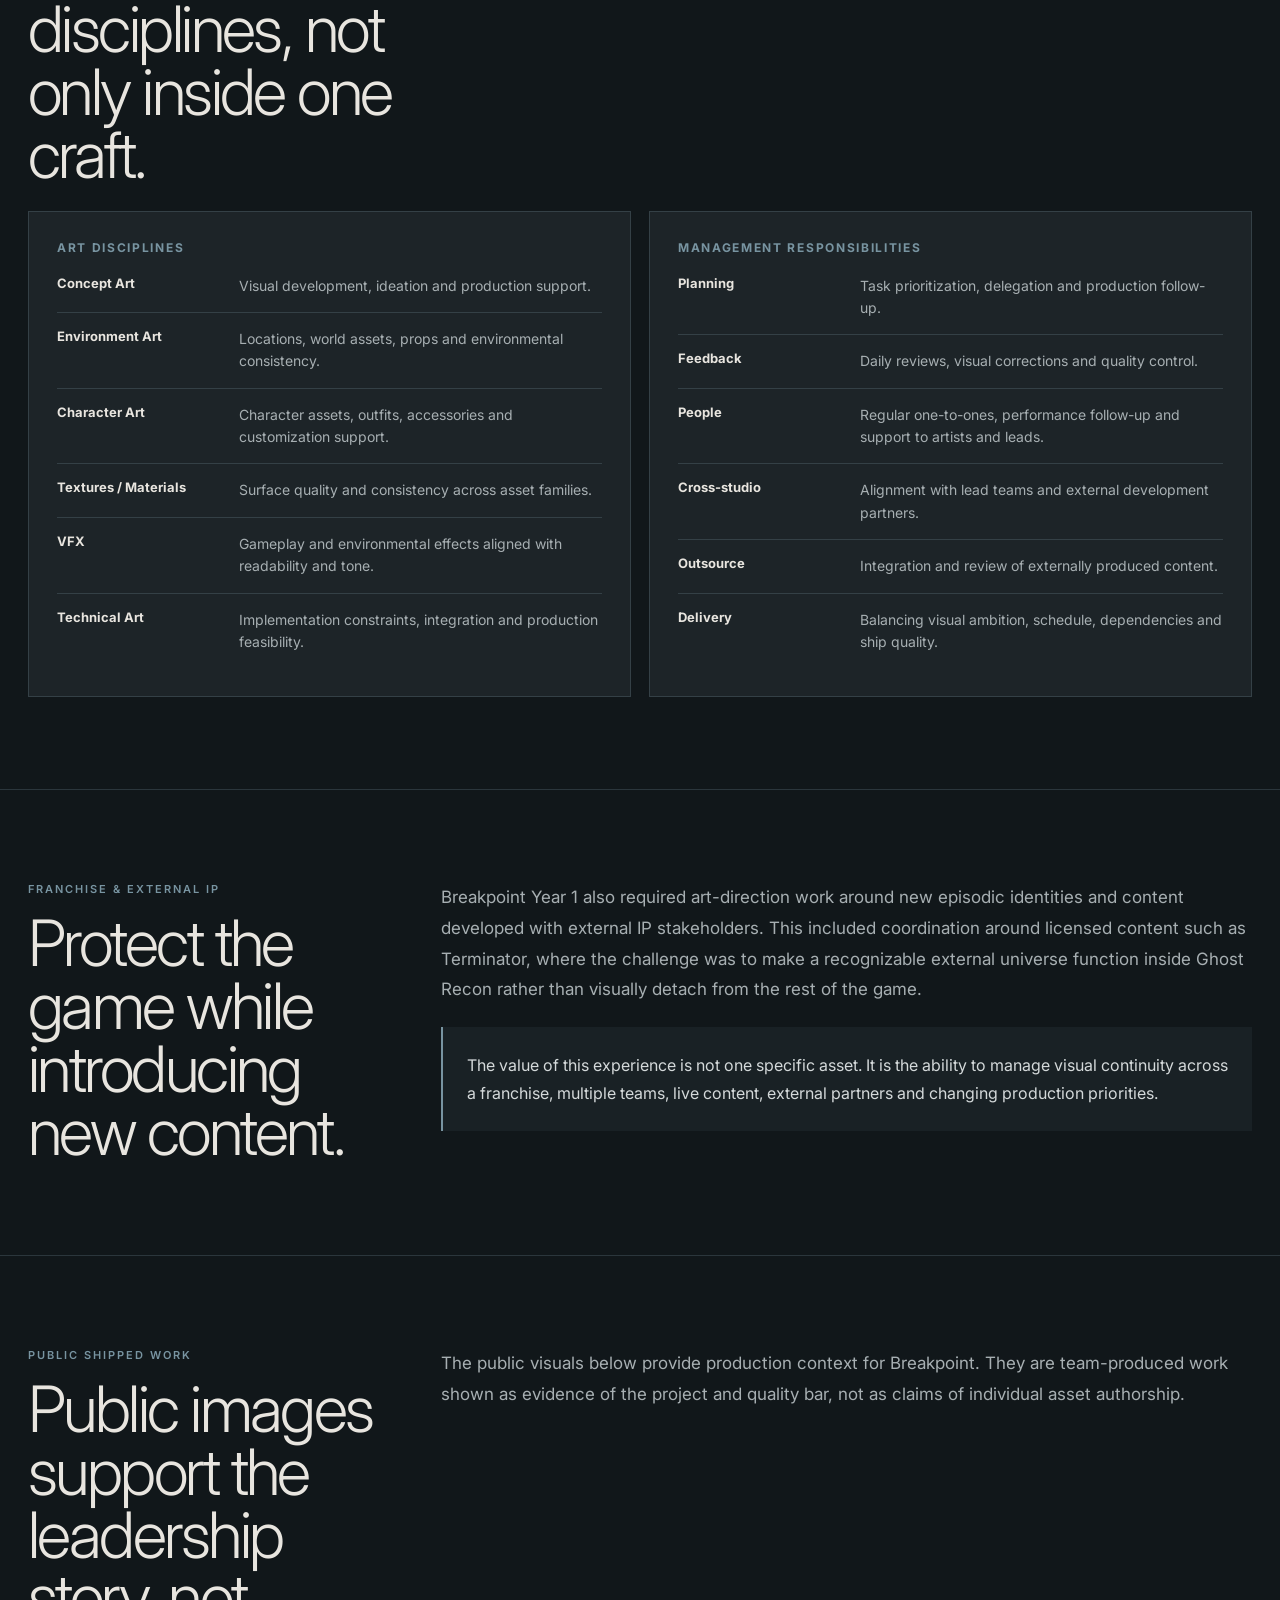
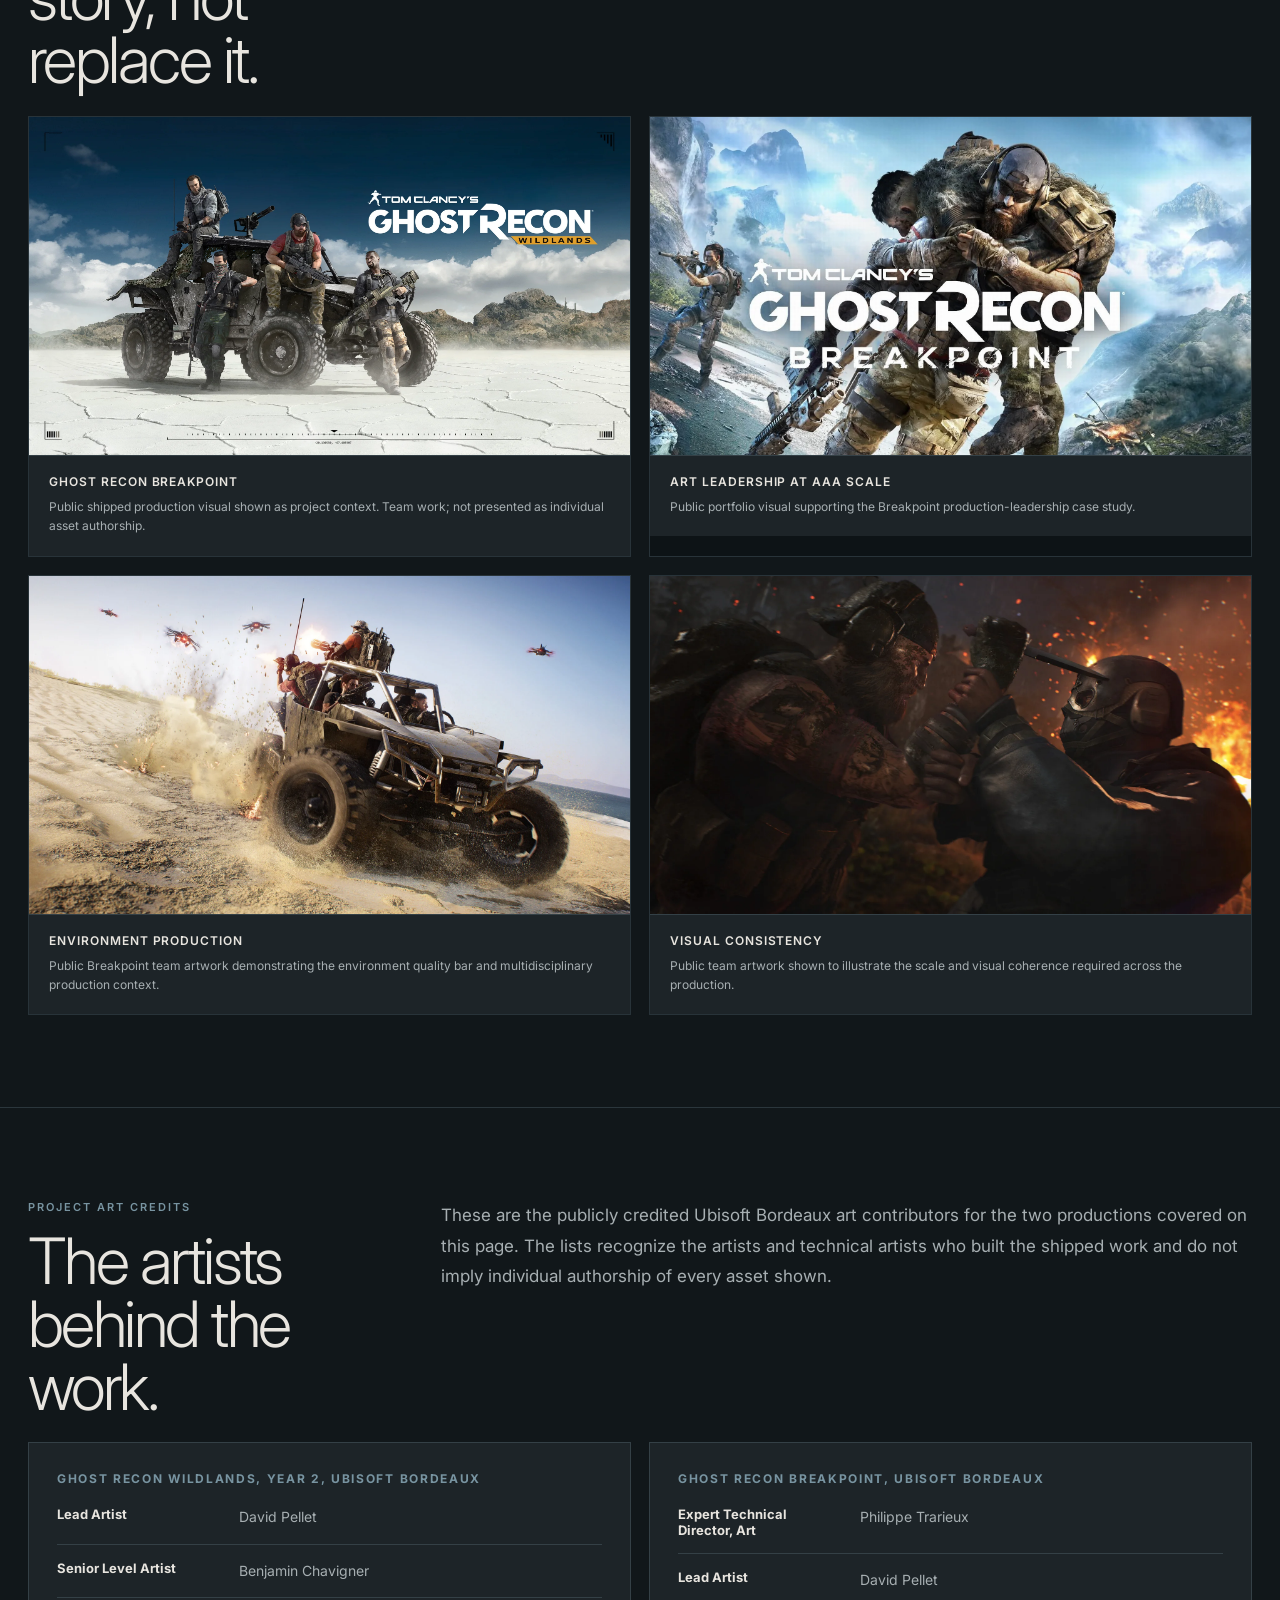
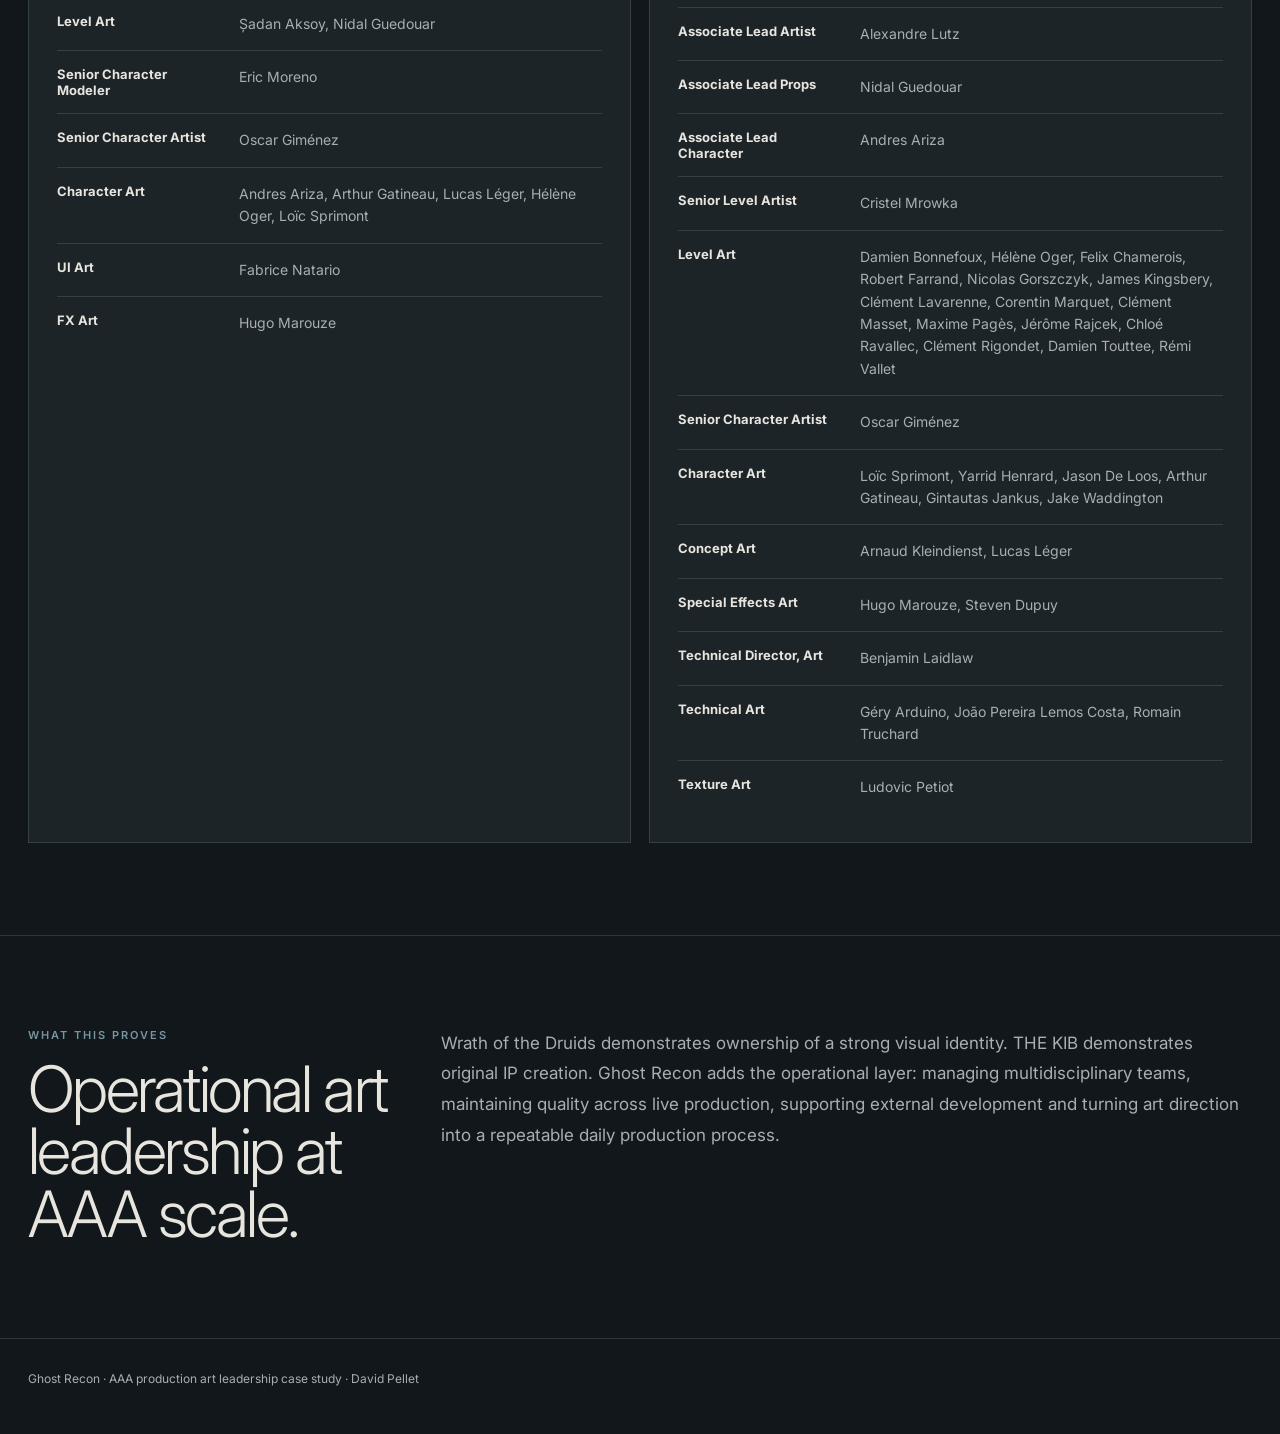
==== commit 85faba8f: "Add complete art team credits to case studies" ====
--- a/ghost-recon.html
+++ b/ghost-recon.html
@@ -28,5 +28,6 @@
 <section class="section"><div class="shell"><div class="section-grid"><div><p class="eyebrow">Multidisciplinary scope</p><h2>Leading across disciplines, not only inside one craft.</h2></div><div class="copy"><p>The team structure required decisions to stay connected across disciplines. Character changes affected materials and customization. Environment priorities affected props and technical constraints. VFX and lighting affected readability. Outsourced content needed to arrive inside the same quality bar.</p></div></div><div class="team-grid"><div class="team-block"><h3>Art disciplines</h3><div class="role-row"><b>Concept Art</b><span>Visual development, ideation and production support.</span></div><div class="role-row"><b>Environment Art</b><span>Locations, world assets, props and environmental consistency.</span></div><div class="role-row"><b>Character Art</b><span>Character assets, outfits, accessories and customization support.</span></div><div class="role-row"><b>Textures / Materials</b><span>Surface quality and consistency across asset families.</span></div><div class="role-row"><b>VFX</b><span>Gameplay and environmental effects aligned with readability and tone.</span></div><div class="role-row"><b>Technical Art</b><span>Implementation constraints, integration and production feasibility.</span></div></div><div class="team-block"><h3>Management responsibilities</h3><div class="role-row"><b>Planning</b><span>Task prioritization, delegation and production follow-up.</span></div><div class="role-row"><b>Feedback</b><span>Daily reviews, visual corrections and quality control.</span></div><div class="role-row"><b>People</b><span>Regular one-to-ones, performance follow-up and support to artists and leads.</span></div><div class="role-row"><b>Cross-studio</b><span>Alignment with lead teams and external development partners.</span></div><div class="role-row"><b>Outsource</b><span>Integration and review of externally produced content.</span></div><div class="role-row"><b>Delivery</b><span>Balancing visual ambition, schedule, dependencies and ship quality.</span></div></div></div></div></section>
 <section class="section"><div class="shell section-grid"><div><p class="eyebrow">Franchise & external IP</p><h2>Protect the game while introducing new content.</h2></div><div class="copy"><p>Breakpoint Year 1 also required art-direction work around new episodic identities and content developed with external IP stakeholders. This included coordination around licensed content such as Terminator, where the challenge was to make a recognizable external universe function inside Ghost Recon rather than visually detach from the rest of the game.</p><div class="callout">The value of this experience is not one specific asset. It is the ability to manage visual continuity across a franchise, multiple teams, live content, external partners and changing production priorities.</div></div></div></section>
 <section class="section"><div class="shell"><div class="section-grid"><div><p class="eyebrow">Public shipped work</p><h2>Public images support the leadership story, not replace it.</h2></div><div class="copy"><p>The public visuals below provide production context for Breakpoint. They are team-produced work shown as evidence of the project and quality bar, not as claims of individual asset authorship.</p></div></div><div class="visuals"><figure class="media"><img src="./assets/web/ghost-recon/petur-arnorsson-thevideogamegallery-27263-3840x2160.webp" alt="Ghost Recon Breakpoint public production visual" loading="lazy" decoding="async"><figcaption><strong>Ghost Recon Breakpoint</strong><span>Public shipped production visual shown as project context. Team work; not presented as individual asset authorship.</span></figcaption></figure><figure class="media"><img src="./assets/web/ghost-recon/david-pellet-davelhan-breakpoint-x.webp" alt="Ghost Recon Breakpoint public portfolio visual" loading="lazy" decoding="async"><figcaption><strong>Art leadership at AAA scale</strong><span>Public portfolio visual supporting the Breakpoint production-leadership case study.</span></figcaption></figure><figure class="media"><img src="./assets/web/ghost-recon/yves-barthez-yves-barthez-grb-01.webp" alt="Ghost Recon Breakpoint environment production visual" loading="lazy" decoding="async"><figcaption><strong>Environment production</strong><span>Public Breakpoint team artwork demonstrating the environment quality bar and multidisciplinary production context.</span></figcaption></figure><figure class="media"><img src="./assets/web/ghost-recon/yves-barthez-yves-barthez-grb-09.webp" alt="Ghost Recon Breakpoint environment production visual" loading="lazy" decoding="async"><figcaption><strong>Visual consistency</strong><span>Public team artwork shown to illustrate the scale and visual coherence required across the production.</span></figcaption></figure></div></div></section>
+<section class="section"><div class="shell"><div class="section-grid"><div><p class="eyebrow">Project art credits</p><h2>The artists behind the work.</h2></div><div class="copy"><p>These are the publicly credited Ubisoft Bordeaux art contributors for the two productions covered on this page. The lists recognize the artists and technical artists who built the shipped work and do not imply individual authorship of every asset shown.</p></div></div><div class="team-grid"><div class="team-block"><h3>Ghost Recon Wildlands, Year 2, Ubisoft Bordeaux</h3><div class="role-row"><b>Lead Artist</b><span>David Pellet</span></div><div class="role-row"><b>Senior Level Artist</b><span>Benjamin Chavigner</span></div><div class="role-row"><b>Level Art</b><span>Șadan Aksoy, Nidal Guedouar</span></div><div class="role-row"><b>Senior Character Modeler</b><span>Eric Moreno</span></div><div class="role-row"><b>Senior Character Artist</b><span>Oscar Giménez</span></div><div class="role-row"><b>Character Art</b><span>Andres Ariza, Arthur Gatineau, Lucas Léger, Hélène Oger, Loïc Sprimont</span></div><div class="role-row"><b>UI Art</b><span>Fabrice Natario</span></div><div class="role-row"><b>FX Art</b><span>Hugo Marouze</span></div></div><div class="team-block"><h3>Ghost Recon Breakpoint, Ubisoft Bordeaux</h3><div class="role-row"><b>Expert Technical Director, Art</b><span>Philippe Trarieux</span></div><div class="role-row"><b>Lead Artist</b><span>David Pellet</span></div><div class="role-row"><b>Associate Lead Artist</b><span>Alexandre Lutz</span></div><div class="role-row"><b>Associate Lead Props</b><span>Nidal Guedouar</span></div><div class="role-row"><b>Associate Lead Character</b><span>Andres Ariza</span></div><div class="role-row"><b>Senior Level Artist</b><span>Cristel Mrowka</span></div><div class="role-row"><b>Level Art</b><span>Damien Bonnefoux, Hélène Oger, Felix Chamerois, Robert Farrand, Nicolas Gorszczyk, James Kingsbery, Clément Lavarenne, Corentin Marquet, Clément Masset, Maxime Pagès, Jérôme Rajcek, Chloé Ravallec, Clément Rigondet, Damien Touttee, Rémi Vallet</span></div><div class="role-row"><b>Senior Character Artist</b><span>Oscar Giménez</span></div><div class="role-row"><b>Character Art</b><span>Loïc Sprimont, Yarrid Henrard, Jason De Loos, Arthur Gatineau, Gintautas Jankus, Jake Waddington</span></div><div class="role-row"><b>Concept Art</b><span>Arnaud Kleindienst, Lucas Léger</span></div><div class="role-row"><b>Special Effects Art</b><span>Hugo Marouze, Steven Dupuy</span></div><div class="role-row"><b>Technical Director, Art</b><span>Benjamin Laidlaw</span></div><div class="role-row"><b>Technical Art</b><span>Géry Arduino, João Pereira Lemos Costa, Romain Truchard</span></div><div class="role-row"><b>Texture Art</b><span>Ludovic Petiot</span></div></div></div></div></section>
 <section class="section"><div class="shell section-grid"><div><p class="eyebrow">What this proves</p><h2>Operational art leadership at AAA scale.</h2></div><div class="copy"><p>Wrath of the Druids demonstrates ownership of a strong visual identity. THE KIB demonstrates original IP creation. Ghost Recon adds the operational layer: managing multidisciplinary teams, maintaining quality across live production, supporting external development and turning art direction into a repeatable daily production process.</p></div></div></section>
 </main><footer><div class="shell">Ghost Recon · AAA production art leadership case study · David Pellet</div></footer></body></html>
